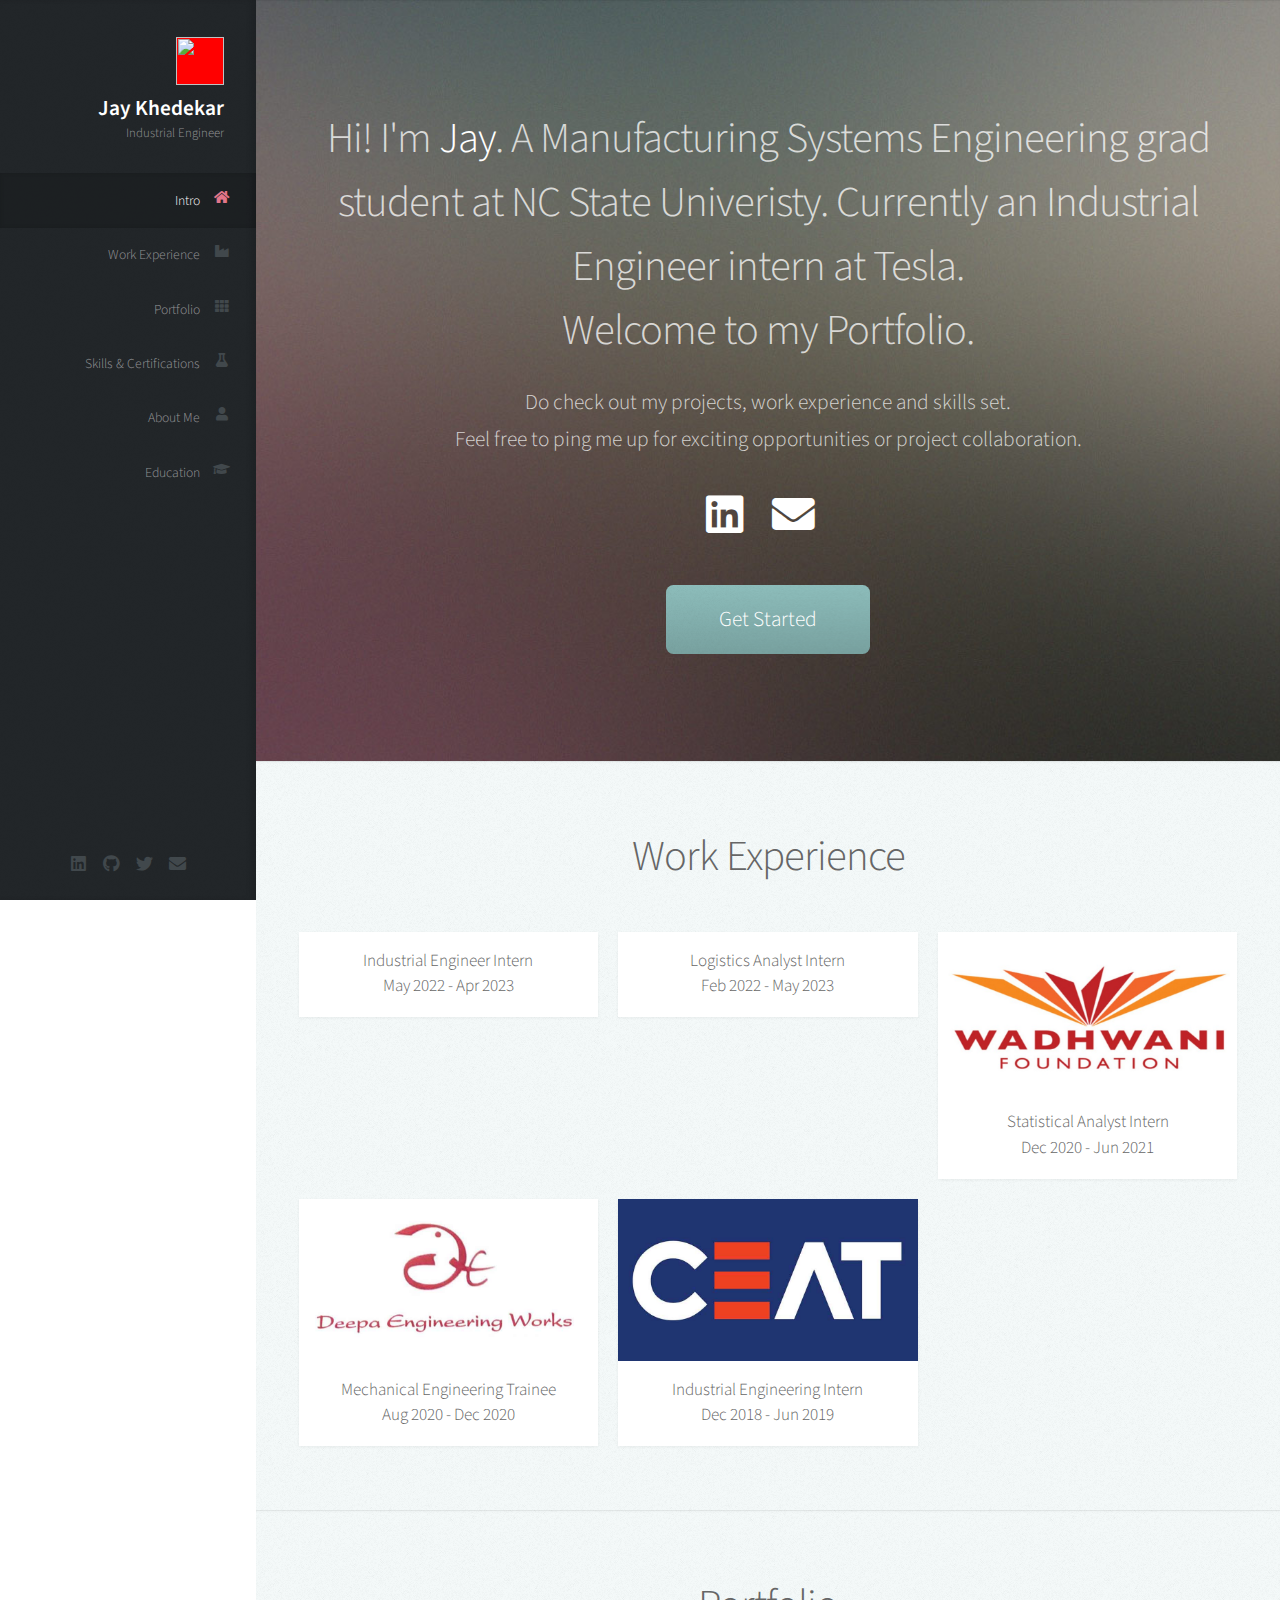
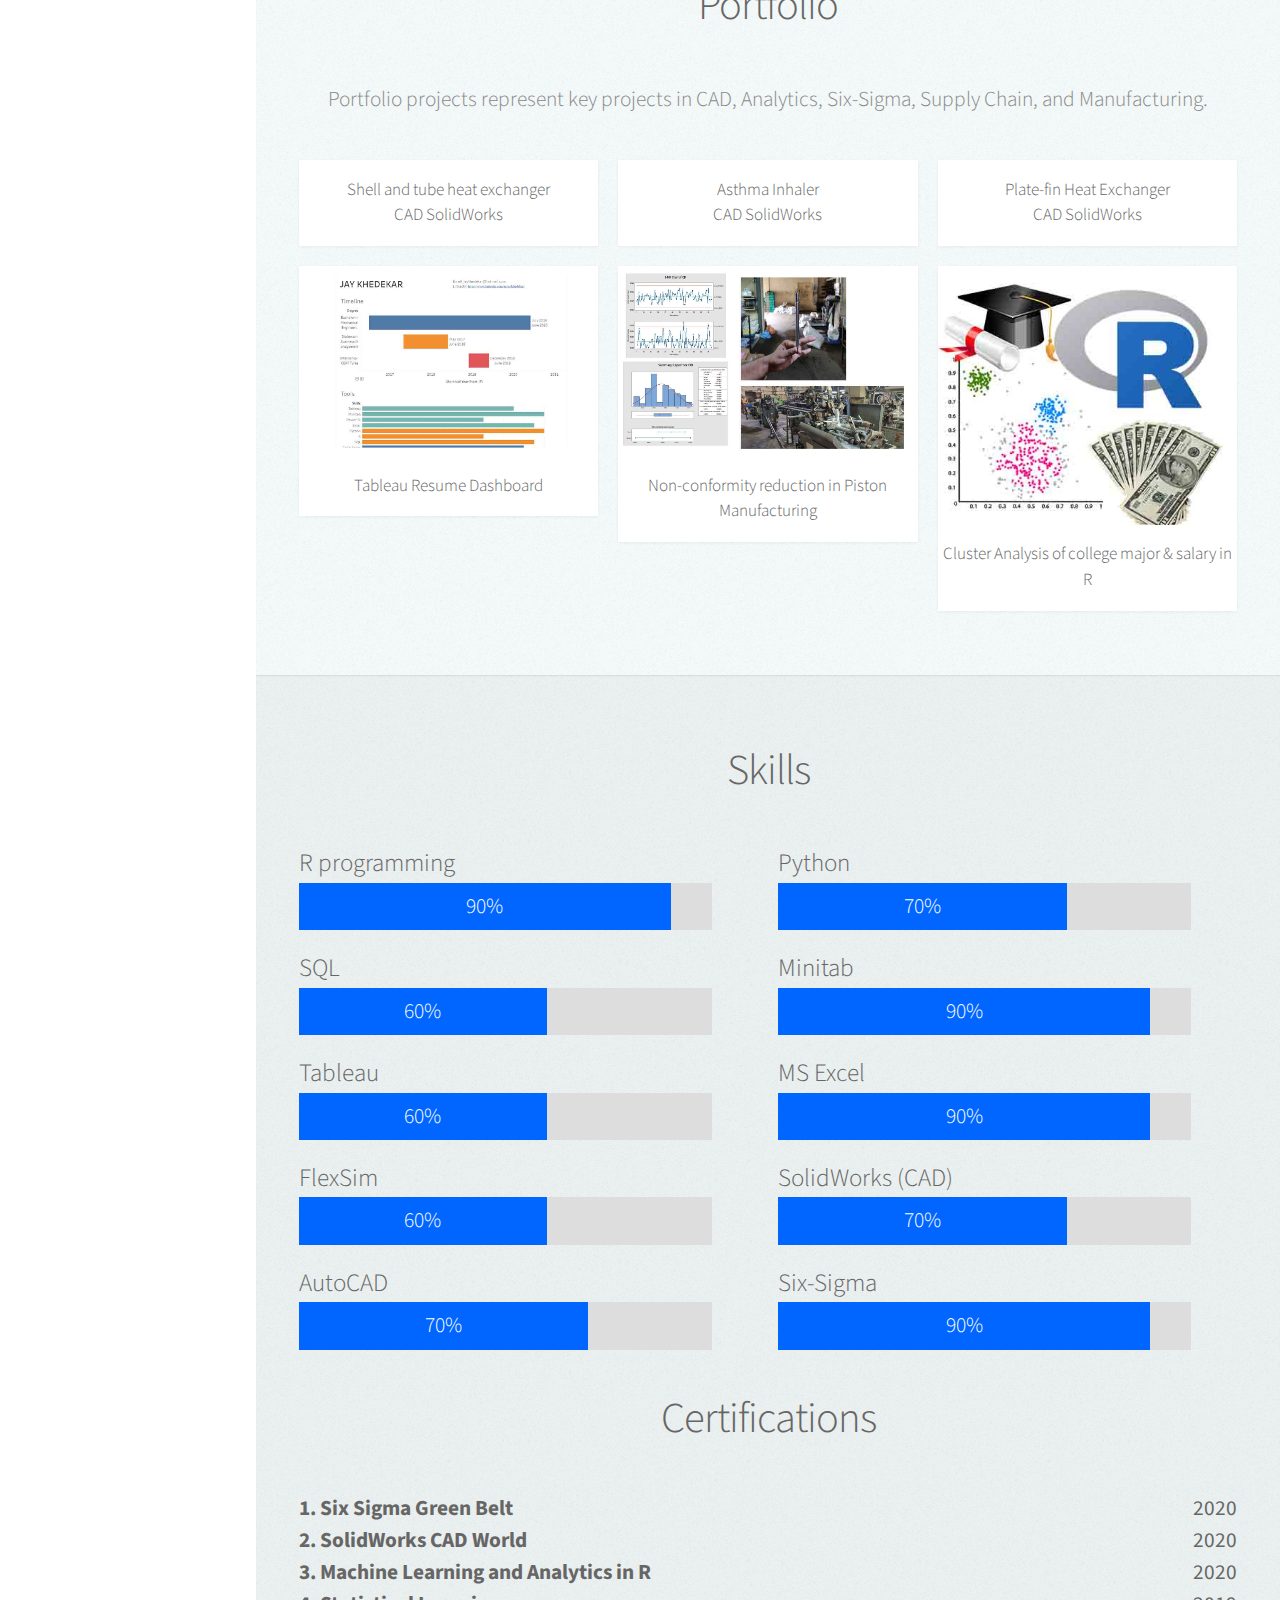
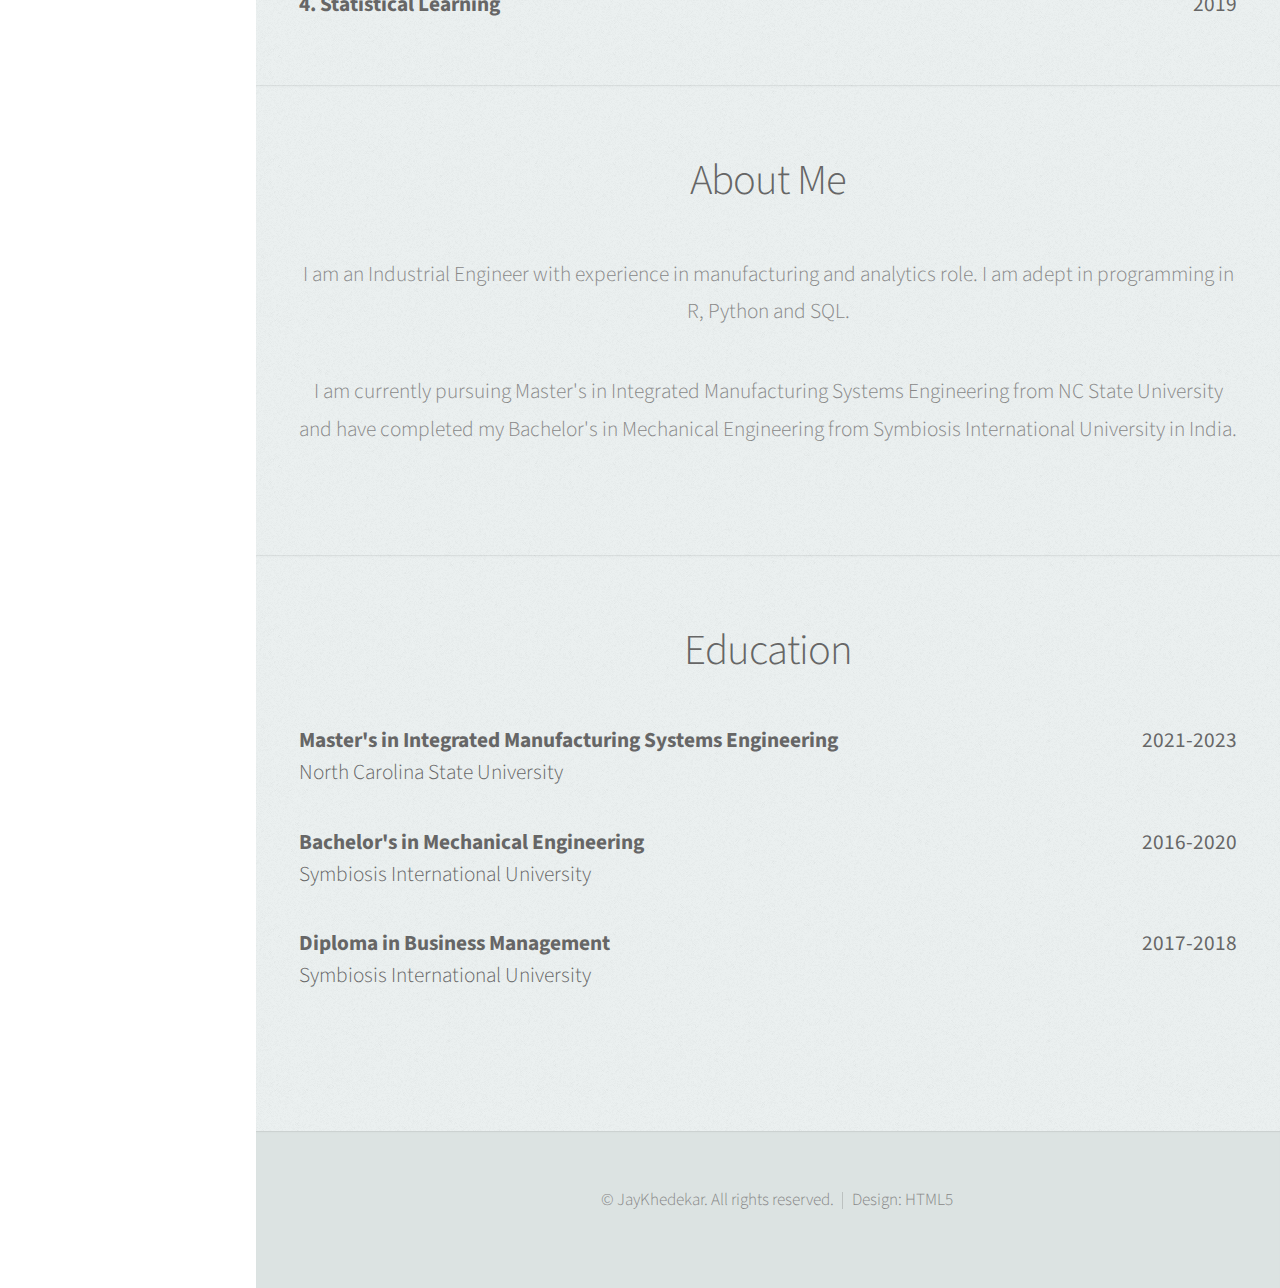
==== index.html @ 5cf327ed "Side Bar updated" ====
<!DOCTYPE HTML>
<!--
	Prologue by HTML5 UP
	html5up.net | @ajlkn
	Free for personal and commercial use under the CCA 3.0 license (html5up.net/license)
-->
<html>
	<head>
		<title>Jay's Resume</title>
		<link rel="shortcut icon" type="image/png" href="images/fav.png"/>
		<meta charset="utf-8" />
		<meta name="viewport" content="width=device-width, initial-scale=1, user-scalable=no" />
		<link rel="stylesheet" href="assets/css/main.css" />
	</head>
	<body class="is-preload">

		<!-- Header -->
			<div id="header">

				<div class="top">

					<!-- Logo -->
						<div id="logo">
							<span class="image avatar48"><img src="images/dp.jpg" alt="" /></span>
							<h1 id="title">Jay Khedekar</h1>
							<p>Industrial Engineer</p>
						</div>

					<!-- Nav -->
						<nav id="nav">
							<ul>
								<li><a href="#top" id="top-link"><span class="icon solid fa-home">Intro</span></a></li>
								<li><a href="#workex" id="workex-link"><span class="icon solid fa-industry">Work Experience</span></a></li>
								<li><a href="#portfolio" id="portfolio-link"><span class="icon solid fa-th">Portfolio</span></a></li>
								<li><a href="#skills" id="skills-link"><span class="icon solid fa-flask">Skills & Certifications</span></a></li>
								<li><a href="#about" id="about-link"><span class="icon solid fa-user">About Me</span></a></li>
								<li><a href="#education" id="education-link"><span class="icon solid fa-graduation-cap ">Education</span></a></li>
							</ul>
						</nav>

				</div>

				<div class="bottom">

					<!-- Social Icons -->
						<ul class="icons">
							<li><a href="https://www.linkedin.com/in/jaykhedekar/" target="_blank" class="icon brands fa-linkedin"><span class="label">LinkedIn</span></a></li>
							<li><a href="https://github.com/jaykhedekar7" target="_blank" class="icon brands fa-github"><span class="label">Github</span></a></li>
							<li><a href="https://twitter.com/JayKhedekar7" target="_blank" class="icon brands fa-twitter"><span class="label">Twitter</span></a></li>
							<li><a href="mailto:jaykhedekar@hotmail.com" class="icon solid fa-envelope"><span class="label">Email</span></a></li>
						</ul>

				</div>

			</div>

		<!-- Main -->
			<div id="main">

				<!-- Intro -->
					<section id="top" class="one dark cover">
						<div class="container">

							<header>
								<h2 class="alt">Hi! I'm <strong>Jay</strong>. A Manufacturing Systems Engineering grad student at NC State Univeristy. Currently an Industrial Engineer intern at Tesla.<br/>
								Welcome to my Portfolio. </h2>
								<p>Do check out my projects, work experience and skills set.<br /> 
								Feel free to ping me up for exciting opportunities or project collaboration.</p> <br>
								<a href="https://www.linkedin.com/in/jaykhedekar/" style="margin-right: 25px;}" target="_blank" class="icon brands fa-linkedin fa-2x"><span class="label">LinkedIn</span></a>
								<a href="mailto:jaykhedekar@hotmail.com" style="margin-right: 15px;" class="icon solid fa-envelope fa-2x"><span class="label">Email</span></a>
							</header>

							<footer>
								<a href="#portfolio" class="button scrolly">Get Started</a>
							</footer>

						</div>
					</section>

					<section id="workex" class="two">
						<div class="container">

							<header>
								<h2>Work Experience</h2>
							</header>

							<div class="row">
								<div class="col-4 col-12-mobile">
									<article class="item">
										<a href="#" target="_blank" class="image fit"><img src="images/teslabg.png" alt="" /></a>
										<header>
											<h3>Industrial Engineer Intern <br> May 2022 - Apr 2023</h3>
										</header>
									</article>
								</div>

								<div class="col-4 col-12-mobile">
									<article class="item">
										<a href="#" target="_blank" class="image fit"><img src="images/ncdot.jpeg" alt="" /></a>
										<header>
											<h3>Logistics Analyst Intern<br> Feb 2022 - May 2023</h3>
										</header>
									</article>
									
								</div>

								<div class="col-4 col-12-mobile">
									<article class="item">
										<a href="#" target="_blank" class="image fit"><img src="images/wadhwani.jpg" alt=""  /></a>
										<header>
											<h3>Statistical Analyst Intern <br> Dec 2020 - Jun 2021</h3>
										</header>
									</article>
									
								</div>
								<div class="col-4 col-12-mobile">
									<article class="item">
										<a href="#" target="_blank" class="image fit"><img src="images/deepa.jpg" alt="" /></a>
										<header>
											<h3>Mechanical Engineering Trainee <br> Aug 2020 - Dec 2020</h3>
										</header>
									</article>
									
								</div>
								<div class="col-4 col-12-mobile">
									<article class="item">
										<a href="#" target="_blank" class="image fit"><img src="images/ceat.jpg" alt="" /></a>
										<header>
											<h3>Industrial Engineering Intern <br> Dec 2018 - Jun 2019</h3>
										</header>
									</article>
								</div>
								
							</div>

						</div>
					</section>

				<!-- Portfolio -->
					<section id="portfolio" class="two">
						<div class="container">

							<header>
								<h2>Portfolio</h2>
							</header>

							<p>Portfolio projects represent key projects in CAD, Analytics, Six-Sigma, Supply Chain, and Manufacturing.</p>

							<div class="row">
								<div class="col-4 col-12-mobile">
									<article class="item">
										<a href="https://grabcad.com/library/shell-and-tube-heat-exchanger-27" target="_blank" class="image fit"><img src="https://d2t1xqejof9utc.cloudfront.net/screenshots/pics/2d0dba85b5c6e44465d049f463356d7b/large.jpg" alt="" /></a>
										<header>
											<h3>Shell and tube heat exchanger <br> CAD SolidWorks</h3>
										</header>
									</article>
									<article class="item">
										<a href="https://public.tableau.com/profile/jay.khedekar#!/vizhome/JayKhedekarResume/Dashboard1" target="_blank" class="image fit"><img src="images/tab.JPG" alt="" /></a>
										<header>
											<h3>Tableau Resume Dashboard</h3>
										</header>
									</article>
								</div>
								<div class="col-4 col-12-mobile">
									<article class="item">
										<a href="https://grabcad.com/library/asthma-inhaler-1" target="_blank" class="image fit"><img src="https://d2t1xqejof9utc.cloudfront.net/screenshots/pics/73bbbab6bf5861275deef969f0de7851/original.jpg" alt="" /></a>
										<header>
											<h3>Asthma Inhaler <br> CAD SolidWorks</h3>
										</header>
									</article>
									<article class="item">
										<a href="/six_sigma.html" target="_blank" class="image fit"><img src="images/six_sigma.jpg" alt="" /></a>
										<header>
											<h3>Non-conformity reduction in Piston Manufacturing </h3>
										</header>
									</article>
								</div>
								<div class="col-4 col-12-mobile">
									<article class="item">
										<a href="https://grabcad.com/library/plate-fin-heat-exchanger-1" target="_blank" class="image fit"><img src="https://d2t1xqejof9utc.cloudfront.net/screenshots/pics/209a1d4ff561be2e010ff772349d5df9/original.jpg" alt="" /></a>
										<header>
											<h3>Plate-fin Heat Exchanger <br> CAD SolidWorks</h3>
										</header>
									</article>
									<article class="item">
										<a href="/college_major.html" target="_blank" class="image fit"><img src="images/college_major.jpg" alt="" /></a>
										<header>
											<h3>Cluster Analysis of college major & salary in R</h3>
										</header>
									</article>
								</div>
							</div>

						</div>
					</section>



					<!-- <section id="workex" class="two">
						<div class="container">

							<header>
								<h2>Work Experience</h2>
							</header>

							<div class="row">
								<div class="col-4 col-12-mobile">
									<article class="item">
										<a href="#" target="_blank" class="image fit"><img src="images/wadhwani.jpg" alt="" /></a>
										<header>
											<h3>Statistical Analyst Intern <br> Dec 2020 - Jun 2021</h3>
										</header>
										<p style="font-size:70%;  line-height: 100%; text-align: justify; margin-left: 1em; margin-right: 1em"><br>Developed statistical analysis model for ranking and selecting key questions for incubator accelerator research study and created data pipeline in R.<br><br>

										Developed dashboard with flex-dashboard to visualize real-time insights and develop  reports for the management.<br><br>

										Generated 28 key insights about top condition that impacts incubator/ accelerator performance, from complex data sheet with 194 variables, to be published in research report for the central government of India.<br><br>

										Developed an automated report generation script in R that cleans and analyzes survey data and generates a PDF report.<br><br>

										Initiated communication and on-boarded 6 incubators and 8 accelerators from North America and Europe as partners.<br><br>

										</p>
									</article>
									
								</div>
								<div class="col-4 col-12-mobile">
									<article class="item">
										<a href="#" target="_blank" class="image fit"><img src="images/deepa.jpg" alt="" /></a>
										<header>
											<h3>Mechanical Engineering Trainee <br> Aug 2020 - Dec 2020</h3>
										</header>
										<p style="font-size:70%;  line-height: 100%; text-align: justify; margin-left: 1em; margin-right: 1em"><br>Created complete assembly for a 250mm pneumatic cylinder in SolidWorks.<br><br>

										Mitigated width measurement error with measurement system analysis on a faulty measurement instrument.<br><br>

										Process and quality improvement with FMEA on grooving and cutting processes reducing 10% of defects per week.<br><br>

										Created a innovative quality control (QC) checklist as part of the continuous improvement initiative.<br><br>
										</p>
									</article>
									
								</div>
								<div class="col-4 col-12-mobile">
									<article class="item">
										<a href="#" target="_blank" class="image fit"><img src="images/ceat.jpg" alt="" /></a>
										<header>
											<h3>Industrial Engineering Intern <br> Dec 2018 - Jun 2019</h3>
										</header>
										<p style="font-size:70%;  line-height: 100%; text-align: justify; margin-left: 1em; margin-right: 1em"><br>Reduced dispatch errors by 80\%, in export distribution centre, by performing root cause analysis on tyre-tube procurement process which saved the organization USD 30k annually.<br><br>

										Improved defect diagnostic capability, by systematizing Measurement System Analysis SOP and streamlining statistical process control (SPC) charts for quality control and assurance (QC/ QA), at Mumbai and Nasik manufacturing plants.<br><br>

										Reduced truck's turn around time using value stream map (VSM) of the pick-up process that saved 1.5 hours/day.<br><br>
										
										Assisted in the implementation of 5S methodology and quality audit procedure at the warehouse.<br><br>
										</p>
									</article>
								</div>
								
							</div>

						</div>
					</section> -->




					<section id="skills" class="three">
						<div class="container">

							<header>
								<h2>Skills</h2>
							</header>

							<!-- <a href="#" class="image featured"><img src="images/pic08.jpg" alt="" /></a> -->

							
							<style type="text/css">
								.skills {
								  text-align: center; /* Right-align text */
								  padding-top: 5px; /* Add top padding */
								  padding-bottom: 5px; /* Add bottom padding */
								  color: white; /* White text color */
								}	

								.container1 {
									width: 90%; /* Full width */
									background-color: #ddd; /* Grey background */
								}
								.r {width: 90%; background-color: #0066ff;}
								.py{width: 70%; background-color: #0066ff;}
								.mini{width: 90%; background-color: #0066ff;}
								.tab{width: 60%; background-color: #0066ff;}
							</style>
				
							<div class="row">


								<div class="col-6 col-12-mobile">
									<h4 style="text-align: Left; font-size: 25px;">R programming</h4>
										<div class="container1">
							  				<div class="skills r">90%</div>
										</div>
								</div>
								<div class="col-6 col-12-mobile">
									<h4 style="text-align: Left; font-size: 25px;">Python</h4>
										<div class="container1">
							  				<div class="skills py">70%</div>
										</div>
								</div>
								<div class="col-6 col-12-mobile">
									<h4 style="text-align: Left; font-size: 25px;">SQL</h4>
										<div class="container1">
							  				<div class="skills tab">60%</div>
										</div>
								</div>
								<div class="col-6 col-12-mobile">
									<h4 style="text-align: Left; font-size: 25px;">Minitab</h4>
										<div class="container1">
							  				<div class="skills mini">90%</div>
										</div>
								</div>
								<div class="col-6 col-12-mobile">
									<h4 style="text-align: Left; font-size: 25px;">Tableau</h4>
										<div class="container1">
							  				<div class="skills tab">60%</div>
										</div>
								</div>
								<div class="col-6 col-12-mobile">
									<h4 style="text-align: Left; font-size: 25px;">MS Excel</h4>
										<div class="container1">
							  				<div class="skills mini">90%</div>
										</div>
								</div>
								<div class="col-6 col-12-mobile">
									<h4 style="text-align: Left; font-size: 25px;">FlexSim</h4>
										<div class="container1">
							  				<div class="skills tab">60%</div>
										</div>
								</div>
								<div class="col-6 col-12-mobile">
									<h4 style="text-align: Left; font-size: 25px;">SolidWorks (CAD)</h4>
										<div class="container1">
							  				<div class="skills py">70%</div>
										</div>
								</div>
								<div class="col-6 col-12-mobile">
									<h4 style="text-align: Left; font-size: 25px;">AutoCAD</h4>
										<div class="container1">
							  				<div class="skills py">70%</div>
										</div>
								</div>
								<div class="col-6 col-12-mobile">
									<h4 style="text-align: Left; font-size: 25px;">Six-Sigma</h4>
										<div class="container1">
							  				<div class="skills mini">90%</div>
										</div>
								</div>		
							</div>
							<br>
							<header>
								<h2>Certifications</h2>
							</header>
							<h4 style="text-align: left; font-weight: bold">1. Six Sigma Green Belt<span style="float:right; font-weight: normal;">2020</span></h4>
							<h4 style="text-align: left; font-weight: bold">2. SolidWorks CAD World<span style="float:right; font-weight: normal;">2020</span></h4>
							<h4 style="text-align: left; font-weight: bold">3. Machine Learning and Analytics in R<span style="float:right; font-weight: normal;">2020</span></h4>
							<h4 style="text-align: left; font-weight: bold">4. Statistical Learning<span style="float:right; font-weight: normal;">2019</span></h4>

						</div>
					</section>



				<!-- About Me -->
					<section id="about" class="three">
						<div class="container">

							<header>
								<h2>About Me</h2>
							</header>

							<!-- <a href="#" class="image featured"><img src="images/pic08.jpg" alt="" /></a> -->

							<p>I am an Industrial Engineer with experience in manufacturing and analytics role. I am adept in programming in R, Python and SQL.
							</p>
							<p>I am currently pursuing Master's in Integrated Manufacturing Systems Engineering from NC State University and have completed my Bachelor's in Mechanical Engineering from Symbiosis International University in India.</p>

						</div>
					</section>


					<section id="education" class="three">
						<div class="container">

							<header>
								<h2>Education</h2>
							</header>

							<!-- <a href="#" class="image featured"><img src="images/pic08.jpg" alt="" /></a> -->

							<h4 style="text-align: left; font-weight: bold">Master's in Integrated Manufacturing Systems Engineering <span style="float:right; font-weight: normal;">2021-2023</span></h4>
							<h4 style="text-align: left;">North Carolina State University</h4> <br>

							<h4 style="text-align: left; font-weight: bold">Bachelor's in Mechanical Engineering <span style="float:right; font-weight: normal;">2016-2020</span></h4>
							<h4 style="text-align: left;">Symbiosis International University</h4> <br>

							<h4 style="text-align: left; font-weight: bold">Diploma in Business Management <span style="float:right; font-weight: normal;">2017-2018</span></h4>
							<h4 style="text-align: left;">Symbiosis International University</h4> <br><br>

						</div>
					</section>

				<!-- Contact 
					<section id="contact" class="four">
						<div class="container">
							<header>
								<h2>Contact</h2>
							</header>
							<p>Elementum sem parturient nulla quam placerat viverra
							mauris non cum elit tempus ullamcorper dolor. Libero rutrum ut lacinia
							donec curae mus. Eleifend id porttitor ac ultricies lobortis sem nunc
							orci ridiculus faucibus a consectetur. Porttitor curae mauris urna mi dolor.</p>
							<form method="post" action="#">
								<div class="row">
									<div class="col-6 col-12-mobile"><input type="text" name="name" placeholder="Name" /></div>
									<div class="col-6 col-12-mobile"><input type="text" name="email" placeholder="Email" /></div>
									<div class="col-12">
										<textarea name="message" placeholder="Message"></textarea>
									</div>
									<div class="col-12">
										<input type="submit" value="Send Message" />
									</div>
								</div>
							</form>
						</div>
					</section> -->

			</div>

		<!-- Footer -->
			<div id="footer">

				<!-- Copyright -->
					<ul class="copyright">
						<li>&copy; JayKhedekar. All rights reserved.</li><li>Design: HTML5</li>
					</ul>

			</div>

		<!-- Scripts -->
			<script src="assets/js/jquery.min.js"></script>
			<script src="assets/js/jquery.scrolly.min.js"></script>
			<script src="assets/js/jquery.scrollex.min.js"></script>
			<script src="assets/js/browser.min.js"></script>
			<script src="assets/js/breakpoints.min.js"></script>
			<script src="assets/js/util.js"></script>
			<script src="assets/js/main.js"></script>

	</body>
</html>
---- assets/css/main.css ----
@import url("fontawesome-all.min.css");
@import url("https://fonts.googleapis.com/css?family=Source+Sans+Pro:300,300italic,400,600");

/*
	Prologue by HTML5 UP
	html5up.net | @ajlkn
	Free for personal and commercial use under the CCA 3.0 license (html5up.net/license)
*/

html, body, div, span, applet, object,
iframe, h1, h2, h3, h4, h5, h6, p, blockquote,
pre, a, abbr, acronym, address, big, cite,
code, del, dfn, em, img, ins, kbd, q, s, samp,
small, strike, strong, sub, sup, tt, var, b,
u, i, center, dl, dt, dd, ol, ul, li, fieldset,
form, label, legend, table, caption, tbody,
tfoot, thead, tr, th, td, article, aside,
canvas, details, embed, figure, figcaption,
footer, header, hgroup, menu, nav, output, ruby,
section, summary, time, mark, audio, video {
	margin: 0;
	padding: 0;
	border: 0;
	font-size: 100%;
	font: inherit;
	vertical-align: baseline;}

article, aside, details, figcaption, figure,
footer, header, hgroup, menu, nav, section {
	display: block;}

body {
	line-height: 1;
}

ol, ul {
	list-style: none;
}

blockquote, q {
	quotes: none;
}

	blockquote:before, blockquote:after, q:before, q:after {
		content: '';
		content: none;
	}

table {
	border-collapse: collapse;
	border-spacing: 0;
}

body {
	-webkit-text-size-adjust: none;
}

mark {
	background-color: transparent;
	color: inherit;
}

input::-moz-focus-inner {
	border: 0;
	padding: 0;
}

input, select, textarea {
	-moz-appearance: none;
	-webkit-appearance: none;
	-ms-appearance: none;
	appearance: none;
}

/* Basic */

	html {
		box-sizing: border-box;
	}

	*, *:before, *:after {
		box-sizing: inherit;
	}

	body {
		background: #fff;
		font-family: 'Source Sans Pro', sans-serif;
		font-size: 19pt;
		font-weight: 300;
		line-height: 1.75em;
		color: #888;
	}

		body.is-preload *, body.is-preload *:before, body.is-preload *:after {
			-moz-animation: none !important;
			-webkit-animation: none !important;
			-ms-animation: none !important;
			animation: none !important;
			-moz-transition: none !important;
			-webkit-transition: none !important;
			-ms-transition: none !important;
			transition: none !important;
		}

	input, textarea, select {
		font-family: 'Source Sans Pro', sans-serif;
		font-size: 19pt;
		font-weight: 300;
		line-height: 1.75em;
		color: #888;
	}

	h1, h2, h3, h4, h5, h6 {
		font-weight: 300;
		color: #666;
		line-height: 1.5em;
	}

	h1 a, h2 a, h3 a, h4 a, h5 a, h6 a {
		color: inherit;
		text-decoration: none;
	}

		h1 a strong, h2 a strong, h3 a strong, h4 a strong, h5 a strong, h6 a strong {
			color: #333;
		}

	h2 {
		font-size: 2em;
		letter-spacing: -1px;
	}

		h2.alt {
			color: #888;
		}

			h2.alt strong {
				color: #666;
			}

	h3 {
		font-size: 1.5em;
	}

	header {
		margin: 0 0 2em 0;
	}

		header > p {
			margin: 1em 0 0 0;
		}

	footer {
		margin: 2em 0 0 0;
	}

	strong, b {
		font-weight: 300;
		color: #666;
	}

	em, i {
		font-style: italic;
	}

	a {
		text-decoration: none;
		color: inherit;
		/*border-bottom: dotted 1px rgba(128, 128, 128, 0.5);*/
		-moz-transition: color 0.35s ease-in-out, border-bottom-color 0.35s ease-in-out;
		-webkit-transition: color 0.35s ease-in-out, border-bottom-color 0.35s ease-in-out;
		-ms-transition: color 0.35s ease-in-out, border-bottom-color 0.35s ease-in-out;
		transition: color 0.35s ease-in-out, border-bottom-color 0.35s ease-in-out;
		outline: 0;
	}

		a:hover {
			color: #E27689;
			border-bottom-color: rgba(255, 255, 255, 0);
		}

	sub {
		position: relative;
		top: 0.5em;
		font-size: 0.8em;
	}

	sup {
		position: relative;
		top: -0.5em;
		font-size: 0.8em;
	}

	hr {
		border: 0;
		border-top: solid 1px #ddd;
	}

	blockquote {
		border-left: solid 0.5em #ddd;
		padding: 1em 0 1em 2em;
		font-style: italic;
	}

	p, ul, ol, dl, table {
		margin-bottom: 2em;
	}

	br.clear {
		clear: both;
	}

/* Container */

	.container {
		margin: 0 auto;
		max-width: 100%;
		width: 1400px;
	}

		@media screen and (min-width: 961px) and (max-width: 1880px) {

			.container {
				width: 1200px;
			}

		}

		@media screen and (min-width: 961px) and (max-width: 1620px) {

			.container {
				width: 960px;
			}

		}

		@media screen and (min-width: 961px) and (max-width: 1320px) {

			.container {
				width: 100%;
			}

		}

		@media screen and (max-width: 960px) {

			.container {
				width: 100%;
			}

		}

		@media screen and (max-width: 736px) {

			.container {
				width: 100%;
			}

		}

/* Row */

	.row {
		display: flex;
		flex-wrap: wrap;
		box-sizing: border-box;
		align-items: stretch;
	}

		.row > * {
			box-sizing: border-box;
		}

		.row.gtr-uniform > * > :last-child {
			margin-bottom: 0;
		}

		.row.aln-left {
			justify-content: flex-start;
		}

		.row.aln-center {
			justify-content: center;
		}

		.row.aln-right {
			justify-content: flex-end;
		}

		.row.aln-top {
			align-items: flex-start;
		}

		.row.aln-middle {
			align-items: center;
		}

		.row.aln-bottom {
			align-items: flex-end;
		}

		.row > .imp {
			order: -1;
		}

		.row > .col-1 {
			width: 8.33333%;
		}

		.row > .off-1 {
			margin-left: 8.33333%;
		}

		.row > .col-2 {
			width: 16.66667%;
		}

		.row > .off-2 {
			margin-left: 16.66667%;
		}

		.row > .col-3 {
			width: 25%;
		}

		.row > .off-3 {
			margin-left: 25%;
		}

		.row > .col-4 {
			width: 33.33333%;
		}

		.row > .off-4 {
			margin-left: 33.33333%;
		}

		.row > .col-5 {
			width: 41.66667%;
		}

		.row > .off-5 {
			margin-left: 41.66667%;
		}

		.row > .col-6 {
			width: 50%;
		}

		.row > .off-6 {
			margin-left: 50%;
		}

		.row > .col-7 {
			width: 58.33333%;
		}

		.row > .off-7 {
			margin-left: 58.33333%;
		}

		.row > .col-8 {
			width: 66.66667%;
		}

		.row > .off-8 {
			margin-left: 66.66667%;
		}

		.row > .col-9 {
			width: 75%;
		}

		.row > .off-9 {
			margin-left: 75%;
		}

		.row > .col-10 {
			width: 83.33333%;
		}

		.row > .off-10 {
			margin-left: 83.33333%;
		}

		.row > .col-11 {
			width: 91.66667%;
		}

		.row > .off-11 {
			margin-left: 91.66667%;
		}

		.row > .col-12 {
			width: 100%;
		}

		.row > .off-12 {
			margin-left: 100%;
		}

		.row.gtr-0 {
			margin-top: 0px;
			margin-left: 0px;
		}

			.row.gtr-0 > * {
				padding: 0px 0 0 0px;
			}

			.row.gtr-0.gtr-uniform {
				margin-top: 0px;
			}

				.row.gtr-0.gtr-uniform > * {
					padding-top: 0px;
				}

		.row.gtr-25 {
			margin-top: -10px;
			margin-left: -10px;
		}

			.row.gtr-25 > * {
				padding: 10px 0 0 10px;
			}

			.row.gtr-25.gtr-uniform {
				margin-top: -10px;
			}

				.row.gtr-25.gtr-uniform > * {
					padding-top: 10px;
				}

		.row.gtr-50 {
			margin-top: -20px;
			margin-left: -20px;
		}

			.row.gtr-50 > * {
				padding: 20px 0 0 20px;
			}

			.row.gtr-50.gtr-uniform {
				margin-top: -20px;
			}

				.row.gtr-50.gtr-uniform > * {
					padding-top: 20px;
				}

		.row {
			margin-top: -40px;
			margin-left: -40px;
		}

			.row > * {
				padding: 40px 0 0 40px;
			}

			.row.gtr-uniform {
				margin-top: -40px;
			}

				.row.gtr-uniform > * {
					padding-top: 40px;
				}

		.row.gtr-150 {
			margin-top: -60px;
			margin-left: -60px;
		}

			.row.gtr-150 > * {
				padding: 60px 0 0 60px;
			}

			.row.gtr-150.gtr-uniform {
				margin-top: -60px;
			}

				.row.gtr-150.gtr-uniform > * {
					padding-top: 60px;
				}

		.row.gtr-200 {
			margin-top: -80px;
			margin-left: -80px;
		}

			.row.gtr-200 > * {
				padding: 80px 0 0 80px;
			}

			.row.gtr-200.gtr-uniform {
				margin-top: -80px;
			}

				.row.gtr-200.gtr-uniform > * {
					padding-top: 80px;
				}

		@media screen and (min-width: 961px) and (max-width: 1880px) {

			.row {
				display: flex;
				flex-wrap: wrap;
				box-sizing: border-box;
				align-items: stretch;
			}

				.row > * {
					box-sizing: border-box;
				}

				.row.gtr-uniform > * > :last-child {
					margin-bottom: 0;
				}

				.row.aln-left {
					justify-content: flex-start;
				}

				.row.aln-center {
					justify-content: center;
				}

				.row.aln-right {
					justify-content: flex-end;
				}

				.row.aln-top {
					align-items: flex-start;
				}

				.row.aln-middle {
					align-items: center;
				}

				.row.aln-bottom {
					align-items: flex-end;
				}

				.row > .imp-wide {
					order: -1;
				}

				.row > .col-1-wide {
					width: 8.33333%;
				}

				.row > .off-1-wide {
					margin-left: 8.33333%;
				}

				.row > .col-2-wide {
					width: 16.66667%;
				}

				.row > .off-2-wide {
					margin-left: 16.66667%;
				}

				.row > .col-3-wide {
					width: 25%;
				}

				.row > .off-3-wide {
					margin-left: 25%;
				}

				.row > .col-4-wide {
					width: 33.33333%;
				}

				.row > .off-4-wide {
					margin-left: 33.33333%;
				}

				.row > .col-5-wide {
					width: 41.66667%;
				}

				.row > .off-5-wide {
					margin-left: 41.66667%;
				}

				.row > .col-6-wide {
					width: 50%;
				}

				.row > .off-6-wide {
					margin-left: 50%;
				}

				.row > .col-7-wide {
					width: 58.33333%;
				}

				.row > .off-7-wide {
					margin-left: 58.33333%;
				}

				.row > .col-8-wide {
					width: 66.66667%;
				}

				.row > .off-8-wide {
					margin-left: 66.66667%;
				}

				.row > .col-9-wide {
					width: 75%;
				}

				.row > .off-9-wide {
					margin-left: 75%;
				}

				.row > .col-10-wide {
					width: 83.33333%;
				}

				.row > .off-10-wide {
					margin-left: 83.33333%;
				}

				.row > .col-11-wide {
					width: 91.66667%;
				}

				.row > .off-11-wide {
					margin-left: 91.66667%;
				}

				.row > .col-12-wide {
					width: 100%;
				}

				.row > .off-12-wide {
					margin-left: 100%;
				}

				.row.gtr-0 {
					margin-top: 0px;
					margin-left: 0px;
				}

					.row.gtr-0 > * {
						padding: 0px 0 0 0px;
					}

					.row.gtr-0.gtr-uniform {
						margin-top: 0px;
					}

						.row.gtr-0.gtr-uniform > * {
							padding-top: 0px;
						}

				.row.gtr-25 {
					margin-top: -10px;
					margin-left: -10px;
				}

					.row.gtr-25 > * {
						padding: 10px 0 0 10px;
					}

					.row.gtr-25.gtr-uniform {
						margin-top: -10px;
					}

						.row.gtr-25.gtr-uniform > * {
							padding-top: 10px;
						}

				.row.gtr-50 {
					margin-top: -20px;
					margin-left: -20px;
				}

					.row.gtr-50 > * {
						padding: 20px 0 0 20px;
					}

					.row.gtr-50.gtr-uniform {
						margin-top: -20px;
					}

						.row.gtr-50.gtr-uniform > * {
							padding-top: 20px;
						}

				.row {
					margin-top: -40px;
					margin-left: -40px;
				}

					.row > * {
						padding: 40px 0 0 40px;
					}

					.row.gtr-uniform {
						margin-top: -40px;
					}

						.row.gtr-uniform > * {
							padding-top: 40px;
						}

				.row.gtr-150 {
					margin-top: -60px;
					margin-left: -60px;
				}

					.row.gtr-150 > * {
						padding: 60px 0 0 60px;
					}

					.row.gtr-150.gtr-uniform {
						margin-top: -60px;
					}

						.row.gtr-150.gtr-uniform > * {
							padding-top: 60px;
						}

				.row.gtr-200 {
					margin-top: -80px;
					margin-left: -80px;
				}

					.row.gtr-200 > * {
						padding: 80px 0 0 80px;
					}

					.row.gtr-200.gtr-uniform {
						margin-top: -80px;
					}

						.row.gtr-200.gtr-uniform > * {
							padding-top: 80px;
						}

		}

		@media screen and (min-width: 961px) and (max-width: 1620px) {

			.row {
				display: flex;
				flex-wrap: wrap;
				box-sizing: border-box;
				align-items: stretch;
			}

				.row > * {
					box-sizing: border-box;
				}

				.row.gtr-uniform > * > :last-child {
					margin-bottom: 0;
				}

				.row.aln-left {
					justify-content: flex-start;
				}

				.row.aln-center {
					justify-content: center;
				}

				.row.aln-right {
					justify-content: flex-end;
				}

				.row.aln-top {
					align-items: flex-start;
				}

				.row.aln-middle {
					align-items: center;
				}

				.row.aln-bottom {
					align-items: flex-end;
				}

				.row > .imp-normal {
					order: -1;
				}

				.row > .col-1-normal {
					width: 8.33333%;
				}

				.row > .off-1-normal {
					margin-left: 8.33333%;
				}

				.row > .col-2-normal {
					width: 16.66667%;
				}

				.row > .off-2-normal {
					margin-left: 16.66667%;
				}

				.row > .col-3-normal {
					width: 25%;
				}

				.row > .off-3-normal {
					margin-left: 25%;
				}

				.row > .col-4-normal {
					width: 33.33333%;
				}

				.row > .off-4-normal {
					margin-left: 33.33333%;
				}

				.row > .col-5-normal {
					width: 41.66667%;
				}

				.row > .off-5-normal {
					margin-left: 41.66667%;
				}

				.row > .col-6-normal {
					width: 50%;
				}

				.row > .off-6-normal {
					margin-left: 50%;
				}

				.row > .col-7-normal {
					width: 58.33333%;
				}

				.row > .off-7-normal {
					margin-left: 58.33333%;
				}

				.row > .col-8-normal {
					width: 66.66667%;
				}

				.row > .off-8-normal {
					margin-left: 66.66667%;
				}

				.row > .col-9-normal {
					width: 75%;
				}

				.row > .off-9-normal {
					margin-left: 75%;
				}

				.row > .col-10-normal {
					width: 83.33333%;
				}

				.row > .off-10-normal {
					margin-left: 83.33333%;
				}

				.row > .col-11-normal {
					width: 91.66667%;
				}

				.row > .off-11-normal {
					margin-left: 91.66667%;
				}

				.row > .col-12-normal {
					width: 100%;
				}

				.row > .off-12-normal {
					margin-left: 100%;
				}

				.row.gtr-0 {
					margin-top: 0px;
					margin-left: 0px;
				}

					.row.gtr-0 > * {
						padding: 0px 0 0 0px;
					}

					.row.gtr-0.gtr-uniform {
						margin-top: 0px;
					}

						.row.gtr-0.gtr-uniform > * {
							padding-top: 0px;
						}

				.row.gtr-25 {
					margin-top: -10px;
					margin-left: -10px;
				}

					.row.gtr-25 > * {
						padding: 10px 0 0 10px;
					}

					.row.gtr-25.gtr-uniform {
						margin-top: -10px;
					}

						.row.gtr-25.gtr-uniform > * {
							padding-top: 10px;
						}

				.row.gtr-50 {
					margin-top: -20px;
					margin-left: -20px;
				}

					.row.gtr-50 > * {
						padding: 20px 0 0 20px;
					}

					.row.gtr-50.gtr-uniform {
						margin-top: -20px;
					}

						.row.gtr-50.gtr-uniform > * {
							padding-top: 20px;
						}

				.row {
					margin-top: -40px;
					margin-left: -40px;
				}

					.row > * {
						padding: 40px 0 0 40px;
					}

					.row.gtr-uniform {
						margin-top: -40px;
					}

						.row.gtr-uniform > * {
							padding-top: 40px;
						}

				.row.gtr-150 {
					margin-top: -60px;
					margin-left: -60px;
				}

					.row.gtr-150 > * {
						padding: 60px 0 0 60px;
					}

					.row.gtr-150.gtr-uniform {
						margin-top: -60px;
					}

						.row.gtr-150.gtr-uniform > * {
							padding-top: 60px;
						}

				.row.gtr-200 {
					margin-top: -80px;
					margin-left: -80px;
				}

					.row.gtr-200 > * {
						padding: 80px 0 0 80px;
					}

					.row.gtr-200.gtr-uniform {
						margin-top: -80px;
					}

						.row.gtr-200.gtr-uniform > * {
							padding-top: 80px;
						}

		}

		@media screen and (min-width: 961px) and (max-width: 1320px) {

			.row {
				display: flex;
				flex-wrap: wrap;
				box-sizing: border-box;
				align-items: stretch;
			}

				.row > * {
					box-sizing: border-box;
				}

				.row.gtr-uniform > * > :last-child {
					margin-bottom: 0;
				}

				.row.aln-left {
					justify-content: flex-start;
				}

				.row.aln-center {
					justify-content: center;
				}

				.row.aln-right {
					justify-content: flex-end;
				}

				.row.aln-top {
					align-items: flex-start;
				}

				.row.aln-middle {
					align-items: center;
				}

				.row.aln-bottom {
					align-items: flex-end;
				}

				.row > .imp-narrow {
					order: -1;
				}

				.row > .col-1-narrow {
					width: 8.33333%;
				}

				.row > .off-1-narrow {
					margin-left: 8.33333%;
				}

				.row > .col-2-narrow {
					width: 16.66667%;
				}

				.row > .off-2-narrow {
					margin-left: 16.66667%;
				}

				.row > .col-3-narrow {
					width: 25%;
				}

				.row > .off-3-narrow {
					margin-left: 25%;
				}

				.row > .col-4-narrow {
					width: 33.33333%;
				}

				.row > .off-4-narrow {
					margin-left: 33.33333%;
				}

				.row > .col-5-narrow {
					width: 41.66667%;
				}

				.row > .off-5-narrow {
					margin-left: 41.66667%;
				}

				.row > .col-6-narrow {
					width: 50%;
				}

				.row > .off-6-narrow {
					margin-left: 50%;
				}

				.row > .col-7-narrow {
					width: 58.33333%;
				}

				.row > .off-7-narrow {
					margin-left: 58.33333%;
				}

				.row > .col-8-narrow {
					width: 66.66667%;
				}

				.row > .off-8-narrow {
					margin-left: 66.66667%;
				}

				.row > .col-9-narrow {
					width: 75%;
				}

				.row > .off-9-narrow {
					margin-left: 75%;
				}

				.row > .col-10-narrow {
					width: 83.33333%;
				}

				.row > .off-10-narrow {
					margin-left: 83.33333%;
				}

				.row > .col-11-narrow {
					width: 91.66667%;
				}

				.row > .off-11-narrow {
					margin-left: 91.66667%;
				}

				.row > .col-12-narrow {
					width: 100%;
				}

				.row > .off-12-narrow {
					margin-left: 100%;
				}

				.row.gtr-0 {
					margin-top: 0px;
					margin-left: 0px;
				}

					.row.gtr-0 > * {
						padding: 0px 0 0 0px;
					}

					.row.gtr-0.gtr-uniform {
						margin-top: 0px;
					}

						.row.gtr-0.gtr-uniform > * {
							padding-top: 0px;
						}

				.row.gtr-25 {
					margin-top: -5px;
					margin-left: -5px;
				}

					.row.gtr-25 > * {
						padding: 5px 0 0 5px;
					}

					.row.gtr-25.gtr-uniform {
						margin-top: -5px;
					}

						.row.gtr-25.gtr-uniform > * {
							padding-top: 5px;
						}

				.row.gtr-50 {
					margin-top: -10px;
					margin-left: -10px;
				}

					.row.gtr-50 > * {
						padding: 10px 0 0 10px;
					}

					.row.gtr-50.gtr-uniform {
						margin-top: -10px;
					}

						.row.gtr-50.gtr-uniform > * {
							padding-top: 10px;
						}

				.row {
					margin-top: -20px;
					margin-left: -20px;
				}

					.row > * {
						padding: 20px 0 0 20px;
					}

					.row.gtr-uniform {
						margin-top: -20px;
					}

						.row.gtr-uniform > * {
							padding-top: 20px;
						}

				.row.gtr-150 {
					margin-top: -30px;
					margin-left: -30px;
				}

					.row.gtr-150 > * {
						padding: 30px 0 0 30px;
					}

					.row.gtr-150.gtr-uniform {
						margin-top: -30px;
					}

						.row.gtr-150.gtr-uniform > * {
							padding-top: 30px;
						}

				.row.gtr-200 {
					margin-top: -40px;
					margin-left: -40px;
				}

					.row.gtr-200 > * {
						padding: 40px 0 0 40px;
					}

					.row.gtr-200.gtr-uniform {
						margin-top: -40px;
					}

						.row.gtr-200.gtr-uniform > * {
							padding-top: 40px;
						}

		}

		@media screen and (max-width: 960px) {

			.row {
				display: flex;
				flex-wrap: wrap;
				box-sizing: border-box;
				align-items: stretch;
			}

				.row > * {
					box-sizing: border-box;
				}

				.row.gtr-uniform > * > :last-child {
					margin-bottom: 0;
				}

				.row.aln-left {
					justify-content: flex-start;
				}

				.row.aln-center {
					justify-content: center;
				}

				.row.aln-right {
					justify-content: flex-end;
				}

				.row.aln-top {
					align-items: flex-start;
				}

				.row.aln-middle {
					align-items: center;
				}

				.row.aln-bottom {
					align-items: flex-end;
				}

				.row > .imp-narrower {
					order: -1;
				}

				.row > .col-1-narrower {
					width: 8.33333%;
				}

				.row > .off-1-narrower {
					margin-left: 8.33333%;
				}

				.row > .col-2-narrower {
					width: 16.66667%;
				}

				.row > .off-2-narrower {
					margin-left: 16.66667%;
				}

				.row > .col-3-narrower {
					width: 25%;
				}

				.row > .off-3-narrower {
					margin-left: 25%;
				}

				.row > .col-4-narrower {
					width: 33.33333%;
				}

				.row > .off-4-narrower {
					margin-left: 33.33333%;
				}

				.row > .col-5-narrower {
					width: 41.66667%;
				}

				.row > .off-5-narrower {
					margin-left: 41.66667%;
				}

				.row > .col-6-narrower {
					width: 50%;
				}

				.row > .off-6-narrower {
					margin-left: 50%;
				}

				.row > .col-7-narrower {
					width: 58.33333%;
				}

				.row > .off-7-narrower {
					margin-left: 58.33333%;
				}

				.row > .col-8-narrower {
					width: 66.66667%;
				}

				.row > .off-8-narrower {
					margin-left: 66.66667%;
				}

				.row > .col-9-narrower {
					width: 75%;
				}

				.row > .off-9-narrower {
					margin-left: 75%;
				}

				.row > .col-10-narrower {
					width: 83.33333%;
				}

				.row > .off-10-narrower {
					margin-left: 83.33333%;
				}

				.row > .col-11-narrower {
					width: 91.66667%;
				}

				.row > .off-11-narrower {
					margin-left: 91.66667%;
				}

				.row > .col-12-narrower {
					width: 100%;
				}

				.row > .off-12-narrower {
					margin-left: 100%;
				}

				.row.gtr-0 {
					margin-top: 0px;
					margin-left: 0px;
				}

					.row.gtr-0 > * {
						padding: 0px 0 0 0px;
					}

					.row.gtr-0.gtr-uniform {
						margin-top: 0px;
					}

						.row.gtr-0.gtr-uniform > * {
							padding-top: 0px;
						}

				.row.gtr-25 {
					margin-top: -5px;
					margin-left: -5px;
				}

					.row.gtr-25 > * {
						padding: 5px 0 0 5px;
					}

					.row.gtr-25.gtr-uniform {
						margin-top: -5px;
					}

						.row.gtr-25.gtr-uniform > * {
							padding-top: 5px;
						}

				.row.gtr-50 {
					margin-top: -10px;
					margin-left: -10px;
				}

					.row.gtr-50 > * {
						padding: 10px 0 0 10px;
					}

					.row.gtr-50.gtr-uniform {
						margin-top: -10px;
					}

						.row.gtr-50.gtr-uniform > * {
							padding-top: 10px;
						}

				.row {
					margin-top: -20px;
					margin-left: -20px;
				}

					.row > * {
						padding: 20px 0 0 20px;
					}

					.row.gtr-uniform {
						margin-top: -20px;
					}

						.row.gtr-uniform > * {
							padding-top: 20px;
						}

				.row.gtr-150 {
					margin-top: -30px;
					margin-left: -30px;
				}

					.row.gtr-150 > * {
						padding: 30px 0 0 30px;
					}

					.row.gtr-150.gtr-uniform {
						margin-top: -30px;
					}

						.row.gtr-150.gtr-uniform > * {
							padding-top: 30px;
						}

				.row.gtr-200 {
					margin-top: -40px;
					margin-left: -40px;
				}

					.row.gtr-200 > * {
						padding: 40px 0 0 40px;
					}

					.row.gtr-200.gtr-uniform {
						margin-top: -40px;
					}

						.row.gtr-200.gtr-uniform > * {
							padding-top: 40px;
						}

		}

		@media screen and (max-width: 736px) {

			.row {
				display: flex;
				flex-wrap: wrap;
				box-sizing: border-box;
				align-items: stretch;
			}

				.row > * {
					box-sizing: border-box;
				}

				.row.gtr-uniform > * > :last-child {
					margin-bottom: 0;
				}

				.row.aln-left {
					justify-content: flex-start;
				}

				.row.aln-center {
					justify-content: center;
				}

				.row.aln-right {
					justify-content: flex-end;
				}

				.row.aln-top {
					align-items: flex-start;
				}

				.row.aln-middle {
					align-items: center;
				}

				.row.aln-bottom {
					align-items: flex-end;
				}

				.row > .imp-mobile {
					order: -1;
				}

				.row > .col-1-mobile {
					width: 8.33333%;
				}

				.row > .off-1-mobile {
					margin-left: 8.33333%;
				}

				.row > .col-2-mobile {
					width: 16.66667%;
				}

				.row > .off-2-mobile {
					margin-left: 16.66667%;
				}

				.row > .col-3-mobile {
					width: 25%;
				}

				.row > .off-3-mobile {
					margin-left: 25%;
				}

				.row > .col-4-mobile {
					width: 33.33333%;
				}

				.row > .off-4-mobile {
					margin-left: 33.33333%;
				}

				.row > .col-5-mobile {
					width: 41.66667%;
				}

				.row > .off-5-mobile {
					margin-left: 41.66667%;
				}

				.row > .col-6-mobile {
					width: 50%;
				}

				.row > .off-6-mobile {
					margin-left: 50%;
				}

				.row > .col-7-mobile {
					width: 58.33333%;
				}

				.row > .off-7-mobile {
					margin-left: 58.33333%;
				}

				.row > .col-8-mobile {
					width: 66.66667%;
				}

				.row > .off-8-mobile {
					margin-left: 66.66667%;
				}

				.row > .col-9-mobile {
					width: 75%;
				}

				.row > .off-9-mobile {
					margin-left: 75%;
				}

				.row > .col-10-mobile {
					width: 83.33333%;
				}

				.row > .off-10-mobile {
					margin-left: 83.33333%;
				}

				.row > .col-11-mobile {
					width: 91.66667%;
				}

				.row > .off-11-mobile {
					margin-left: 91.66667%;
				}

				.row > .col-12-mobile {
					width: 100%;
				}

				.row > .off-12-mobile {
					margin-left: 100%;
				}

				.row.gtr-0 {
					margin-top: 0px;
					margin-left: 0px;
				}

					.row.gtr-0 > * {
						padding: 0px 0 0 0px;
					}

					.row.gtr-0.gtr-uniform {
						margin-top: 0px;
					}

						.row.gtr-0.gtr-uniform > * {
							padding-top: 0px;
						}

				.row.gtr-25 {
					margin-top: -5px;
					margin-left: -5px;
				}

					.row.gtr-25 > * {
						padding: 5px 0 0 5px;
					}

					.row.gtr-25.gtr-uniform {
						margin-top: -5px;
					}

						.row.gtr-25.gtr-uniform > * {
							padding-top: 5px;
						}

				.row.gtr-50 {
					margin-top: -10px;
					margin-left: -10px;
				}

					.row.gtr-50 > * {
						padding: 10px 0 0 10px;
					}

					.row.gtr-50.gtr-uniform {
						margin-top: -10px;
					}

						.row.gtr-50.gtr-uniform > * {
							padding-top: 10px;
						}

				.row {
					margin-top: -20px;
					margin-left: -20px;
				}

					.row > * {
						padding: 20px 0 0 20px;
					}

					.row.gtr-uniform {
						margin-top: -20px;
					}

						.row.gtr-uniform > * {
							padding-top: 20px;
						}

				.row.gtr-150 {
					margin-top: -30px;
					margin-left: -30px;
				}

					.row.gtr-150 > * {
						padding: 30px 0 0 30px;
					}

					.row.gtr-150.gtr-uniform {
						margin-top: -30px;
					}

						.row.gtr-150.gtr-uniform > * {
							padding-top: 30px;
						}

				.row.gtr-200 {
					margin-top: -40px;
					margin-left: -40px;
				}

					.row.gtr-200 > * {
						padding: 40px 0 0 40px;
					}

					.row.gtr-200.gtr-uniform {
						margin-top: -40px;
					}

						.row.gtr-200.gtr-uniform > * {
							padding-top: 40px;
						}

		}

/* Sections/Article */

	section, article {
		margin-bottom: 3em;
	}

		section > :last-child,
		section > .container, section:last-child, article > :last-child,
		article > .container, article:last-child {
			margin-bottom: 0;
		}

		.row > section, .row > article {
			margin-bottom: 0;
		}

/* Image */

	.image {
		display: inline-block;
		border: 0;
	}

		.image img {
			display: block;
			width: 100%;
		}

		.image.avatar48 {
			width: 48px;
			height: 48px;
			background: #f00;
		}

			.image.avatar48 img {
				width: 48px;
				height: 48px;
			}

		.image.fit {
			display: block;
			width: 100%;
		}

		.image.featured {
			display: block;
			width: 100%;
			margin: 0 0 2em 0;
		}

		.image.left {
			float: left;
			margin: 0 2em 2em 0;
		}

		.image.centered {
			display: block;
			margin: 0 0 2em 0;
		}

			.image.centered img {
				margin: 0 auto;
				width: auto;
			}

/* List */

	ul {
		list-style: disc;
		padding-left: 1em;
	}

		ul li {
			padding-left: 0.5em;
		}

	ol {
		list-style: decimal;
		padding-left: 1.25em;
	}

		ol li {
			padding-left: 0.25em;
		}

/* Icons */

	ul.icons {
		cursor: default;
		list-style: none;
		padding-left: 0;
	}

		ul.icons li {
			display: inline-block;
			padding-left: 0;
		}

		ul.icons a {
			display: inline-block;
			width: 2em;
			height: 2em;
			line-height: 2em;
			text-align: center;
			border: 0;
		}

/* Form */

	form label {
		display: block;
		text-align: left;
		margin-bottom: 0.5em;
	}

	form input[type="text"],
	form input[type="email"],
	form input[type="password"],
	form select,
	form textarea {
		position: relative;
		-webkit-appearance: none;
		display: block;
		border: 0;
		outline: 0;
		background: #fff;
		background: rgba(255, 255, 255, 0.75);
		width: 100%;
		border-radius: 0.35em;
		padding: 0.75em 1em 0.75em 1em;
		box-shadow: inset 0 0.1em 0.1em 0 rgba(0, 0, 0, 0.05);
		border: solid 1px rgba(0, 0, 0, 0.15);
		-moz-transition: all 0.35s ease-in-out;
		-webkit-transition: all 0.35s ease-in-out;
		-ms-transition: all 0.35s ease-in-out;
		transition: all 0.35s ease-in-out;
	}

		form input[type="text"]:focus,
		form input[type="email"]:focus,
		form input[type="password"]:focus,
		form select:focus,
		form textarea:focus {
			box-shadow: 0 0 2px 1px #8ebebc;
			background: #fff;
		}

	form input[type="text"],
	form input[type="email"],
	form input[type="password"],
	form select {
		line-height: 1.25em;
	}

	form textarea {
		min-height: 14em;
	}

	form ::-webkit-input-placeholder {
		color: #555 !important;
	}

	form :-moz-placeholder {
		color: #555 !important;
	}

	form ::-moz-placeholder {
		color: #555 !important;
	}

	form :-ms-input-placeholder {
		color: #555 !important;
	}

	form ::-moz-focus-inner {
		border: 0;
	}

/* Table */

	table {
		width: 100%;
		text-align: left;
	}

		table tbody tr:nth-child(2n+2) {
			background: #f4f4f4;
		}

		table td {
			padding: 0.5em 1em 0.5em 1em;
		}

		table th {
			text-align: left;
			padding: 0.5em 1em 0.5em 1em;
			color: #fff;
			background: #222729 url("images/overlay.png");
		}

		table thead {
			background: #444;
			color: #fff;
		}

		table tfoot {
			background: #eee;
		}

/* Button */

	input[type="button"],
	input[type="submit"],
	input[type="reset"],
	button,
	.button {
		position: relative;
		display: inline-block;
		border-radius: 0.35em;
		color: #fff !important;
		text-decoration: none;
		padding: 0.75em 2.5em 0.75em 2.5em;
		background-color: #8ebebc;
		border: 0;
		cursor: pointer;
		background-image: -moz-linear-gradient(top, rgba(0, 0, 0, 0), rgba(0, 0, 0, 0.15)), url("images/overlay.png");
		background-image: -webkit-linear-gradient(top, rgba(0, 0, 0, 0), rgba(0, 0, 0, 0.15)), url("images/overlay.png");
		background-image: -ms-linear-gradient(top, rgba(0, 0, 0, 0), rgba(0, 0, 0, 0.15)), url("images/overlay.png");
		background-image: linear-gradient(top, rgba(0, 0, 0, 0), rgba(0, 0, 0, 0.15)), url("images/overlay.png");
		-moz-transition: background-color 0.35s ease-in-out;
		-webkit-transition: background-color 0.35s ease-in-out;
		-ms-transition: background-color 0.35s ease-in-out;
		transition: background-color 0.35s ease-in-out;
	}

		input[type="button"]:hover,
		input[type="submit"]:hover,
		input[type="reset"]:hover,
		button:hover,
		.button:hover {
			background-color: #9ececc;
		}

		input[type="button"]:active,
		input[type="submit"]:active,
		input[type="reset"]:active,
		button:active,
		.button:active {
			background-color: #7eaeac;
		}

/* Item */

	.item {
		box-shadow: 0 0.05em 0.15em 0 rgba(0, 0, 0, 0.05);
		margin-bottom: 40px;
	}

		.item header {
			background: #fff;
			margin: 0;
			padding: 1em 0 1em 0;
			font-size: 0.8em;
		}

			.item header h3 {
				font-size: 1em;
			}

/* Icons */

	.icon {
		text-decoration: none;
		text-decoration: none;
	}

		.icon:before {
			-moz-osx-font-smoothing: grayscale;
			-webkit-font-smoothing: antialiased;
			display: inline-block;
			font-style: normal;
			font-variant: normal;
			text-rendering: auto;
			line-height: 1;
			text-transform: none !important;
			font-family: 'Font Awesome 5 Free';
			font-weight: 400;
		}

		.icon:before {
			line-height: inherit;
		}

		.icon > .label {
			display: none;
		}

		.icon.solid:before {
			font-weight: 900;
		}

		.icon.brands:before {
			font-family: 'Font Awesome 5 Brands';
		}

/* Header */

	#header {
		display: -moz-flex;
		display: -webkit-flex;
		display: -ms-flex;
		display: flex;
		-moz-flex-direction: column;
		-webkit-flex-direction: column;
		-ms-flex-direction: column;
		flex-direction: column;
		-moz-justify-content: space-between;
		-webkit-justify-content: space-between;
		-ms-justify-content: space-between;
		justify-content: space-between;
		background: #222629 url("images/overlay.png");
		box-shadow: inset -0.25em 0 0.25em 0 rgba(0, 0, 0, 0.1);
		color: #fff;
		height: 100%;
		left: 0;
		overflow-y: auto;
		position: fixed;
		text-align: right;
		top: 0;
		width: 375px;
	}

		#header .top {
			-moz-flex-grow: 1;
			-webkit-flex-grow: 1;
			-ms-flex-grow: 1;
			flex-grow: 1;
		}

		#header .bottom {
			-moz-flex-shrink: 0;
			-webkit-flex-shrink: 0;
			-ms-flex-shrink: 0;
			flex-shrink: 0;
			padding: 1.5em 0 0.75em 0;
		}

			#header .bottom > :last-child {
				margin-bottom: 0;
			}

		#header .icons {
			font-size: 0.8em;
			text-align: center;
		}

			#header .icons a {
				color: #41484c;
				-moz-transition: color 0.35s ease-in-out;
				-webkit-transition: color 0.35s ease-in-out;
				-ms-transition: color 0.35s ease-in-out;
				transition: color 0.35s ease-in-out;
			}

				#header .icons a:hover {
					color: #fff;
				}

	#logo {
		position: relative;
		margin: 1.75em 1.5em 1.5em 1.5em;
		min-height: 48px;
		cursor: default;
	}

		#logo h1 {
			position: relative;
			color: #fff;
			font-weight: 600;
			font-size: 1em;
			line-height: 1em;
		}

		#logo p {
			position: relative;
			display: block;
			font-size: 0.6em;
			color: rgba(255, 255, 255, 0.5);
			line-height: 1.25em;
			margin: 0.5em 0 0 0;
		}

		#logo .image {
			position: absolute;
			left: 0;
			top: 0;
		}

	#nav ul {
		list-style: none;
		padding-left: 0;
		margin-bottom: 0;
	}

		#nav ul li {
			padding-left: 0;
		}

			#nav ul li a {
				display: block;
				padding: 0.5em 1.5em 0.5em 1.5em;
				color: rgba(255, 255, 255, 0.5);
				text-decoration: none;
				outline: 0;
				border: 0;
				-moz-transition: none;
				-webkit-transition: none;
				-ms-transition: none;
				transition: none;
			}

				#nav ul li a span {
					position: relative;
					display: block;
					font-size: 0.8em;
				}

					#nav ul li a span:before {
						position: absolute;
						left: 0;
						color: #41484c;
						text-align: center;
						width: 1.25em;
						line-height: 1.75em;
					}

				#nav ul li a.active {
					background: rgba(0, 0, 0, 0.15);
					box-shadow: inset 0 0 0.25em 0 rgba(0, 0, 0, 0.125);
					color: #fff;
				}

					#nav ul li a.active span:before {
						color: #e27689;
					}

/* Footer */

	#footer {
		margin-left: 375px;
		text-align: center;
		background-color: #dce3e2;
		padding: 3em 0 4em 0;
		box-shadow: inset 0 1px 0 0 rgba(0, 0, 0, 0.05), inset 0 0.1em 0.1em 0 rgba(0, 0, 0, 0.025);
		font-size: 0.8em;
	}

		#footer .copyright {
			cursor: default;
			margin: 0;
		}

			#footer .copyright li {
				display: inline-block;
				line-height: 1em;
				border-left: solid 1px rgba(128, 128, 128, 0.35);
				padding: 0 0 0 0.5em;
				margin: 0 0 0 0.5em;
			}

				#footer .copyright li:first-child {
					border-left: 0;
					padding-left: 0;
					margin-left: 0;
				}

/* Main */

	#main {
		margin-left: 375px;
	}

		#main > section {
			margin: 0;
			overflow: hidden;
			padding: 4em 0;
			box-shadow: inset 0 1px 0 0 rgba(0, 0, 0, 0.05), inset 0 0.1em 0.1em 0 rgba(0, 0, 0, 0.025);
			text-align: center;
			background-image: url("images/overlay.png");
		}

			#main > section.dark {
				color: #ddd;
				color: rgba(255, 255, 255, 0.75);
			}

				#main > section.dark h2, #main > section.dark h3, #main > section.dark h4, #main > section.dark h5, #main > section.dark h6 {
					color: inherit;
				}

				#main > section.dark strong {
					color: #fff;
					border-color: inherit;
				}

				#main > section.dark a {
					color: #fff;
					border-color: inherit;
				}

					#main > section.dark a:hover {
						border-bottom-color: rgba(255, 255, 255, 0);
					}

			#main > section.cover {
				padding: 10em 0;
				background-size: cover;
				background-position: center center;
			}

			#main > section.one {
				background-color: #81918E;
				background-image: url("../../images/banner.jpg");
			}

			#main > section.two {
				background-color: #f5fafa;
			}

			#main > section.three {
				background-color: #ecf1f1;
			}

			#main > section.four {
				background-color: #e8edec;
			}

/* Wide */

	@media screen and (min-width: 961px) and (max-width: 1880px) {

		/* Basic */

			body, input, textarea, select {
				font-size: 17pt;
			}

		/* Header */

			#header {
				width: 300px;
			}

		/* Footer */

			#footer {
				margin-left: 300px;
			}

		/* Main */

			#main {
				margin-left: 300px;
			}

	}

/* Normal */

	@media screen and (min-width: 961px) and (max-width: 1620px) {

		/* Main */

			#main > section {
				padding: 3em 0;
			}

			#main section.cover {
				padding: 5em 0;
			}

	}

/* Narrow */

	@media screen and (min-width: 961px) and (max-width: 1320px) {

		/* Basic */

			body, input, textarea, select {
				font-size: 16pt;
			}

			.container {
				padding: 0 2em 0 2em;
			}

		/* Icons */

			ul.icons li a {
				width: 1.75em;
			}

		/* Item */

			.item {
				margin-bottom: 20px;
			}

		/* Header */

			#header {
				width: 20%;
			}

			#logo .image {
				position: relative;
				margin: 0 0 0.5em 0;
			}

			#nav ul li a {
				font-size: 0.8em;
				padding-top: 0.5em;
				padding-bottom: 0.5em;
			}

				#nav ul li a span {
					padding-right: 2.25em;
				}

					#nav ul li a span:before {
						left: 100%;
						margin-left: -1.25em;
						line-height: 2.25em;
					}

		/* Footer */

			#footer {
				margin-left: 20%;
			}

		/* Main */

			#main {
				margin-left: 20%;
			}

	}

/* Narrower */

	#headerToggle {
		display: none;
	}

	@media screen and (max-width: 960px) {

		/* Basic */

			html, body {
				overflow-x: hidden;
			}

			body, input, textarea, select {
				font-size: 16pt;
			}

			header br {
				display: none;
			}

			.container {
				padding: 0 2em 0 2em;
			}

		/* Item */

			.item {
				margin-bottom: 15px;
			}

		/* Icons */

			ul.icons a {
				width: 1.75em;
				font-size: 1.25em;
			}

		/* Header */

			#header {
				-moz-backface-visibility: hidden;
				-webkit-backface-visibility: hidden;
				-ms-backface-visibility: hidden;
				backface-visibility: hidden;
				-moz-transform: translateX(-275px);
				-webkit-transform: translateX(-275px);
				-ms-transform: translateX(-275px);
				transform: translateX(-275px);
				-moz-transition: -moz-transform 0.5s ease;
				-webkit-transition: -webkit-transform 0.5s ease;
				-ms-transition: -ms-transform 0.5s ease;
				transition: transform 0.5s ease;
				-webkit-overflow-scrolling: touch;
				display: block;
				height: 100%;
				left: 0;
				overflow-y: auto;
				position: fixed;
				top: 0;
				width: 275px;
				z-index: 10002;
				width: 275px;
				background: #222729 url("images/overlay.png");
				box-shadow: inset -0.25em 0 0.25em 0 rgba(0, 0, 0, 0.125);
			}

				#header .top {
					position: relative;
				}

				#header .bottom {
					border-top: solid 1px rgba(255, 255, 255, 0.05);
					box-shadow: 0 -1px 0 0 rgba(0, 0, 0, 0.15);
					padding-top: 2em;
					margin-top: 2em;
					position: relative;
				}

			#logo {
				margin: 1.5em 1.25em 1.25em 1.25em;
			}

			#nav ul li a {
				padding: 0.5em 1.25em 0.5em 1.25em;
			}

			#headerToggle {
				-moz-backface-visibility: hidden;
				-webkit-backface-visibility: hidden;
				-ms-backface-visibility: hidden;
				backface-visibility: hidden;
				-moz-transition: -moz-transform 0.5s ease;
				-webkit-transition: -webkit-transform 0.5s ease;
				-ms-transition: -ms-transform 0.5s ease;
				transition: transform 0.5s ease;
				display: block;
				height: 2.25em;
				left: 0;
				position: fixed;
				top: 0;
				width: 3.25em;
				z-index: 10001;
			}

				#headerToggle .toggle {
					text-decoration: none;
					position: absolute;
					left: 0;
					top: 0;
					width: 100%;
					height: 100%;
					outline: 0;
					border: 0;
				}

					#headerToggle .toggle:before {
						-moz-osx-font-smoothing: grayscale;
						-webkit-font-smoothing: antialiased;
						display: inline-block;
						font-style: normal;
						font-variant: normal;
						text-rendering: auto;
						line-height: 1;
						text-transform: none !important;
						font-family: 'Font Awesome 5 Free';
						font-weight: 900;
					}

					#headerToggle .toggle:before {
						text-decoration: none;
						content: '\f0c9';
						color: #fff;
						font-size: 18px;
						background: rgba(128, 136, 144, 0.5);
						border-radius: 0.35em;
						text-align: center;
						position: absolute;
						left: 0.5em;
						top: 0.5em;
						display: block;
						width: 3.25em;
						height: 2.25em;
						line-height: 2.25em;
					}

			body.header-visible #main {
				-moz-transform: translateX(275px);
				-webkit-transform: translateX(275px);
				-ms-transform: translateX(275px);
				transform: translateX(275px);
			}

			body.header-visible #headerToggle {
				-moz-transform: translateX(275px);
				-webkit-transform: translateX(275px);
				-ms-transform: translateX(275px);
				transform: translateX(275px);
			}

			body.header-visible #header {
				-moz-transform: translateX(0);
				-webkit-transform: translateX(0);
				-ms-transform: translateX(0);
				transform: translateX(0);
			}

		/* Footer */

			#footer {
				margin-left: 0;
			}

		/* Main */

			#main {
				-moz-backface-visibility: hidden;
				-webkit-backface-visibility: hidden;
				-ms-backface-visibility: hidden;
				backface-visibility: hidden;
				-moz-transition: -moz-transform 0.5s ease;
				-webkit-transition: -webkit-transform 0.5s ease;
				-ms-transition: -ms-transform 0.5s ease;
				transition: transform 0.5s ease;
				padding-bottom: 1px;
				margin-left: 0;
			}

				#main > section {
					padding: 3em 0;
				}

				#main section.cover {
					padding: 4em 0;
				}

	}

/* Mobile */

	@media screen and (max-width: 736px) {

		/* Basic */

			body, input, textarea, select {
				font-size: 14pt;
			}

			h2 {
				font-size: 1.5em;
				letter-spacing: 0;
				font-weight: 300;
			}

			.container {
				padding: 0 15px 0 15px;
			}

		/* List */

			ul.icons a {
				width: 2em;
				font-size: 1.25em;
			}

		/* Main */

			#main > section {
				padding: 2em 0;
			}

			#main section.cover {
				padding: 4em 0em;
			}

				#main section.cover header {
					padding: 0 1em;
				}

		/* Footer */

			#footer .copyright li {
				display: block;
				line-height: 1.25em;
				border: 0;
				padding: 0;
				margin: 1em 0 0 0;
			}

				#footer .copyright li:first-child {
					margin-top: 0;
				}

	}
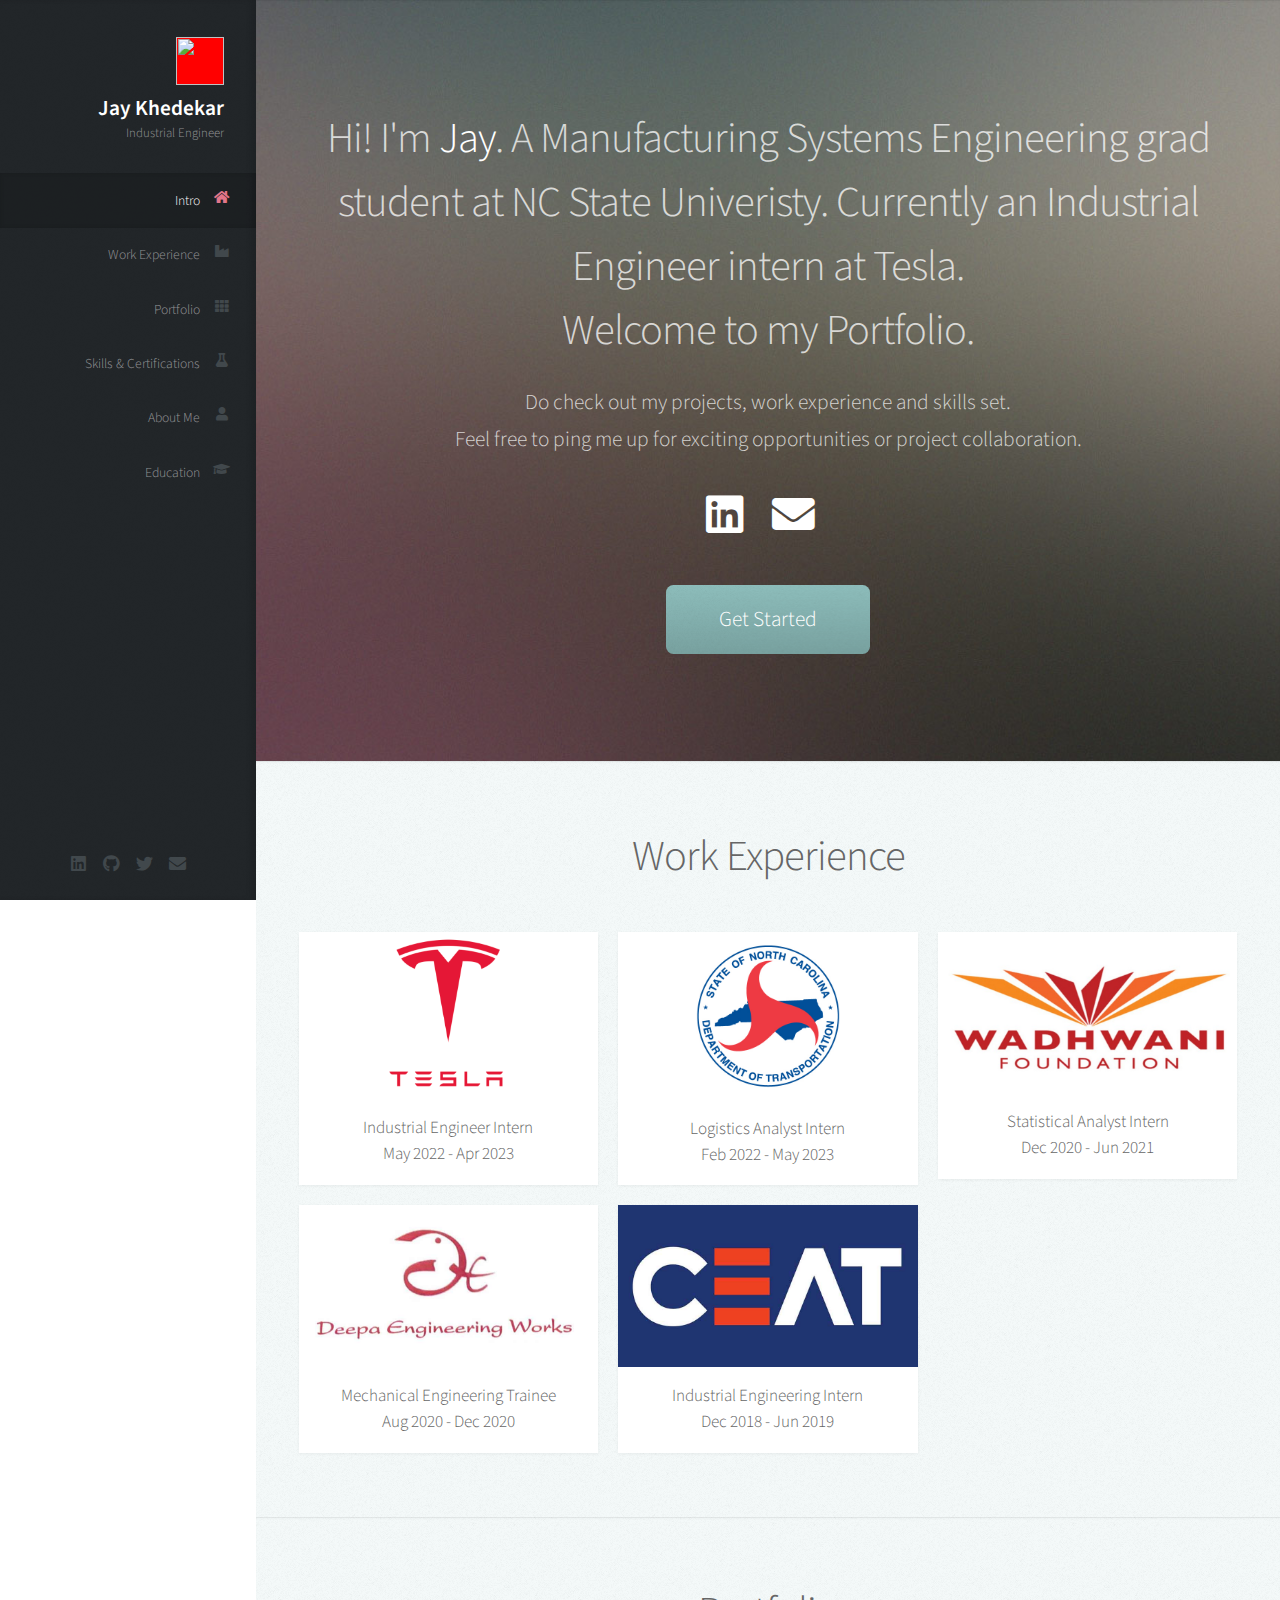
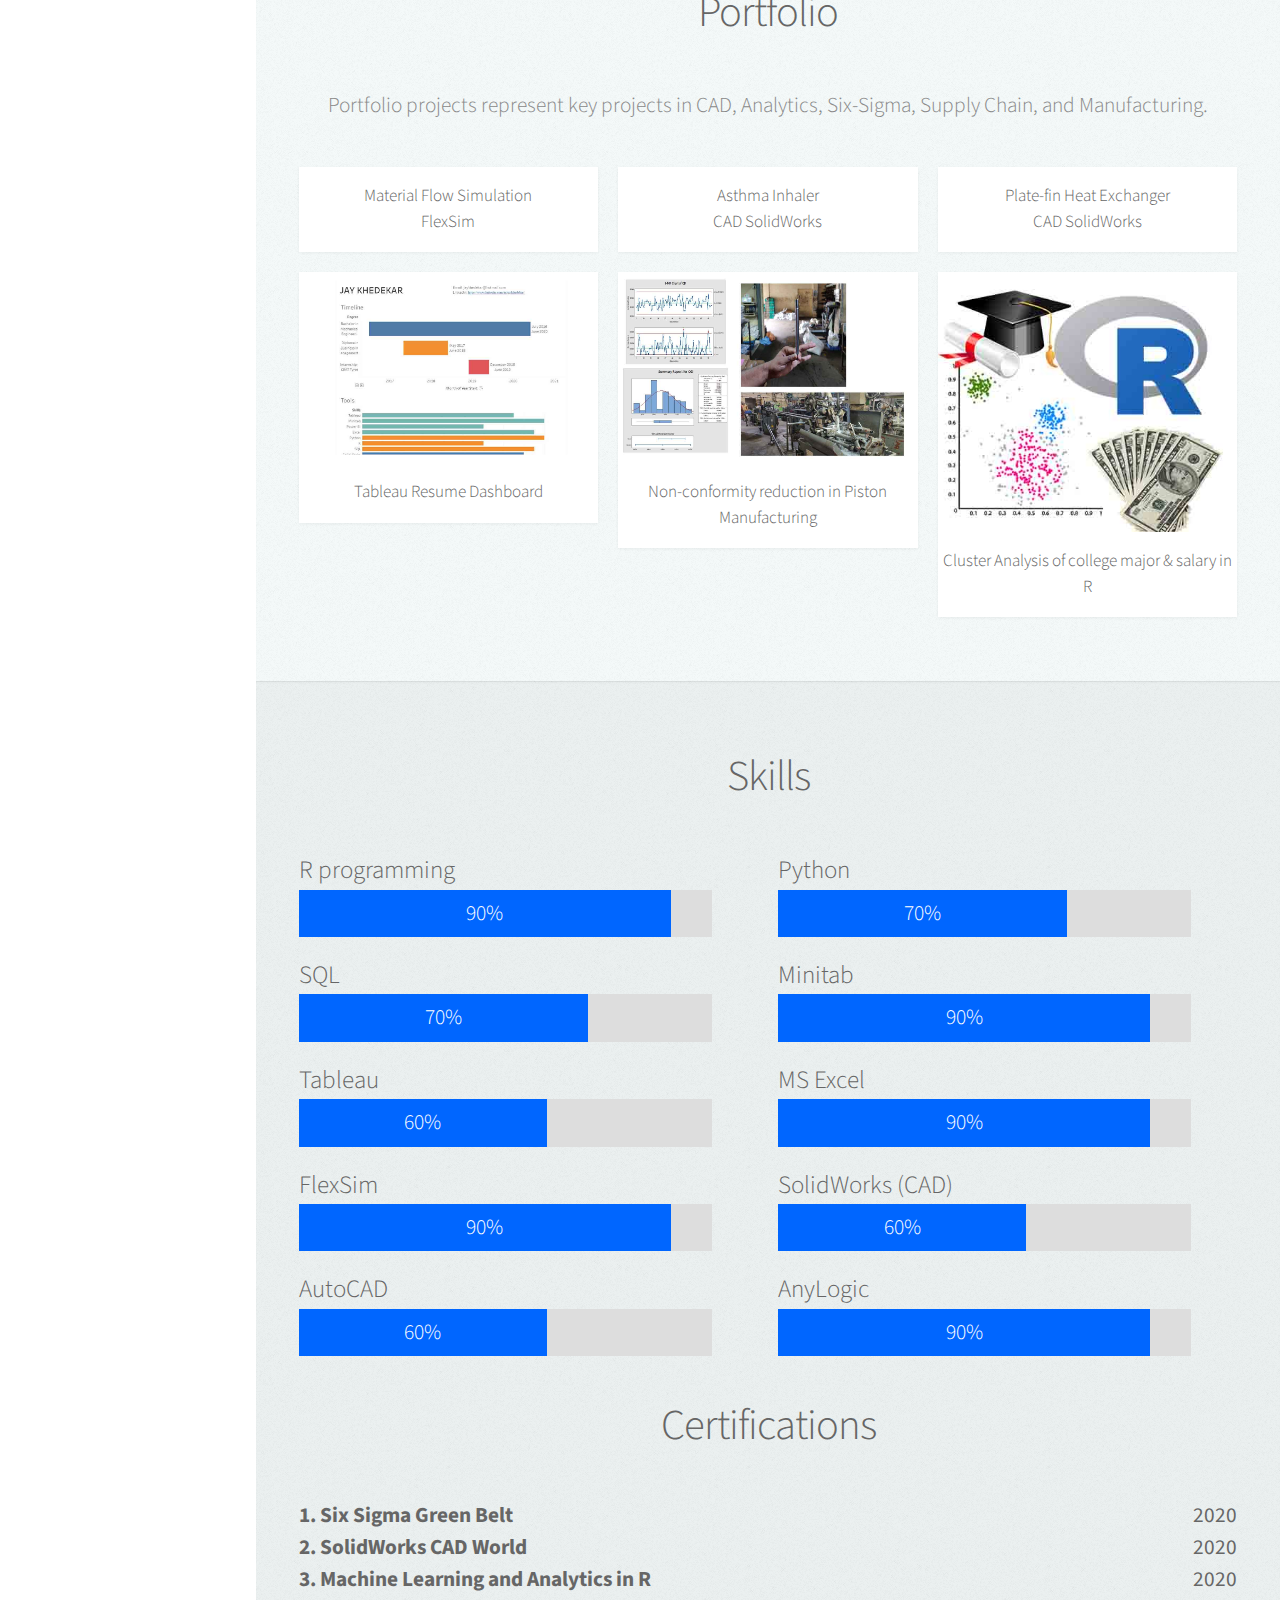
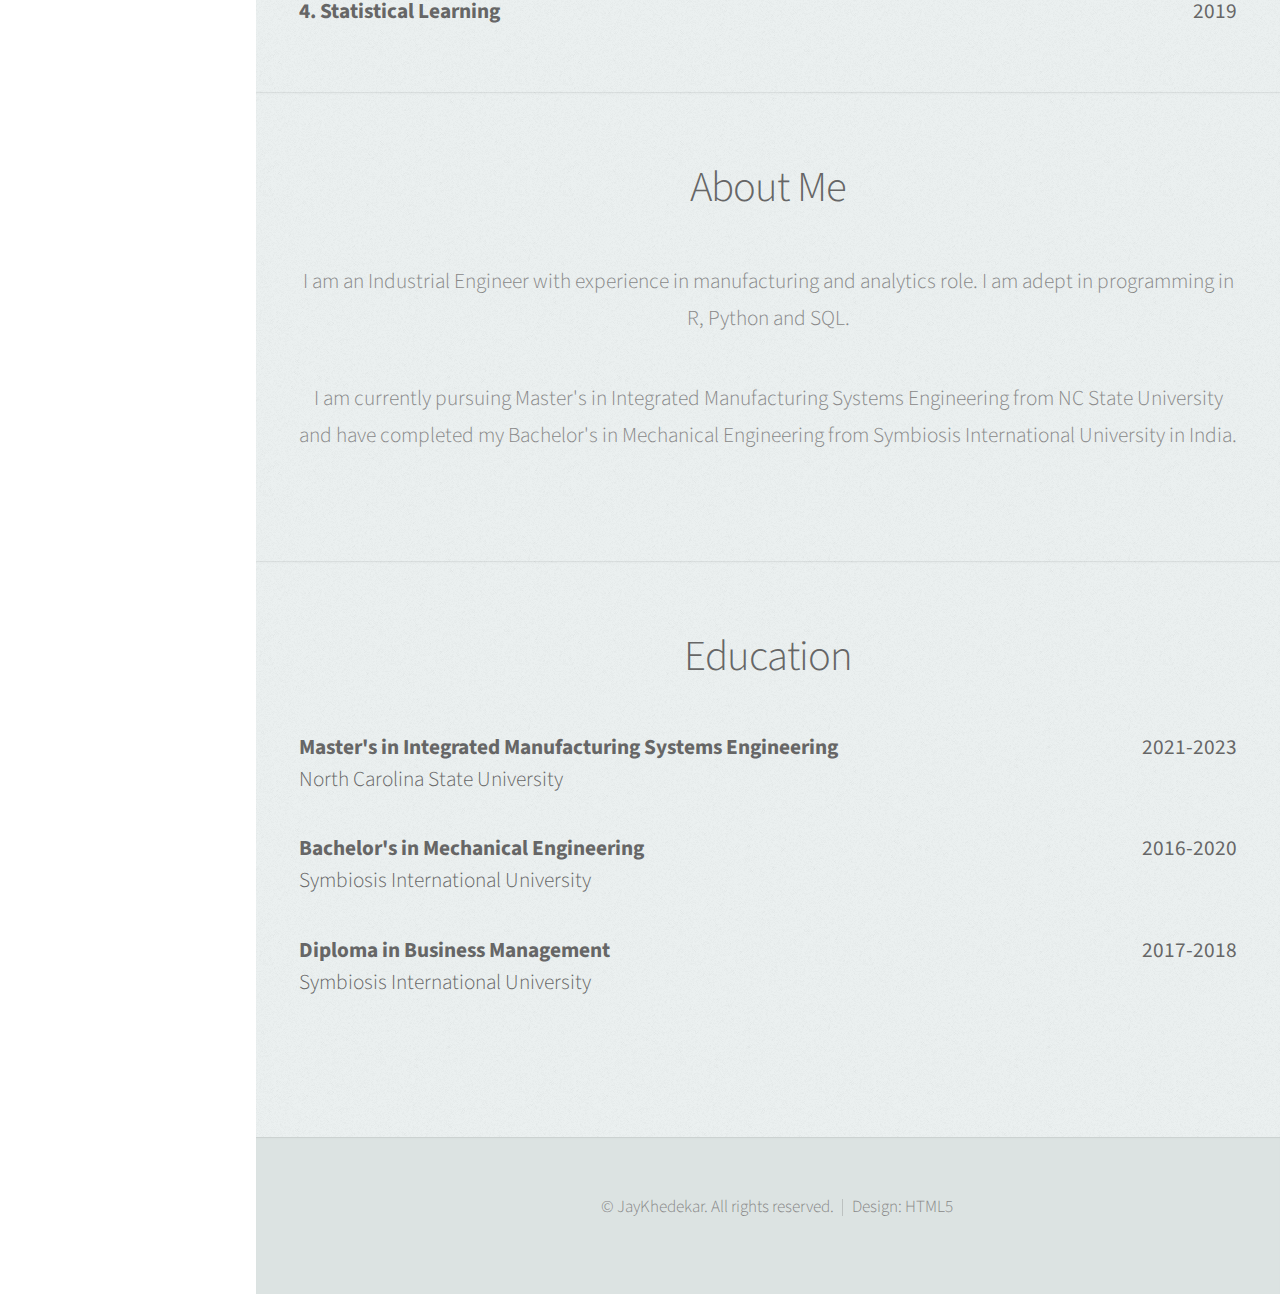
==== commit 723b4695: "Added new project and index changes" ====
--- a/index.html
+++ b/index.html
@@ -149,9 +149,9 @@
 							<div class="row">
 								<div class="col-4 col-12-mobile">
 									<article class="item">
-										<a href="https://grabcad.com/library/shell-and-tube-heat-exchanger-27" target="_blank" class="image fit"><img src="https://d2t1xqejof9utc.cloudfront.net/screenshots/pics/2d0dba85b5c6e44465d049f463356d7b/large.jpg" alt="" /></a>
-										<header>
-											<h3>Shell and tube heat exchanger <br> CAD SolidWorks</h3>
+										<a href="https://grabcad.com/library/shell-and-tube-heat-exchanger-27" target="_blank" class="image fit"><img src="images/flexsim.jpeg" alt="" /></a>
+										<header>
+											<h3>Material Flow Simulation <br> FlexSim</h3>
 										</header>
 									</article>
 									<article class="item">
@@ -312,47 +312,47 @@
 								<div class="col-6 col-12-mobile">
 									<h4 style="text-align: Left; font-size: 25px;">SQL</h4>
 										<div class="container1">
+							  				<div class="skills py">70%</div>
+										</div>
+								</div>
+								<div class="col-6 col-12-mobile">
+									<h4 style="text-align: Left; font-size: 25px;">Minitab</h4>
+										<div class="container1">
+							  				<div class="skills mini">90%</div>
+										</div>
+								</div>
+								<div class="col-6 col-12-mobile">
+									<h4 style="text-align: Left; font-size: 25px;">Tableau</h4>
+										<div class="container1">
 							  				<div class="skills tab">60%</div>
 										</div>
 								</div>
 								<div class="col-6 col-12-mobile">
-									<h4 style="text-align: Left; font-size: 25px;">Minitab</h4>
+									<h4 style="text-align: Left; font-size: 25px;">MS Excel</h4>
 										<div class="container1">
 							  				<div class="skills mini">90%</div>
 										</div>
 								</div>
 								<div class="col-6 col-12-mobile">
-									<h4 style="text-align: Left; font-size: 25px;">Tableau</h4>
+									<h4 style="text-align: Left; font-size: 25px;">FlexSim</h4>
+										<div class="container1">
+							  				<div class="skills r">90%</div>
+										</div>
+								</div>
+								<div class="col-6 col-12-mobile">
+									<h4 style="text-align: Left; font-size: 25px;">SolidWorks (CAD)</h4>
 										<div class="container1">
 							  				<div class="skills tab">60%</div>
 										</div>
 								</div>
 								<div class="col-6 col-12-mobile">
-									<h4 style="text-align: Left; font-size: 25px;">MS Excel</h4>
-										<div class="container1">
-							  				<div class="skills mini">90%</div>
-										</div>
-								</div>
-								<div class="col-6 col-12-mobile">
-									<h4 style="text-align: Left; font-size: 25px;">FlexSim</h4>
+									<h4 style="text-align: Left; font-size: 25px;">AutoCAD</h4>
 										<div class="container1">
 							  				<div class="skills tab">60%</div>
 										</div>
 								</div>
 								<div class="col-6 col-12-mobile">
-									<h4 style="text-align: Left; font-size: 25px;">SolidWorks (CAD)</h4>
-										<div class="container1">
-							  				<div class="skills py">70%</div>
-										</div>
-								</div>
-								<div class="col-6 col-12-mobile">
-									<h4 style="text-align: Left; font-size: 25px;">AutoCAD</h4>
-										<div class="container1">
-							  				<div class="skills py">70%</div>
-										</div>
-								</div>
-								<div class="col-6 col-12-mobile">
-									<h4 style="text-align: Left; font-size: 25px;">Six-Sigma</h4>
+									<h4 style="text-align: Left; font-size: 25px;">AnyLogic</h4>
 										<div class="container1">
 							  				<div class="skills mini">90%</div>
 										</div>
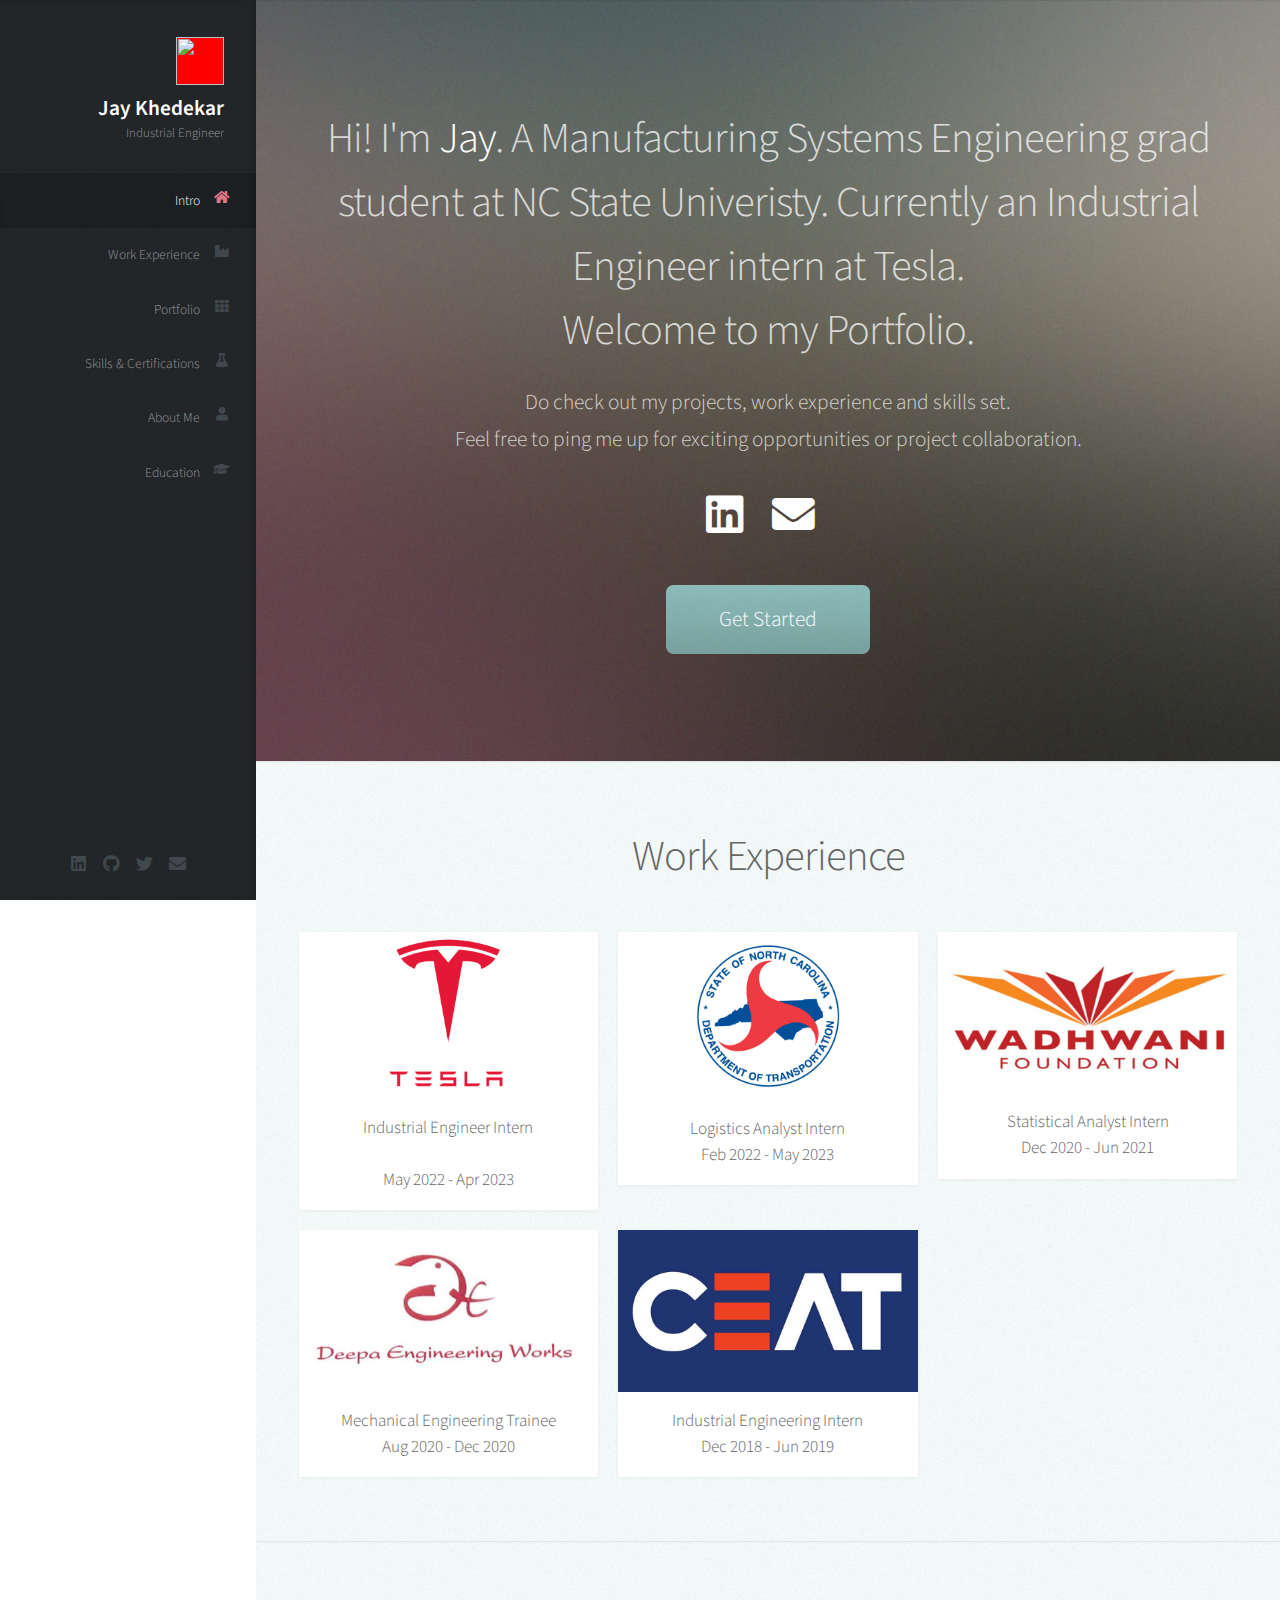
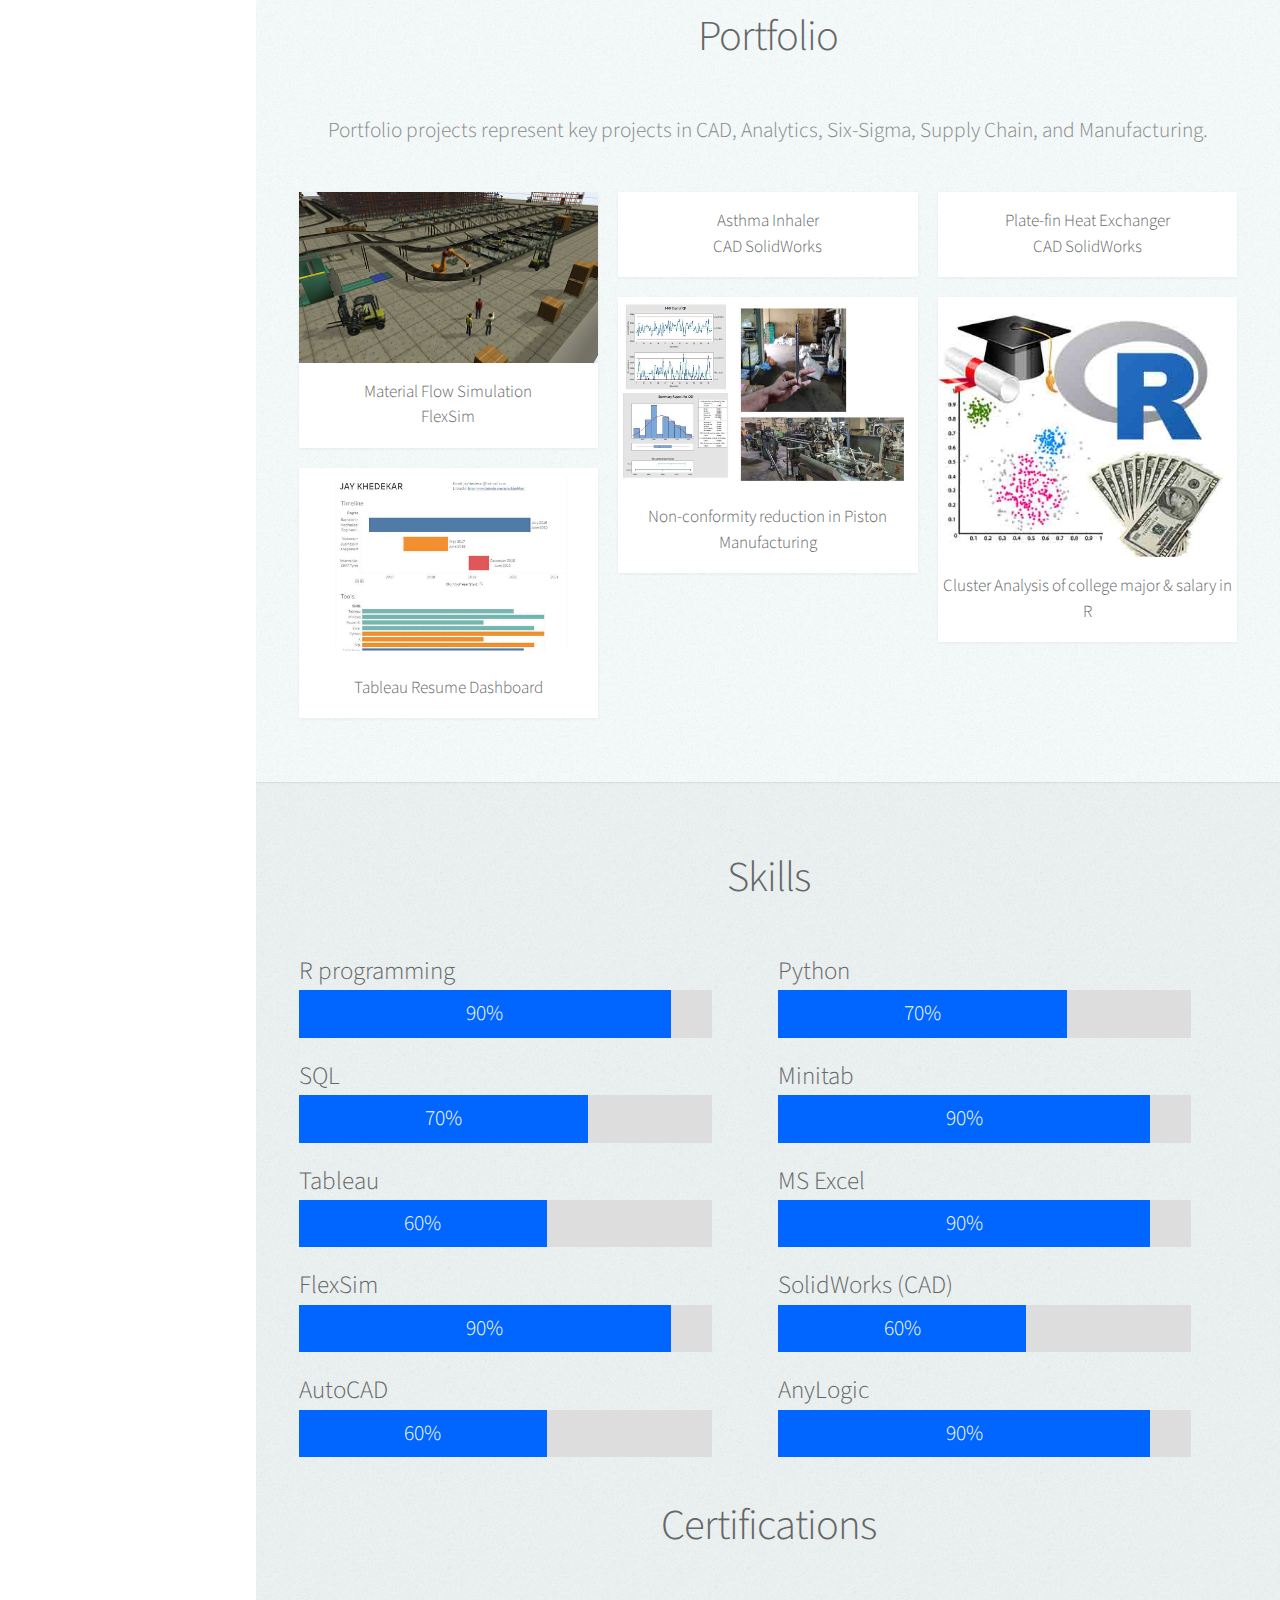
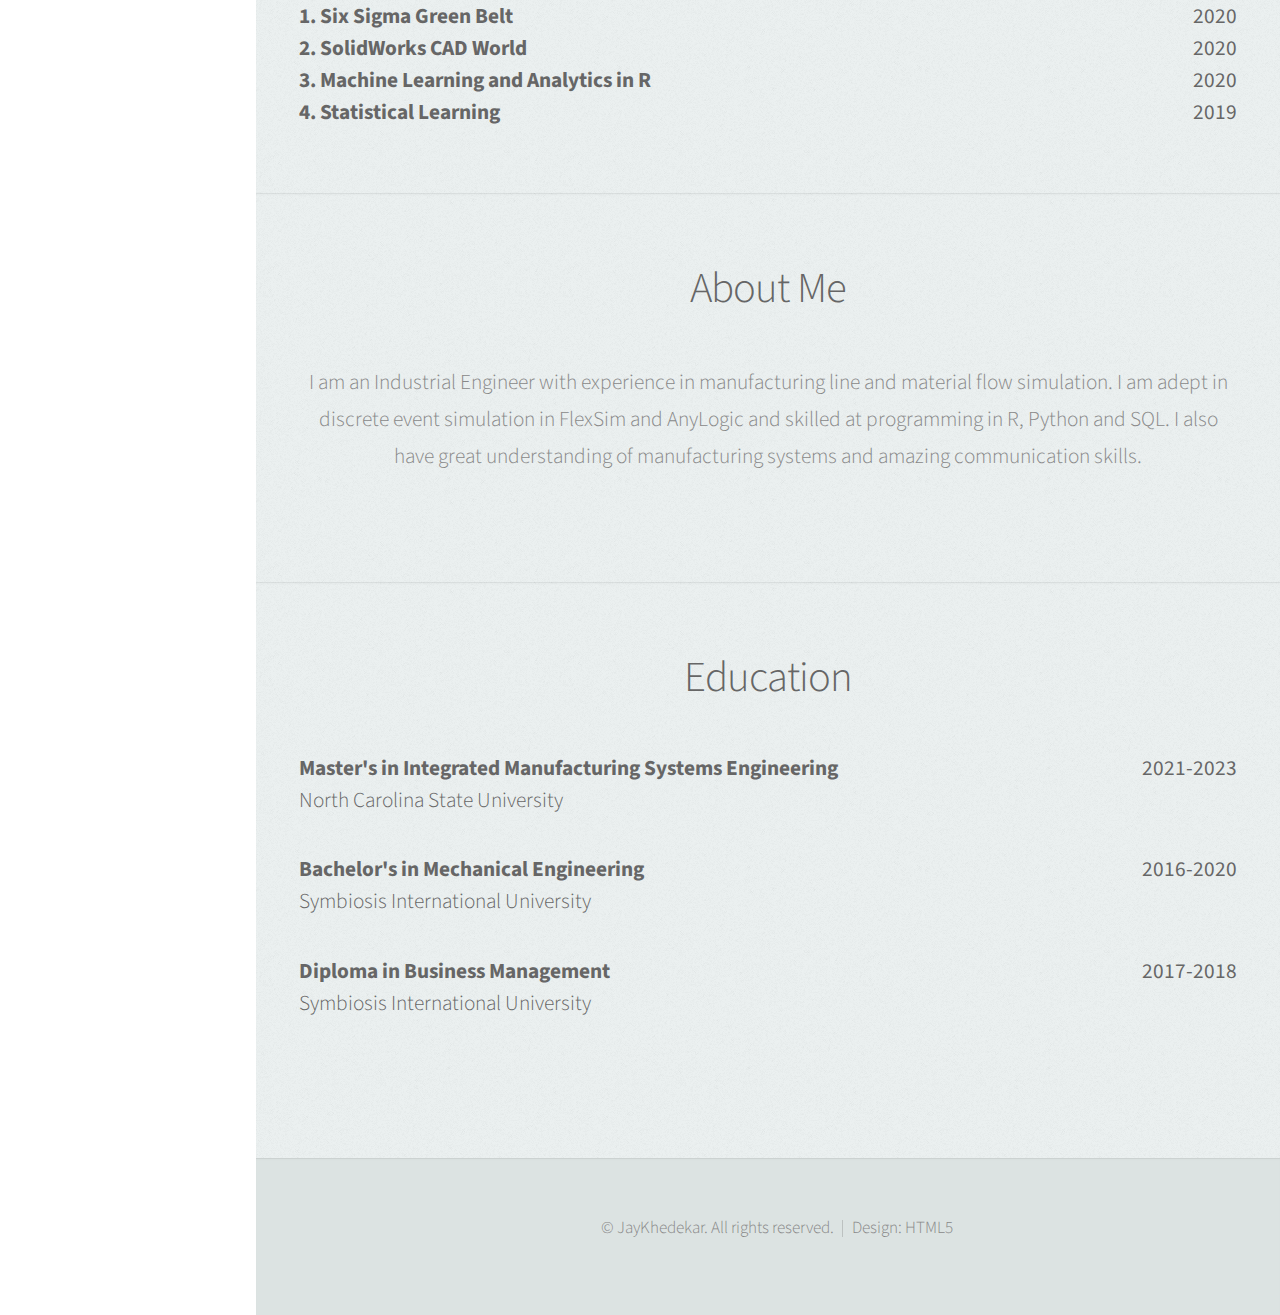
==== commit f79cce3d: "Made changes to description" ====
--- a/index.html
+++ b/index.html
@@ -89,7 +89,7 @@
 									<article class="item">
 										<a href="#" target="_blank" class="image fit"><img src="images/teslabg.png" alt="" /></a>
 										<header>
-											<h3>Industrial Engineer Intern <br> May 2022 - Apr 2023</h3>
+											<h3>Industrial Engineer Intern <br><br> May 2022 - Apr 2023</h3>
 										</header>
 									</article>
 								</div>
@@ -382,10 +382,8 @@
 
 							<!-- <a href="#" class="image featured"><img src="images/pic08.jpg" alt="" /></a> -->
 
-							<p>I am an Industrial Engineer with experience in manufacturing and analytics role. I am adept in programming in R, Python and SQL.
+							<p>I am an Industrial Engineer with experience in manufacturing line and material flow simulation. I am adept in discrete event simulation in FlexSim and AnyLogic and skilled at programming in R, Python and SQL. I also have great understanding of manufacturing systems and amazing communication skills.
 							</p>
-							<p>I am currently pursuing Master's in Integrated Manufacturing Systems Engineering from NC State University and have completed my Bachelor's in Mechanical Engineering from Symbiosis International University in India.</p>
-
 						</div>
 					</section>
 
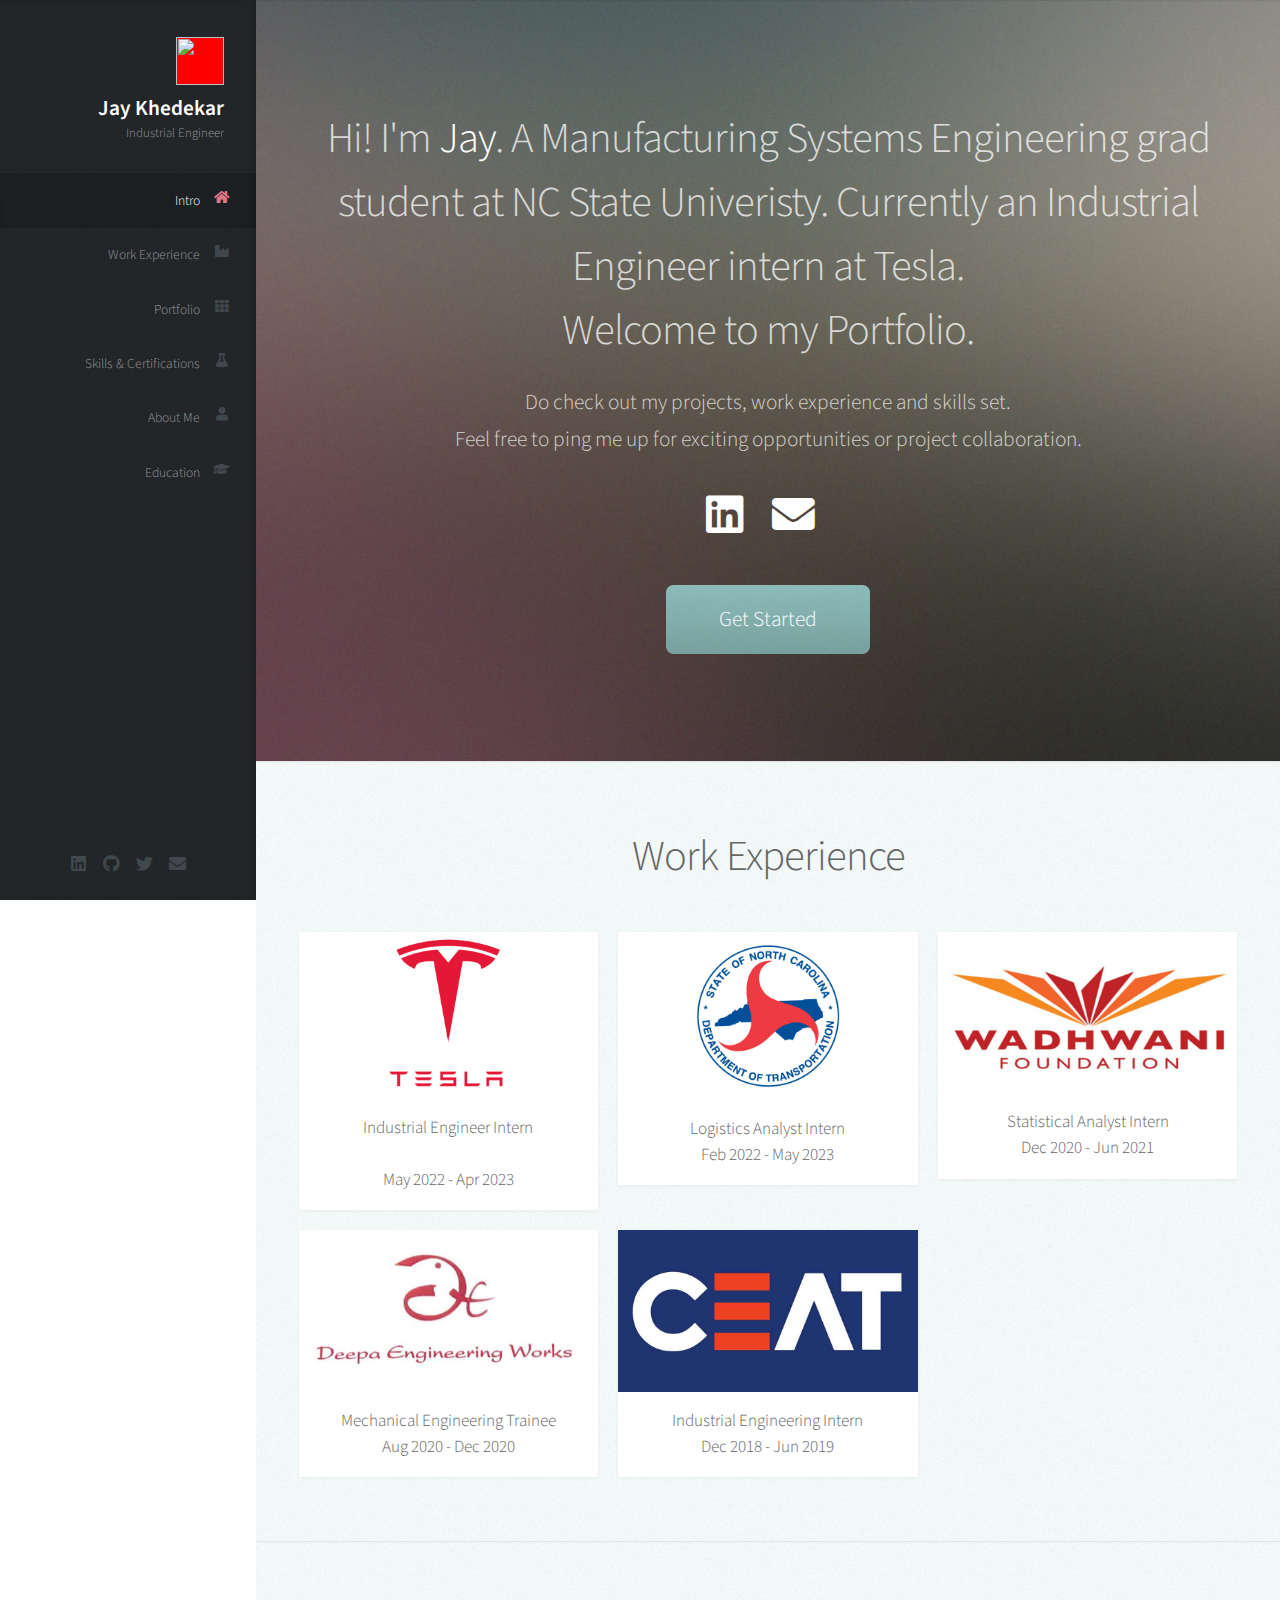
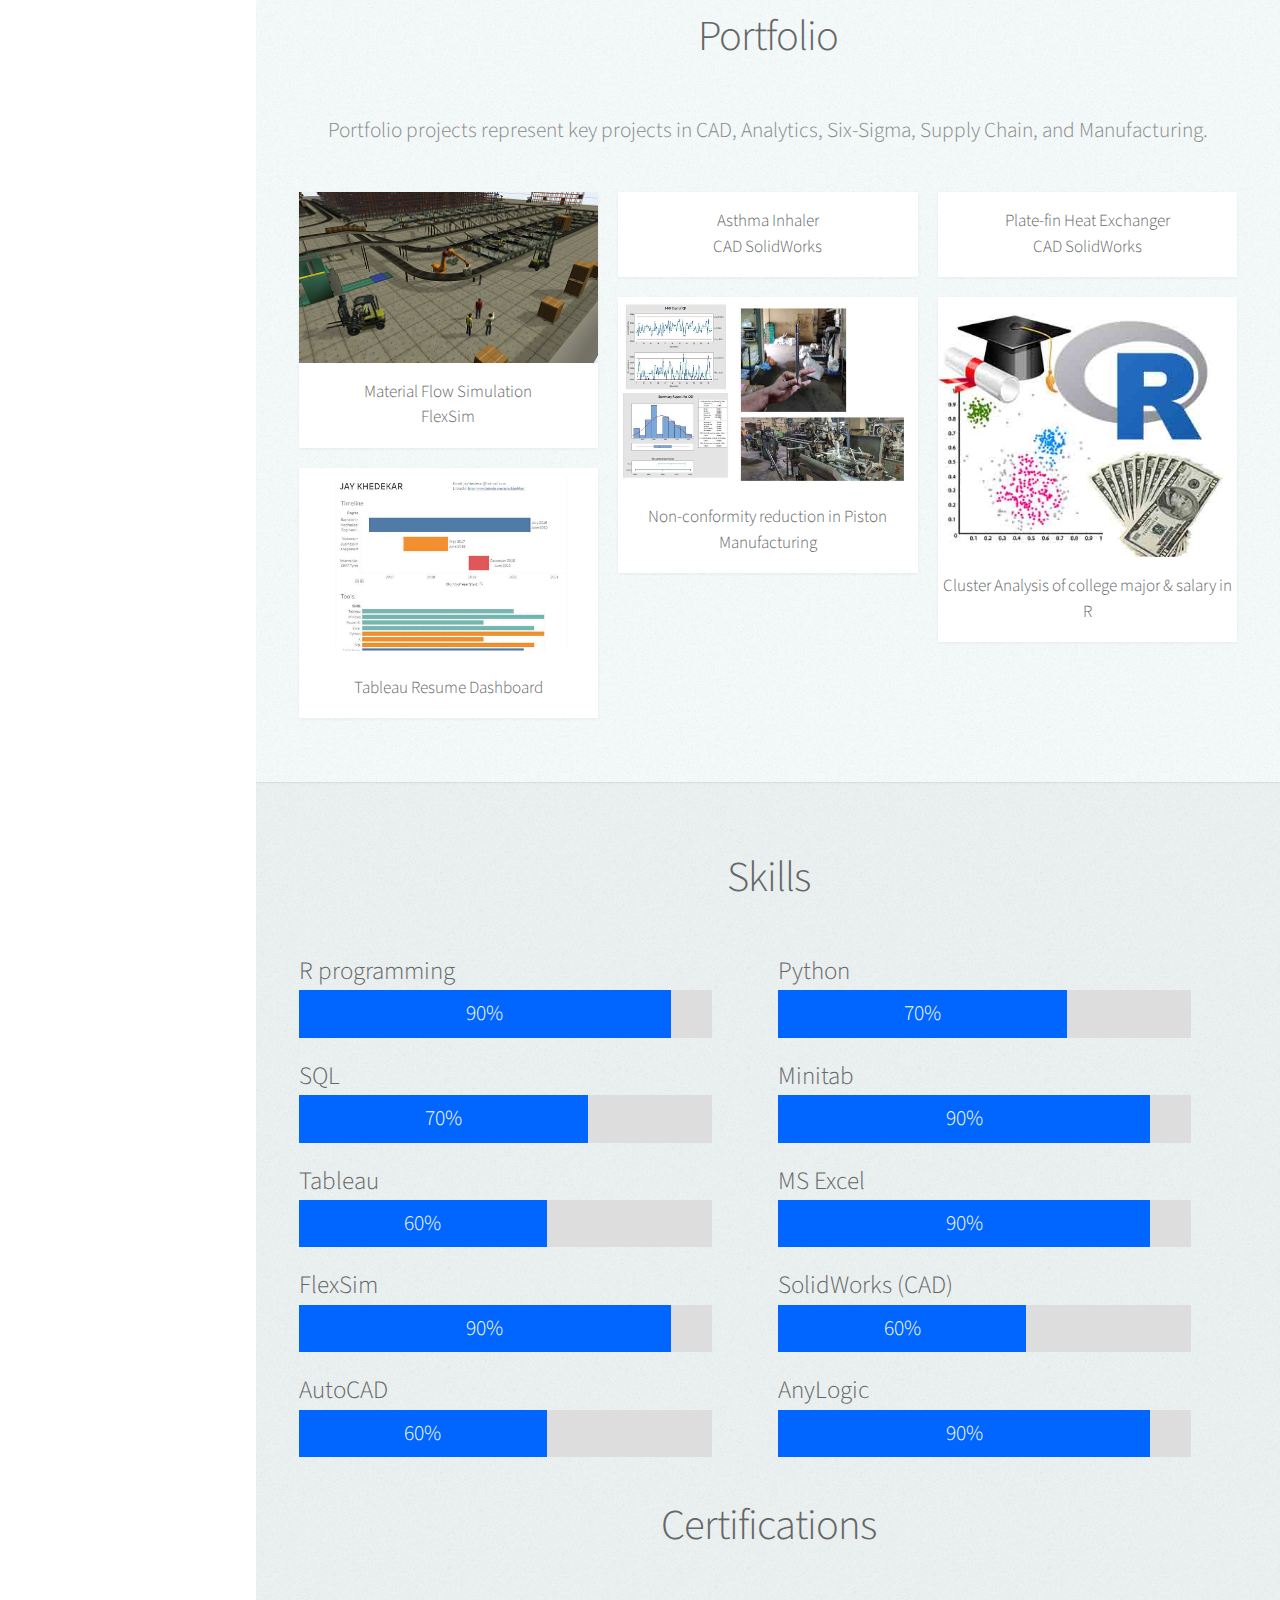
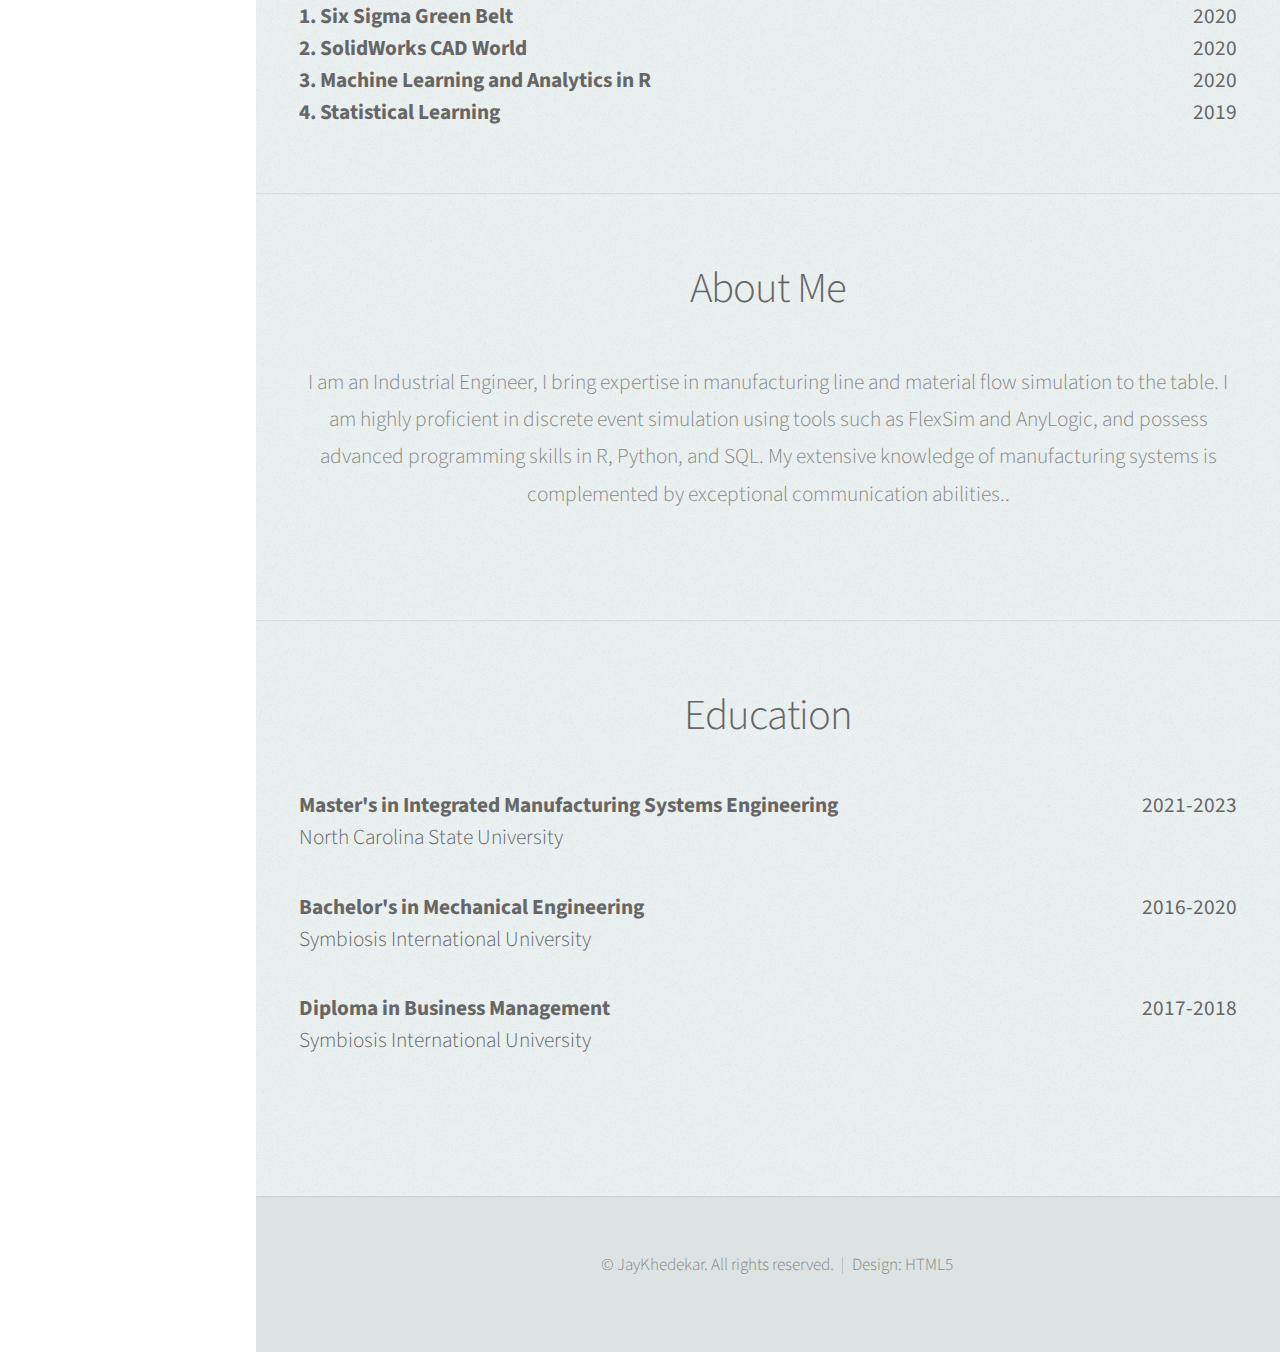
==== commit b4cdfb57: "Made changes to description" ====
--- a/index.html
+++ b/index.html
@@ -382,7 +382,7 @@
 
 							<!-- <a href="#" class="image featured"><img src="images/pic08.jpg" alt="" /></a> -->
 
-							<p>I am an Industrial Engineer with experience in manufacturing line and material flow simulation. I am adept in discrete event simulation in FlexSim and AnyLogic and skilled at programming in R, Python and SQL. I also have great understanding of manufacturing systems and amazing communication skills.
+							<p>I am an Industrial Engineer, I bring expertise in manufacturing line and material flow simulation to the table. I am highly proficient in discrete event simulation using tools such as FlexSim and AnyLogic, and possess advanced programming skills in R, Python, and SQL. My extensive knowledge of manufacturing systems is complemented by exceptional communication abilities..
 							</p>
 						</div>
 					</section>
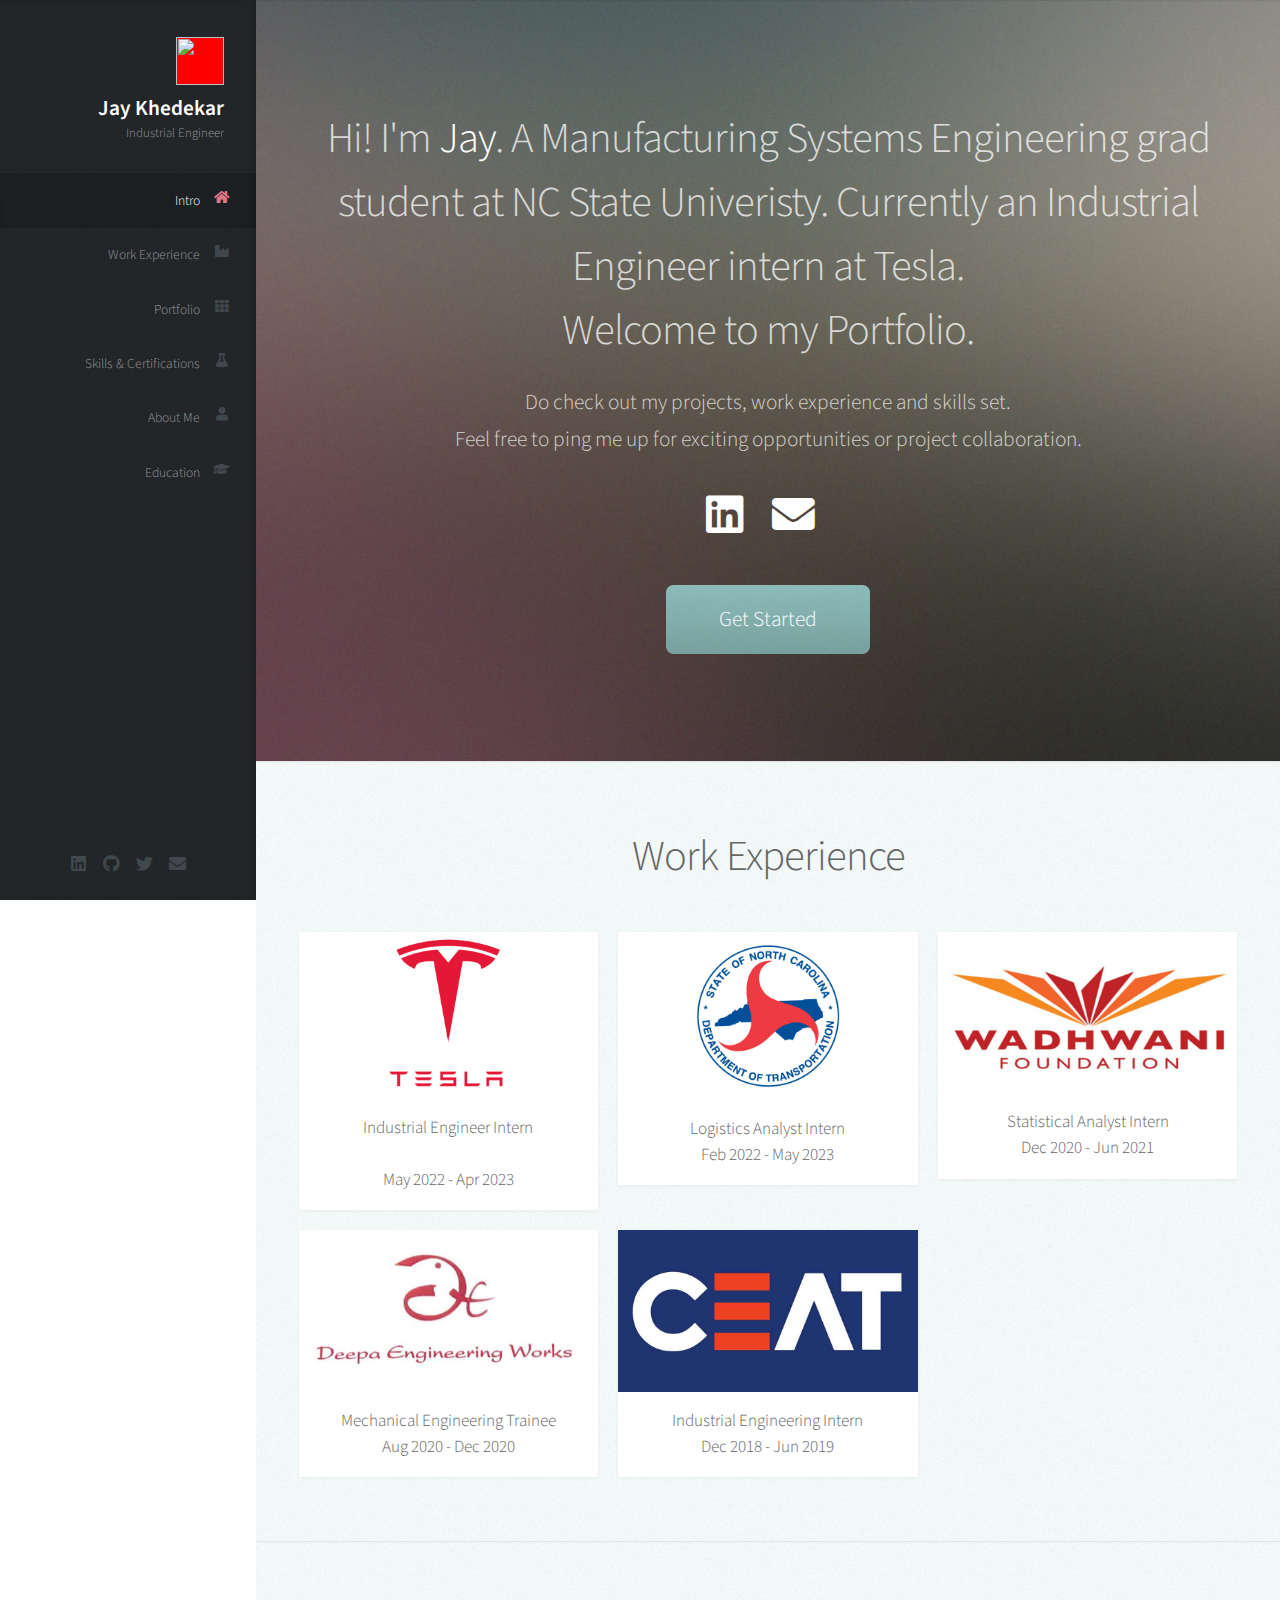
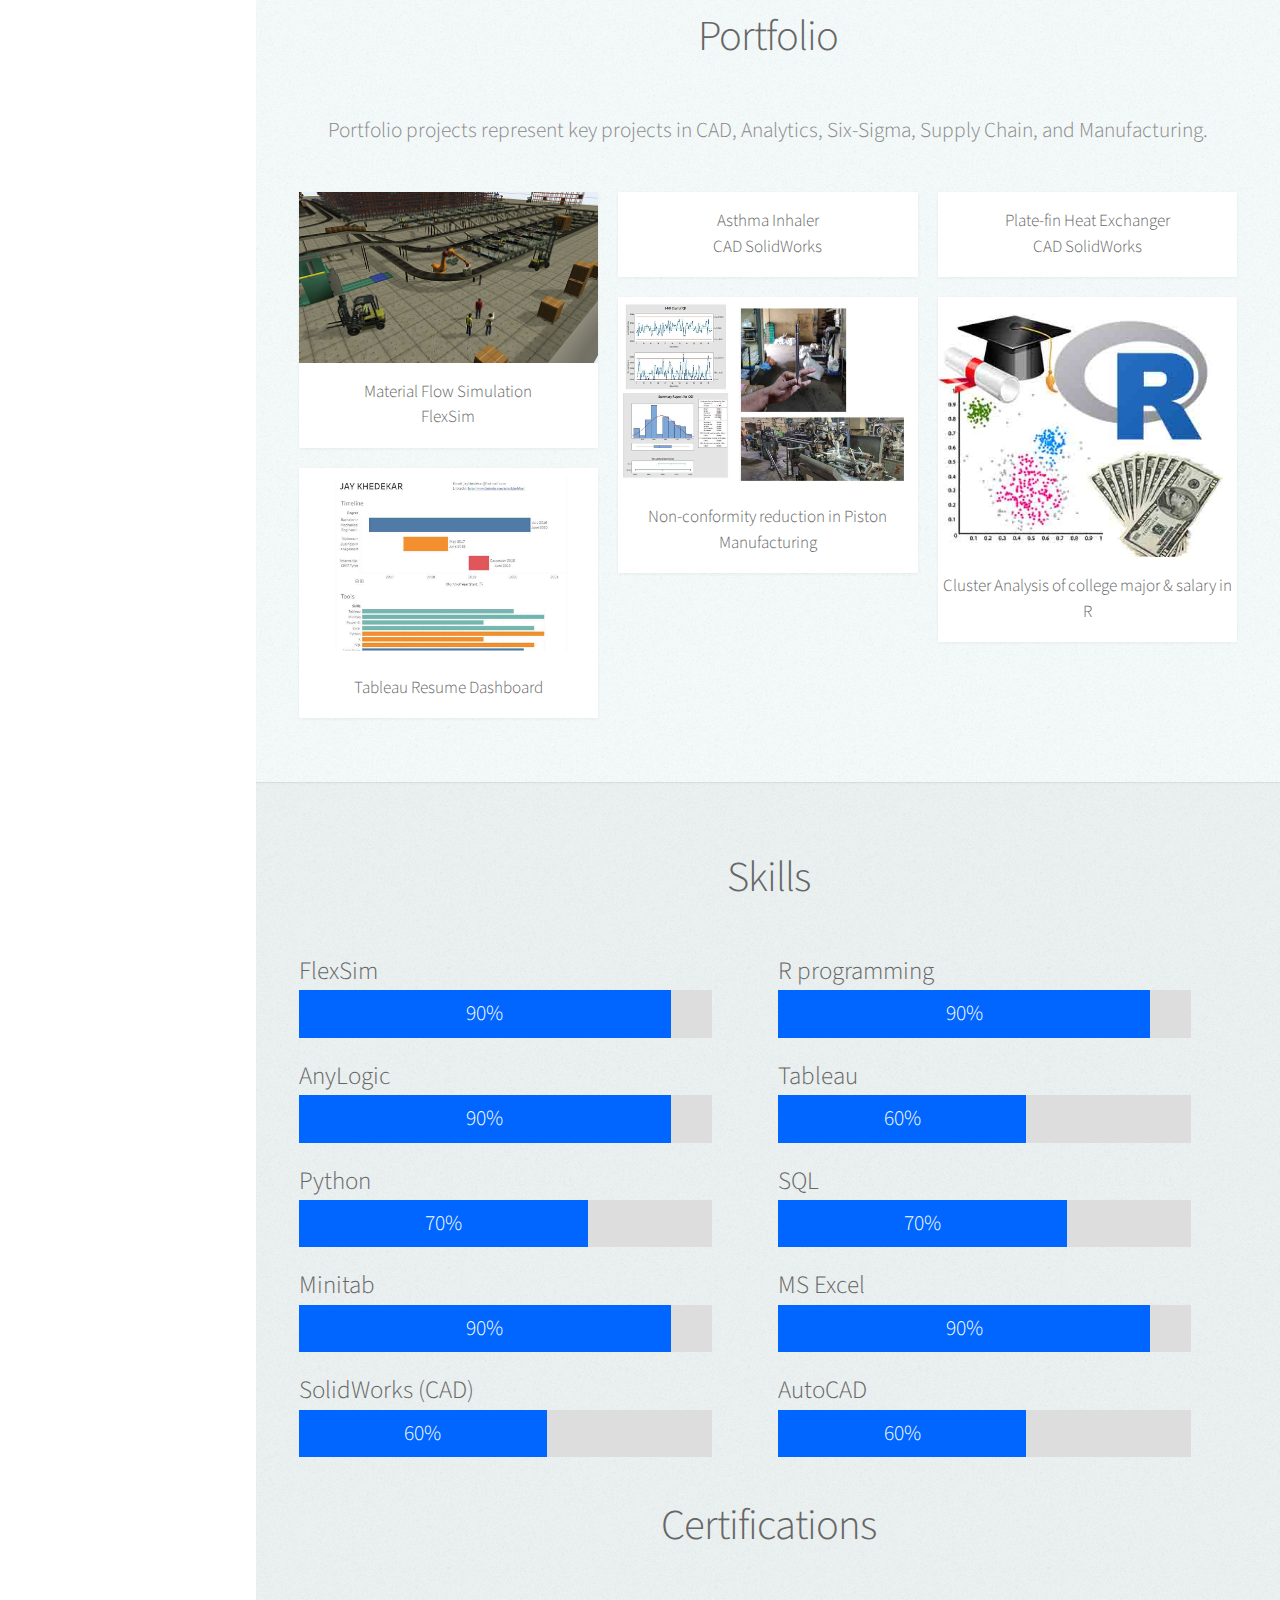
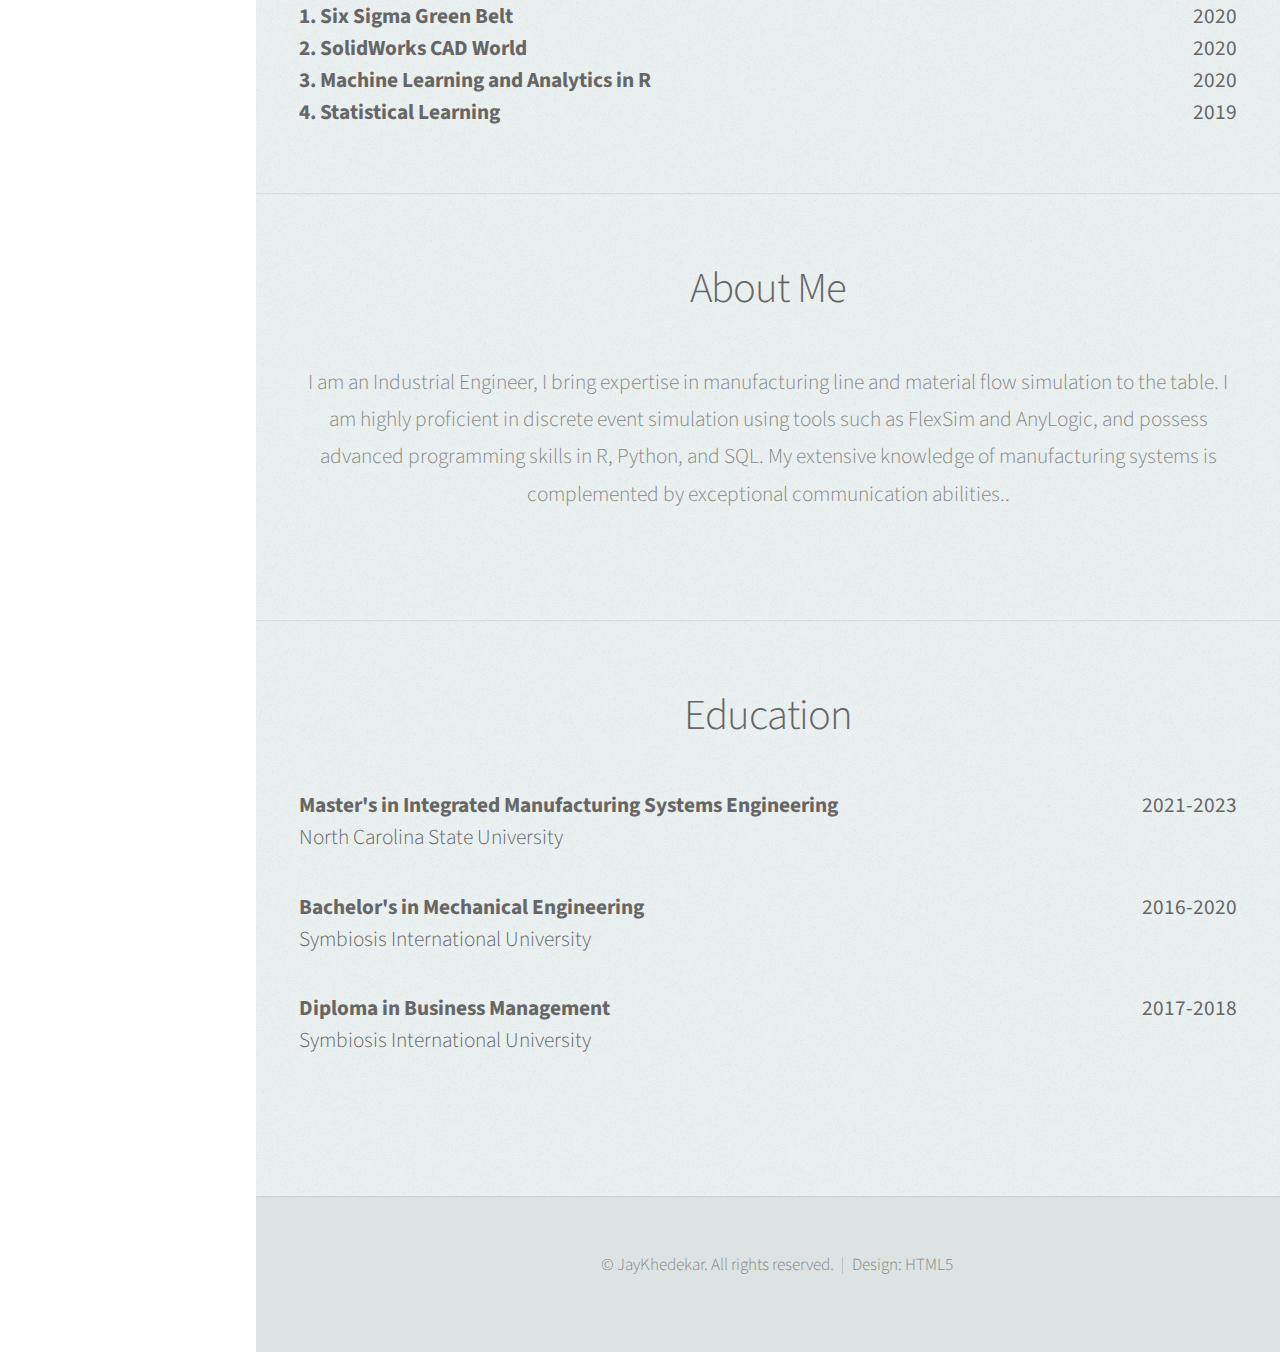
==== commit b10e5c92: "Skill numbering updated" ====
--- a/index.html
+++ b/index.html
@@ -296,7 +296,12 @@
 				
 							<div class="row">
 
-
+								<div class="col-6 col-12-mobile">
+									<h4 style="text-align: Left; font-size: 25px;">FlexSim</h4>
+										<div class="container1">
+							  				<div class="skills r">90%</div>
+										</div>
+								</div>
 								<div class="col-6 col-12-mobile">
 									<h4 style="text-align: Left; font-size: 25px;">R programming</h4>
 										<div class="container1">
@@ -304,6 +309,18 @@
 										</div>
 								</div>
 								<div class="col-6 col-12-mobile">
+									<h4 style="text-align: Left; font-size: 25px;">AnyLogic</h4>
+										<div class="container1">
+							  				<div class="skills mini">90%</div>
+										</div>
+								</div>
+								<div class="col-6 col-12-mobile">
+									<h4 style="text-align: Left; font-size: 25px;">Tableau</h4>
+										<div class="container1">
+							  				<div class="skills tab">60%</div>
+										</div>
+								</div>
+								<div class="col-6 col-12-mobile">
 									<h4 style="text-align: Left; font-size: 25px;">Python</h4>
 										<div class="container1">
 							  				<div class="skills py">70%</div>
@@ -321,42 +338,27 @@
 							  				<div class="skills mini">90%</div>
 										</div>
 								</div>
-								<div class="col-6 col-12-mobile">
-									<h4 style="text-align: Left; font-size: 25px;">Tableau</h4>
+								
+								<div class="col-6 col-12-mobile">
+									<h4 style="text-align: Left; font-size: 25px;">MS Excel</h4>
+										<div class="container1">
+							  				<div class="skills mini">90%</div>
+										</div>
+								</div>
+								
+								<div class="col-6 col-12-mobile">
+									<h4 style="text-align: Left; font-size: 25px;">SolidWorks (CAD)</h4>
 										<div class="container1">
 							  				<div class="skills tab">60%</div>
 										</div>
 								</div>
 								<div class="col-6 col-12-mobile">
-									<h4 style="text-align: Left; font-size: 25px;">MS Excel</h4>
-										<div class="container1">
-							  				<div class="skills mini">90%</div>
-										</div>
-								</div>
-								<div class="col-6 col-12-mobile">
-									<h4 style="text-align: Left; font-size: 25px;">FlexSim</h4>
-										<div class="container1">
-							  				<div class="skills r">90%</div>
-										</div>
-								</div>
-								<div class="col-6 col-12-mobile">
-									<h4 style="text-align: Left; font-size: 25px;">SolidWorks (CAD)</h4>
+									<h4 style="text-align: Left; font-size: 25px;">AutoCAD</h4>
 										<div class="container1">
 							  				<div class="skills tab">60%</div>
 										</div>
 								</div>
-								<div class="col-6 col-12-mobile">
-									<h4 style="text-align: Left; font-size: 25px;">AutoCAD</h4>
-										<div class="container1">
-							  				<div class="skills tab">60%</div>
-										</div>
-								</div>
-								<div class="col-6 col-12-mobile">
-									<h4 style="text-align: Left; font-size: 25px;">AnyLogic</h4>
-										<div class="container1">
-							  				<div class="skills mini">90%</div>
-										</div>
-								</div>		
+									
 							</div>
 							<br>
 							<header>
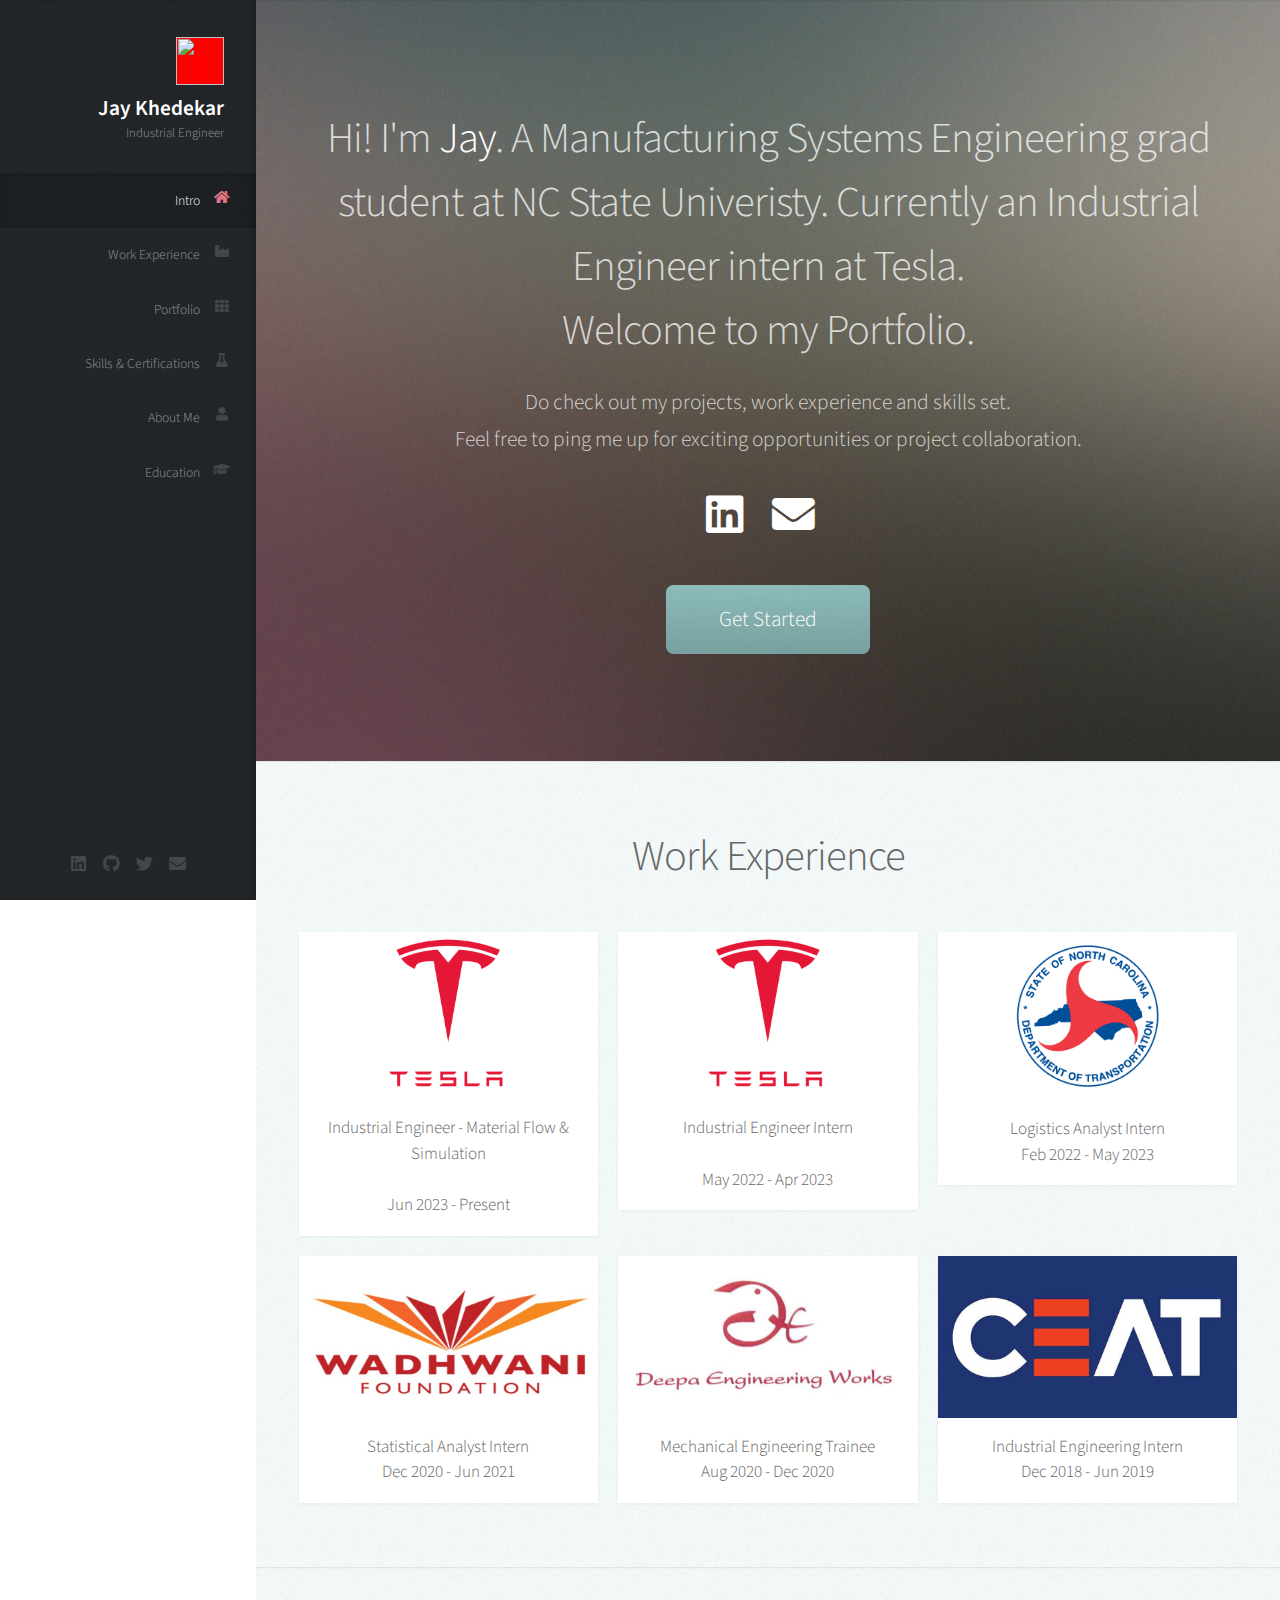
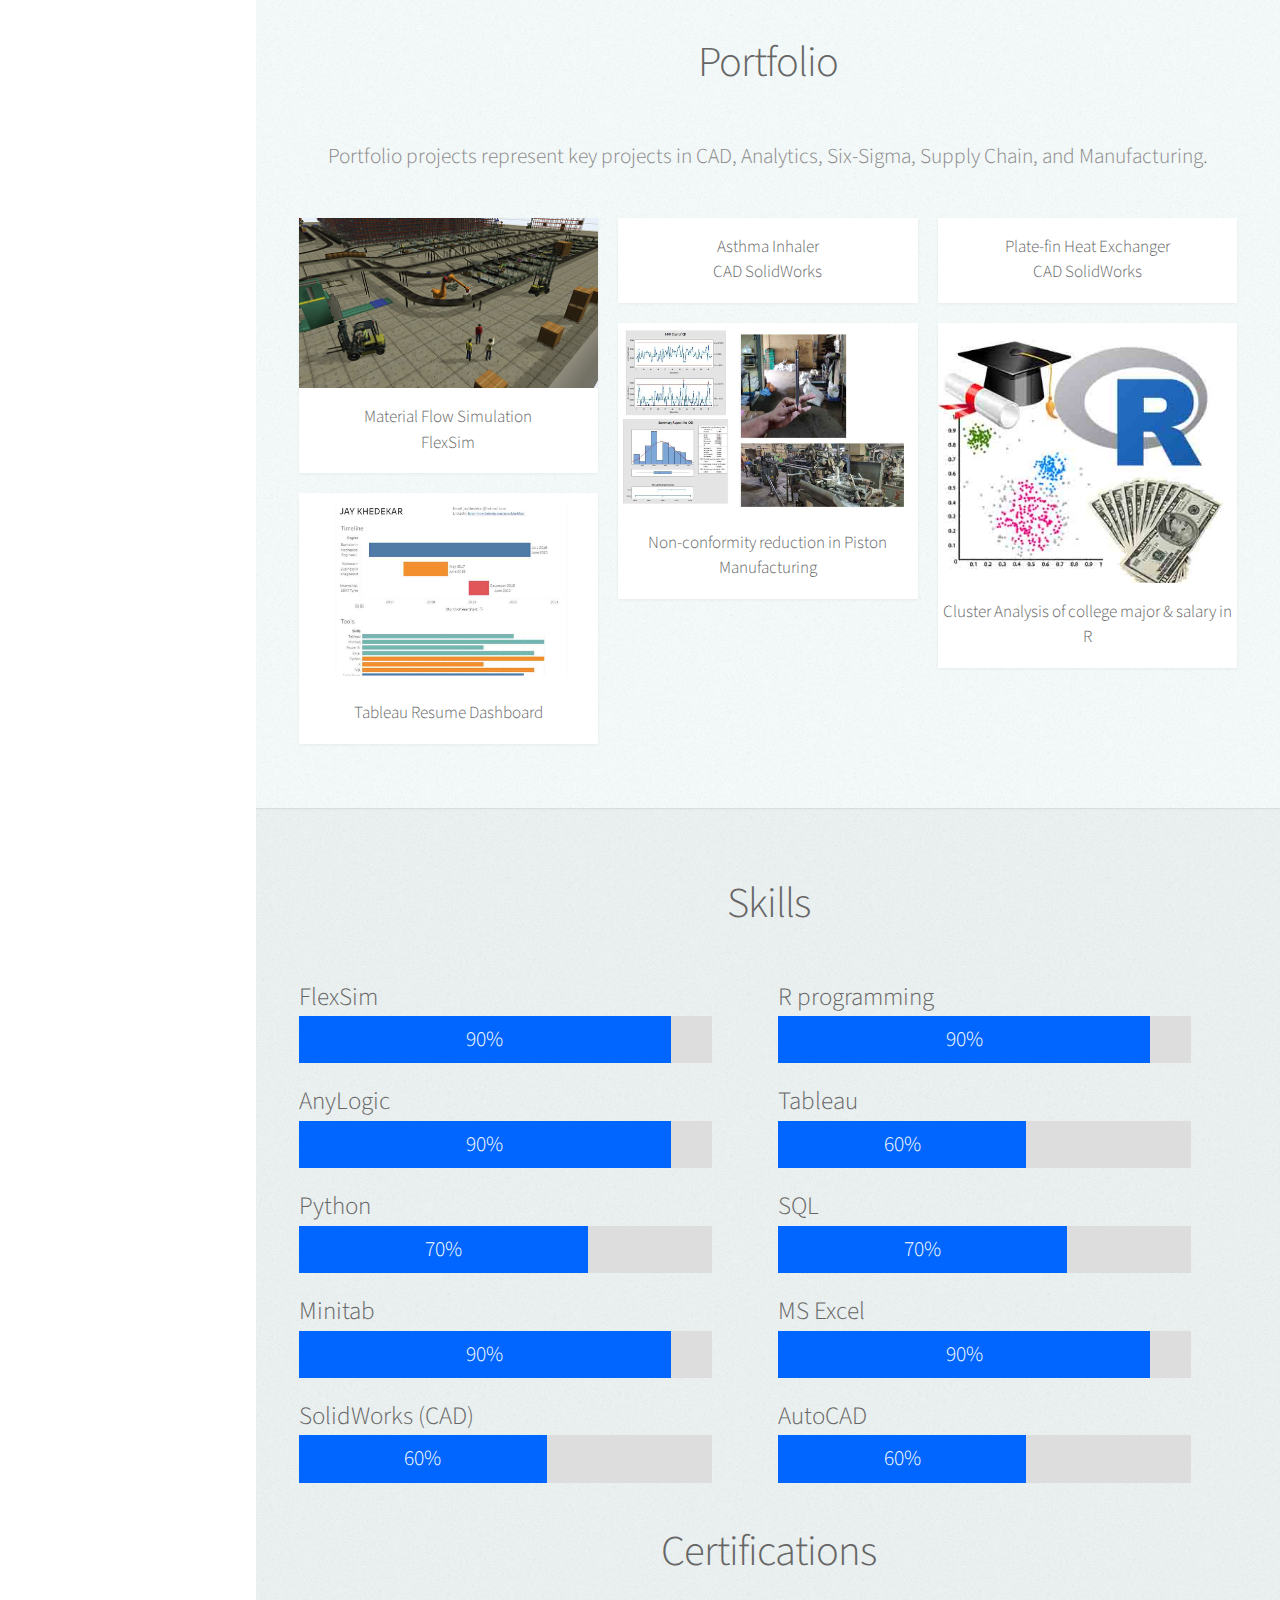
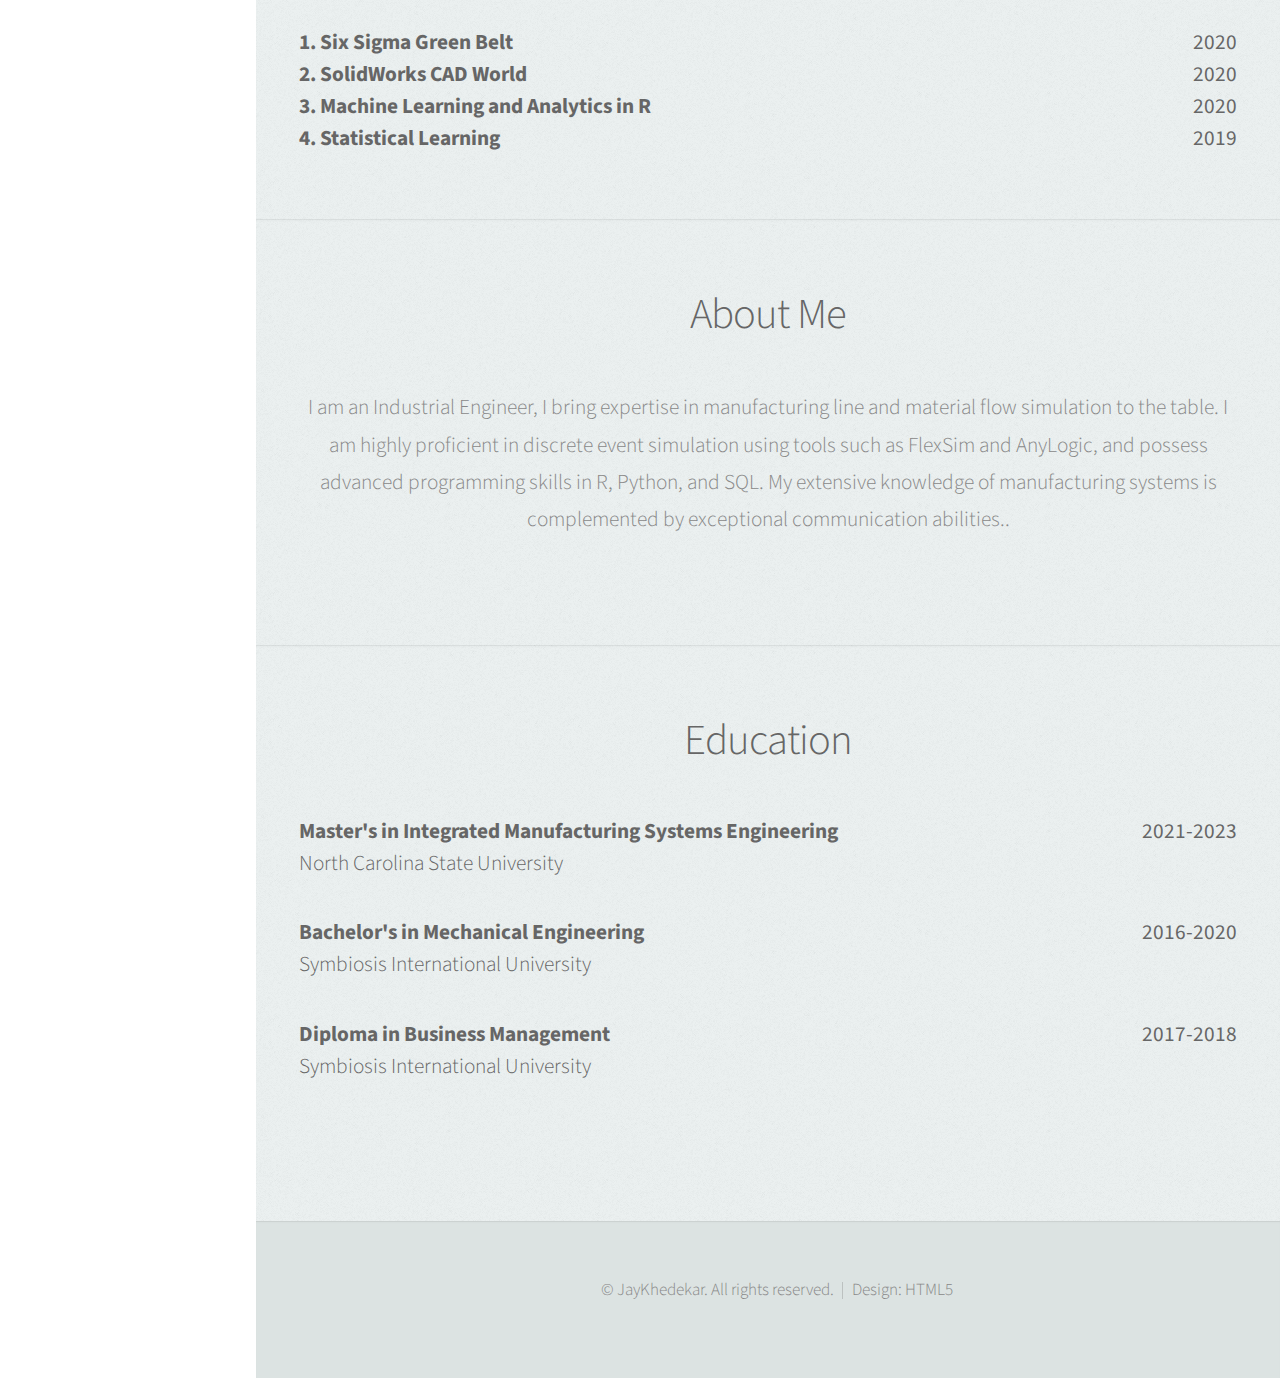
==== commit addcf310: "Update" ====
--- a/index.html
+++ b/index.html
@@ -89,6 +89,15 @@
 									<article class="item">
 										<a href="#" target="_blank" class="image fit"><img src="images/teslabg.png" alt="" /></a>
 										<header>
+											<h3>Industrial Engineer - Material Flow & Simulation <br><br> Jun 2023 - Present</h3>
+										</header>
+									</article>
+								</div>
+
+								<div class="col-4 col-12-mobile">
+									<article class="item">
+										<a href="#" target="_blank" class="image fit"><img src="images/teslabg.png" alt="" /></a>
+										<header>
 											<h3>Industrial Engineer Intern <br><br> May 2022 - Apr 2023</h3>
 										</header>
 									</article>
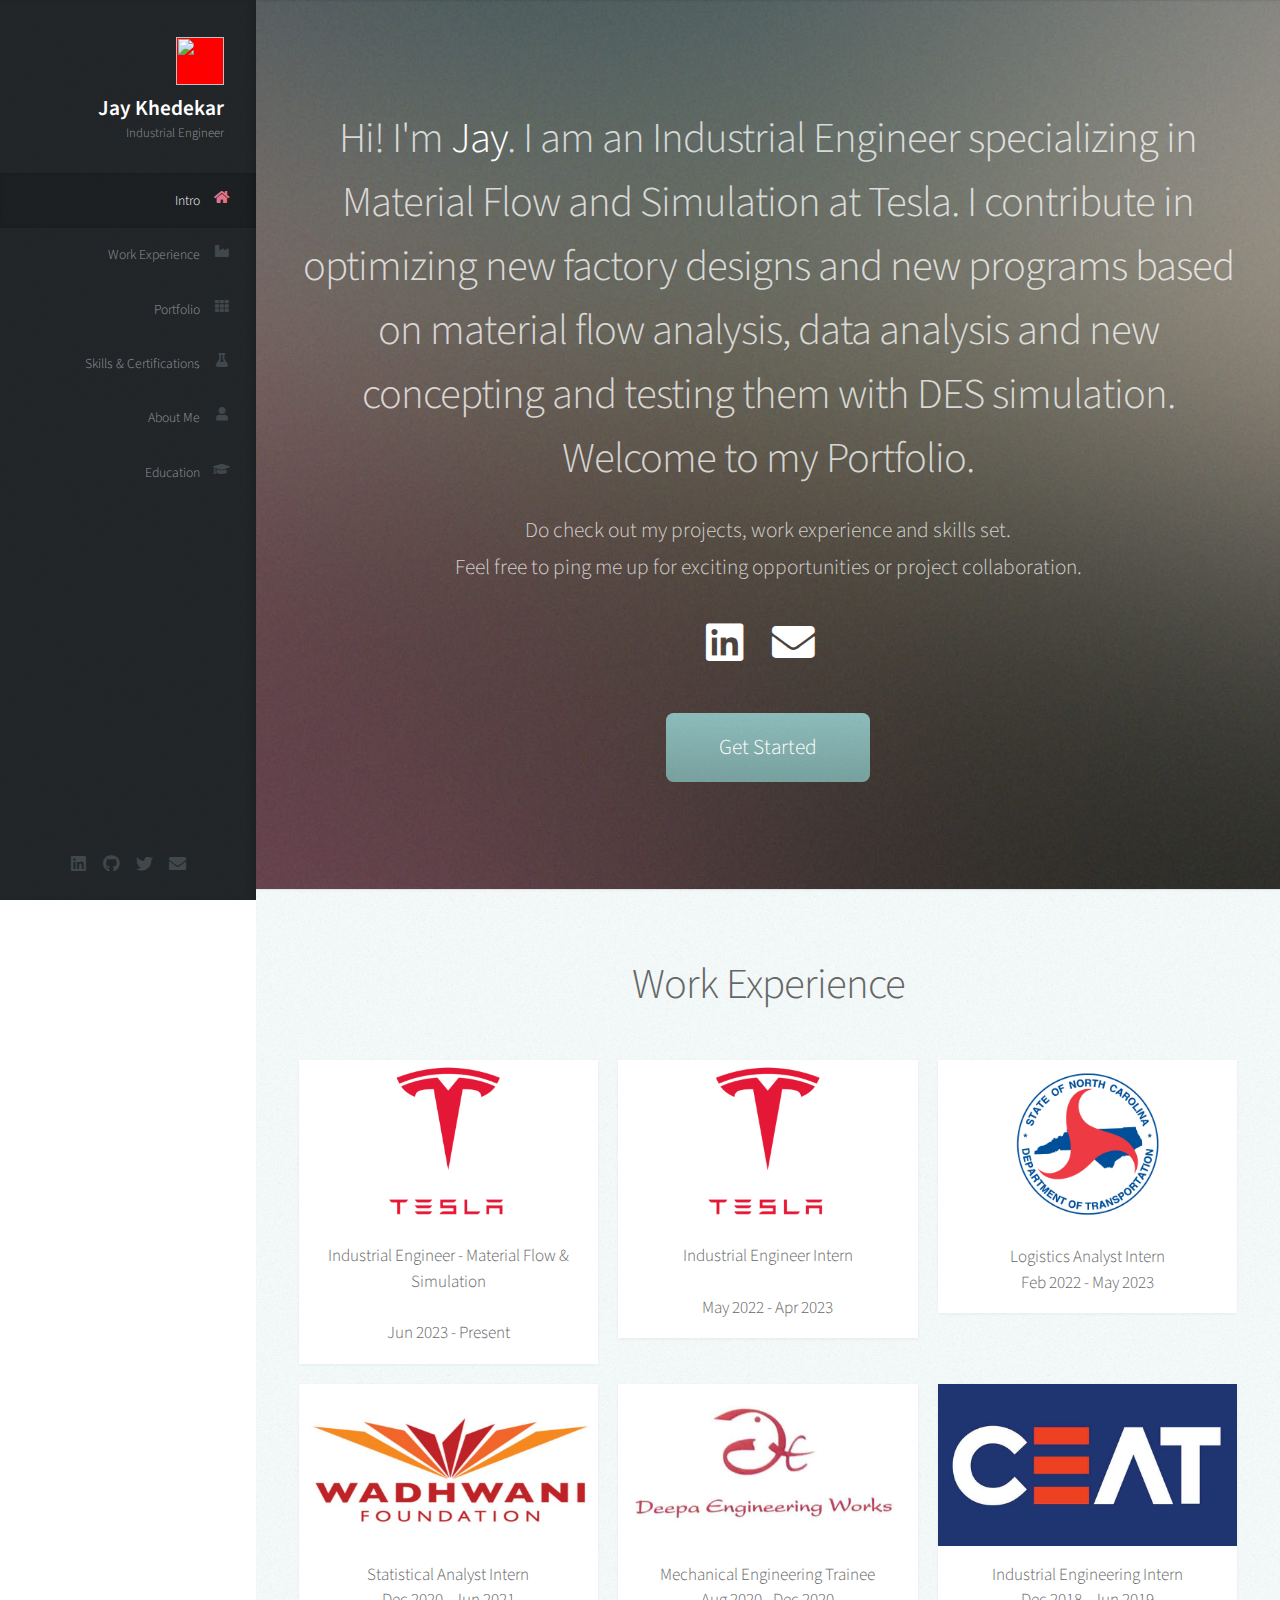
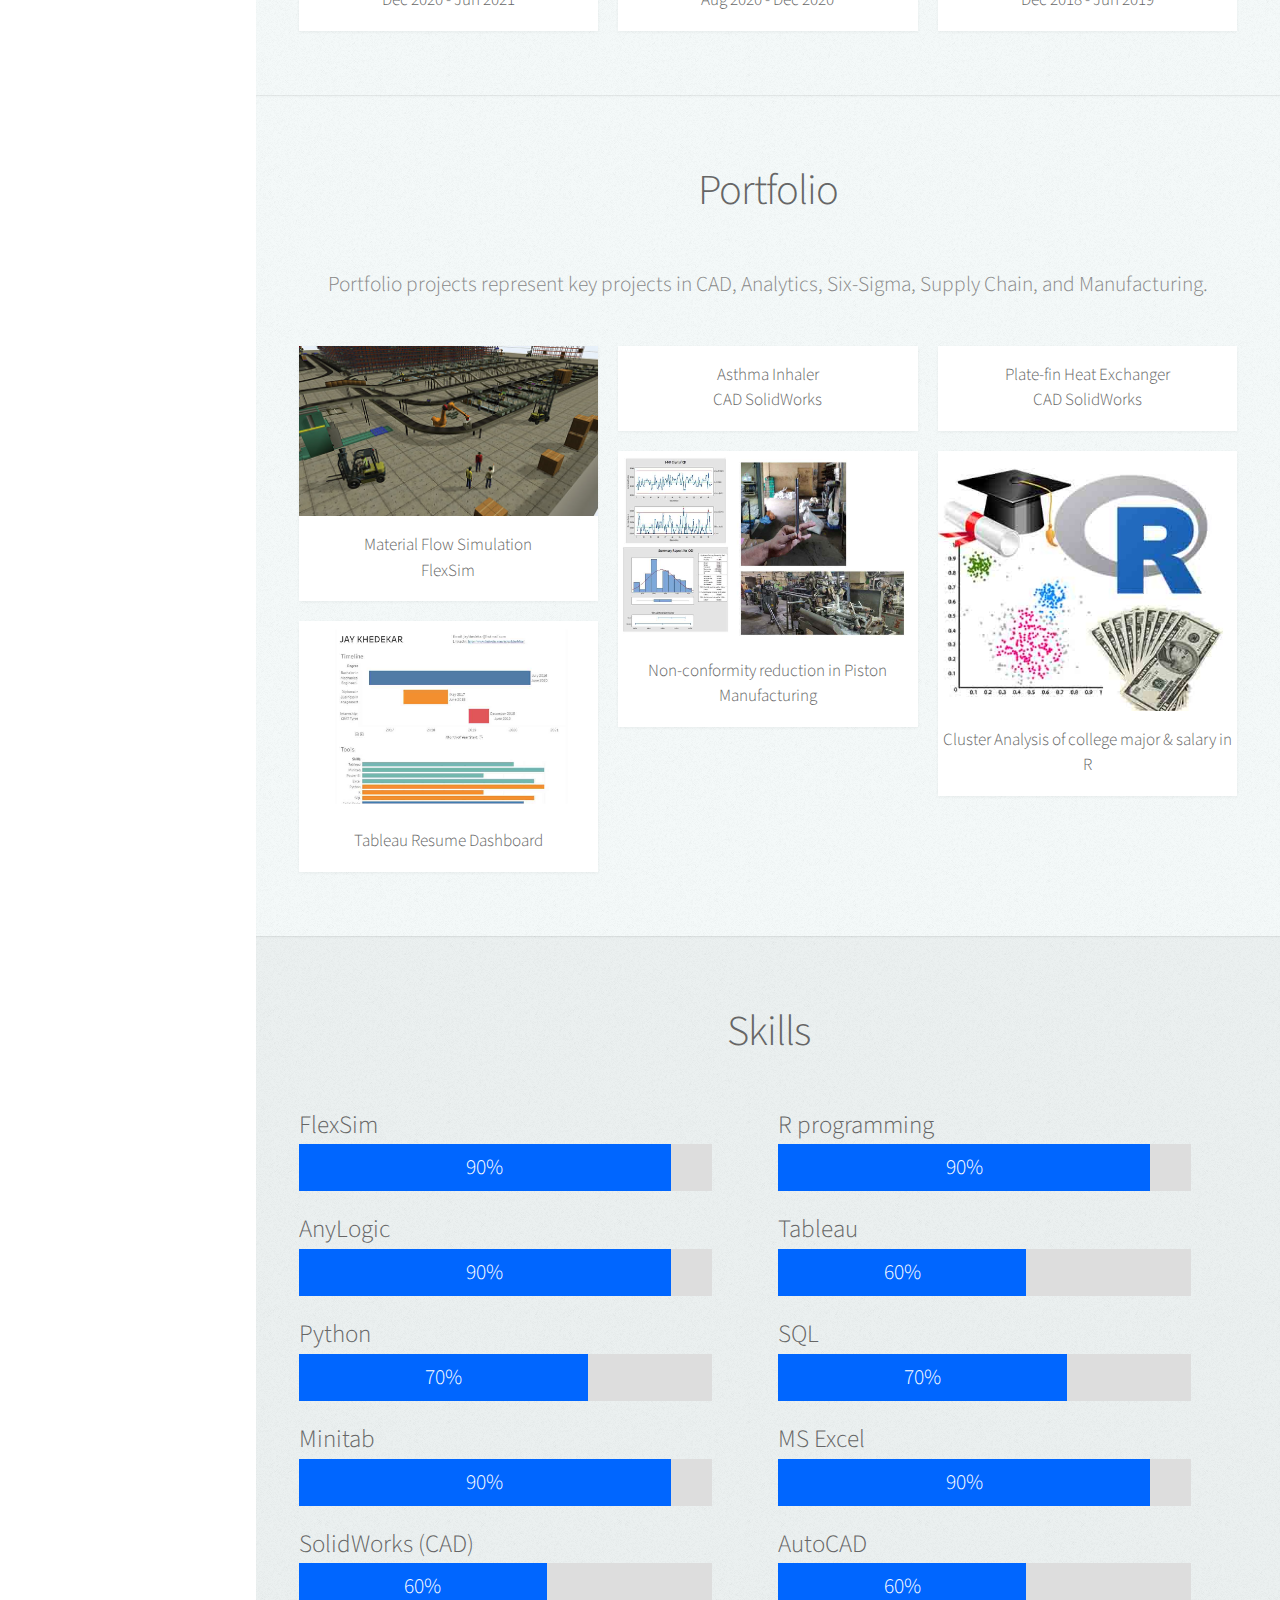
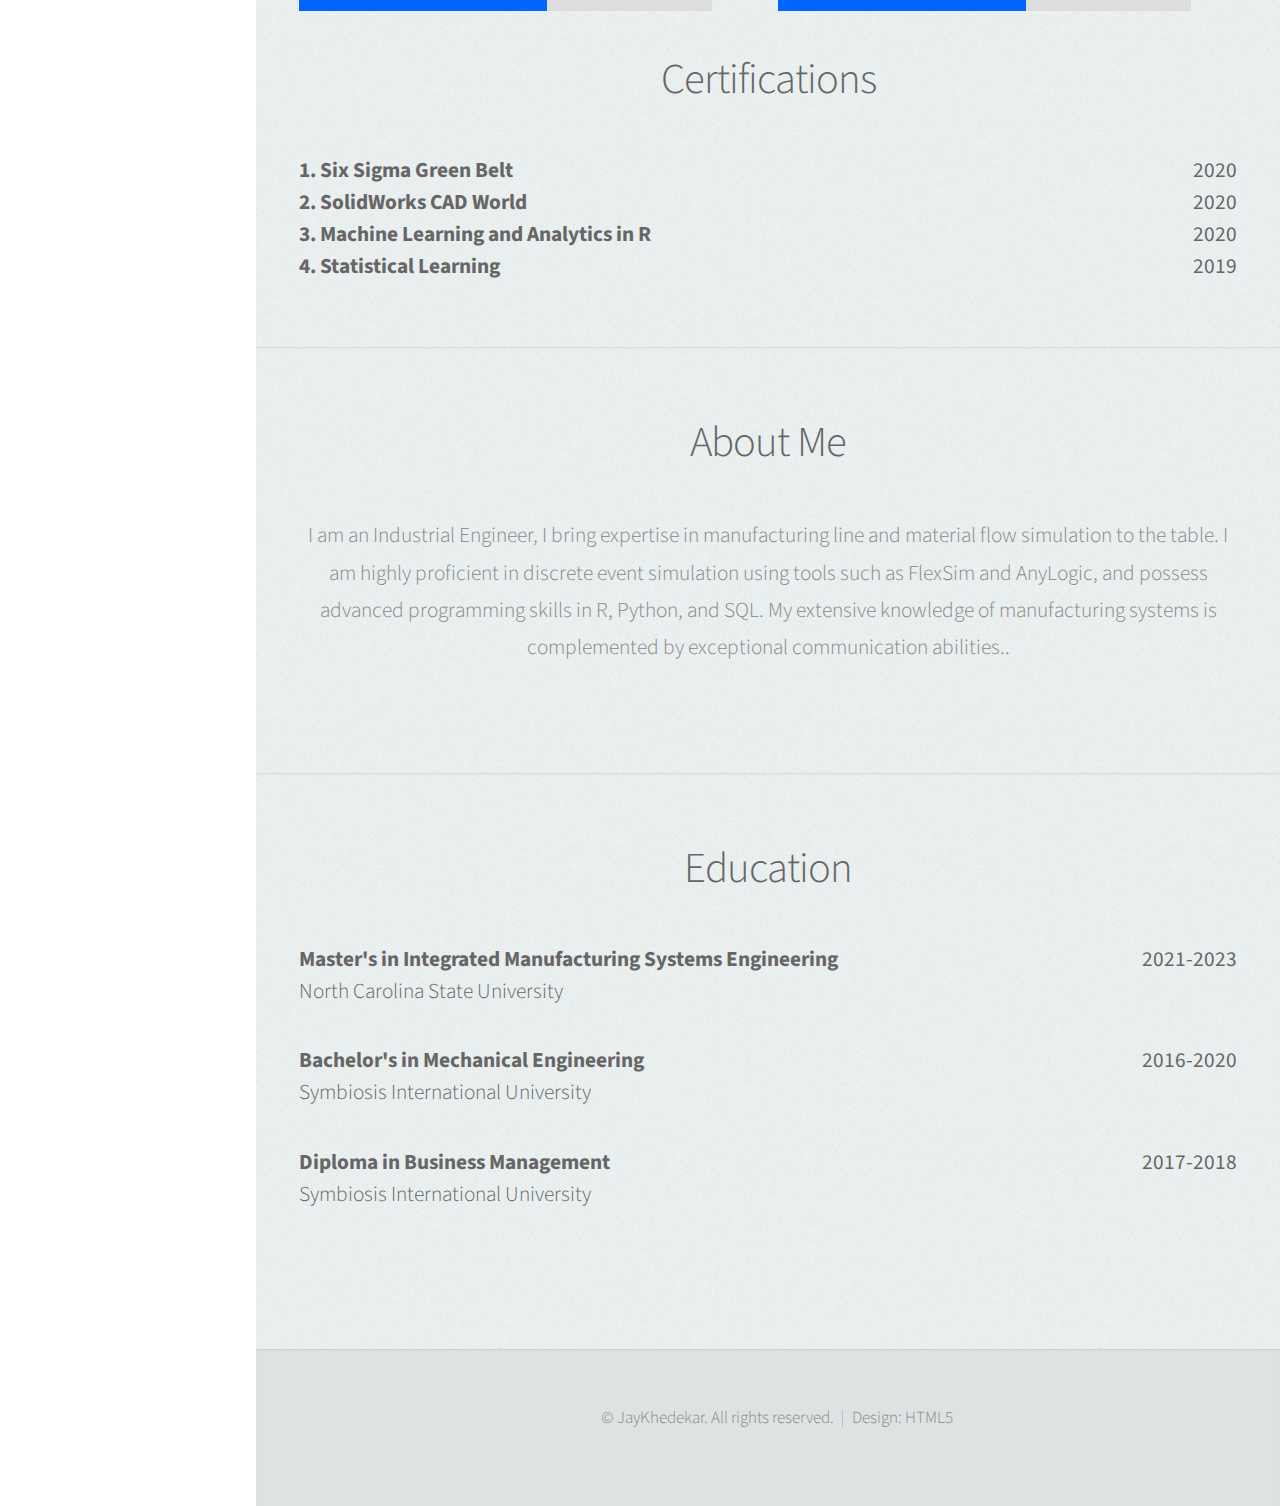
==== commit 208bb918: "Updated Intro" ====
--- a/index.html
+++ b/index.html
@@ -62,7 +62,7 @@
 						<div class="container">
 
 							<header>
-								<h2 class="alt">Hi! I'm <strong>Jay</strong>. A Manufacturing Systems Engineering grad student at NC State Univeristy. Currently an Industrial Engineer intern at Tesla.<br/>
+								<h2 class="alt">Hi! I'm <strong>Jay</strong>. I am an Industrial Engineer specializing in Material Flow and Simulation at Tesla. I contribute in optimizing new factory designs and new programs based on material flow analysis, data analysis and new concepting and testing them with DES simulation.<br/>
 								Welcome to my Portfolio. </h2>
 								<p>Do check out my projects, work experience and skills set.<br /> 
 								Feel free to ping me up for exciting opportunities or project collaboration.</p> <br>
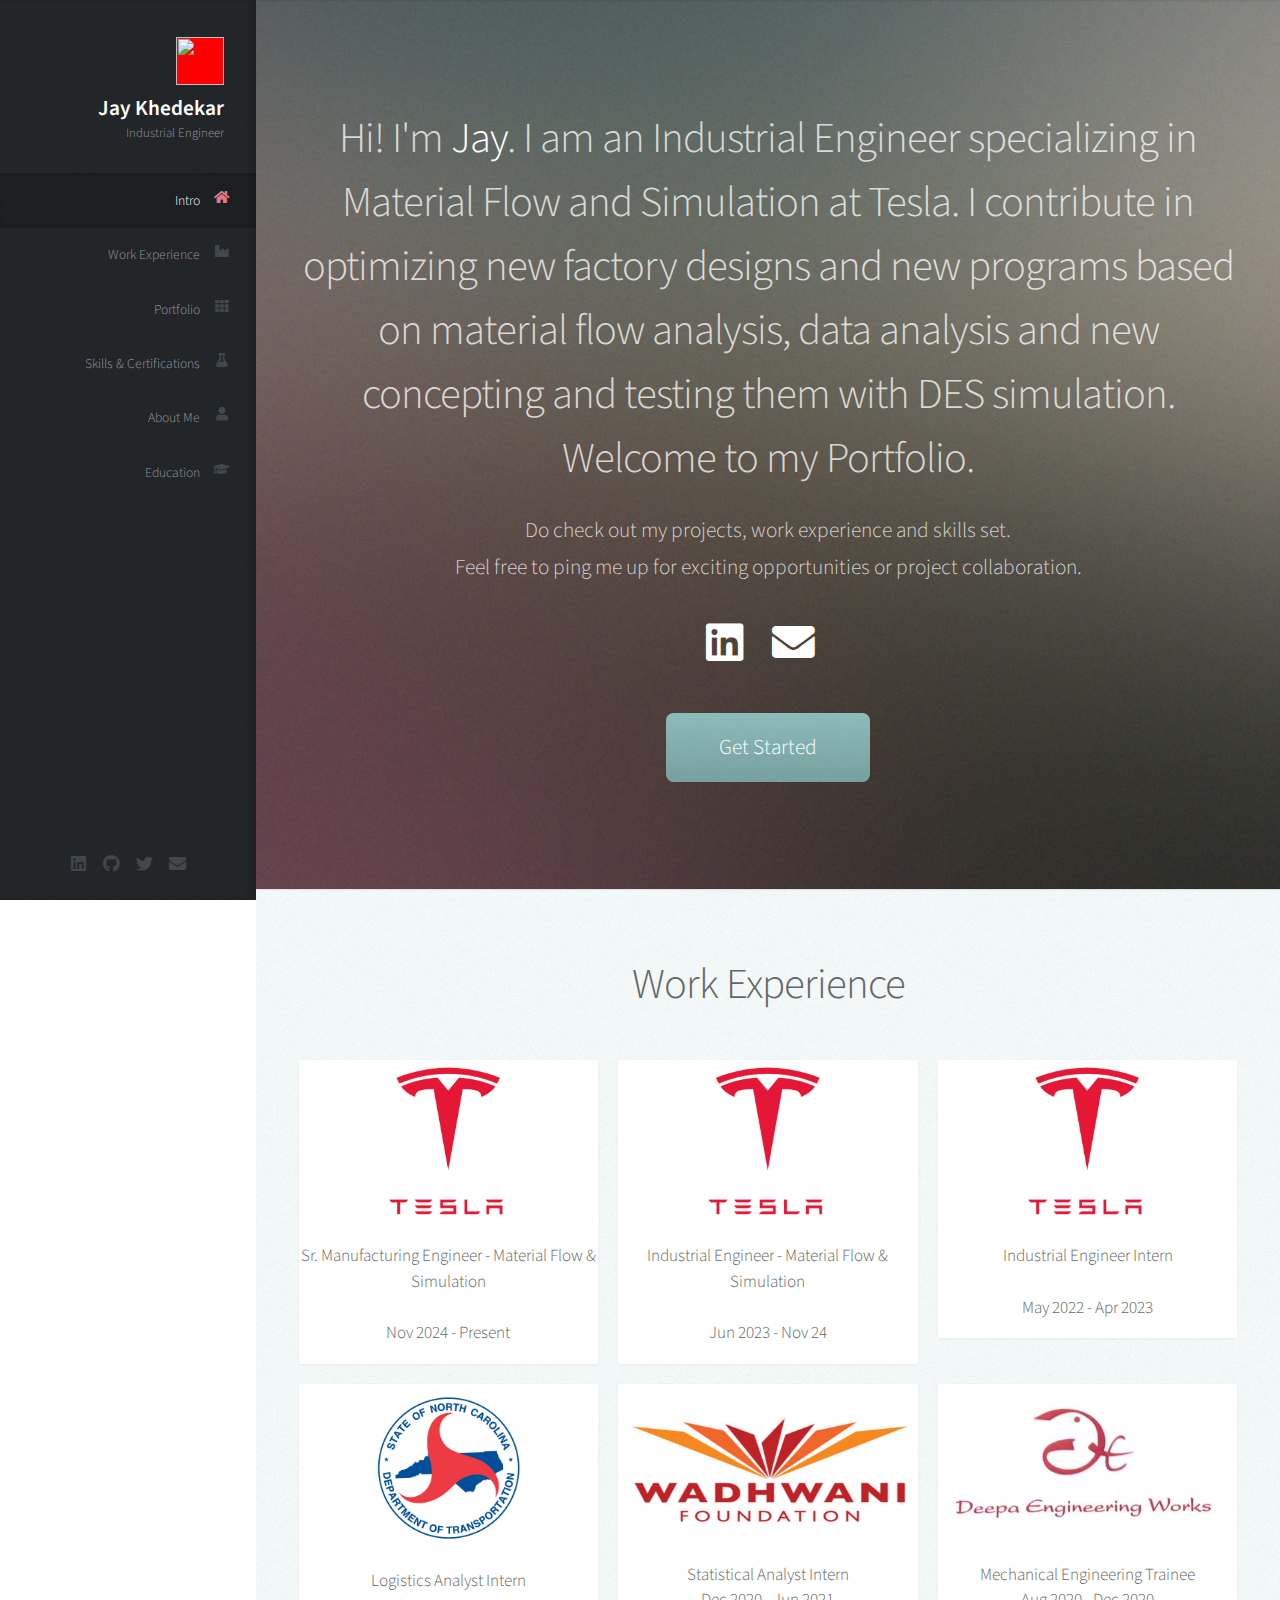
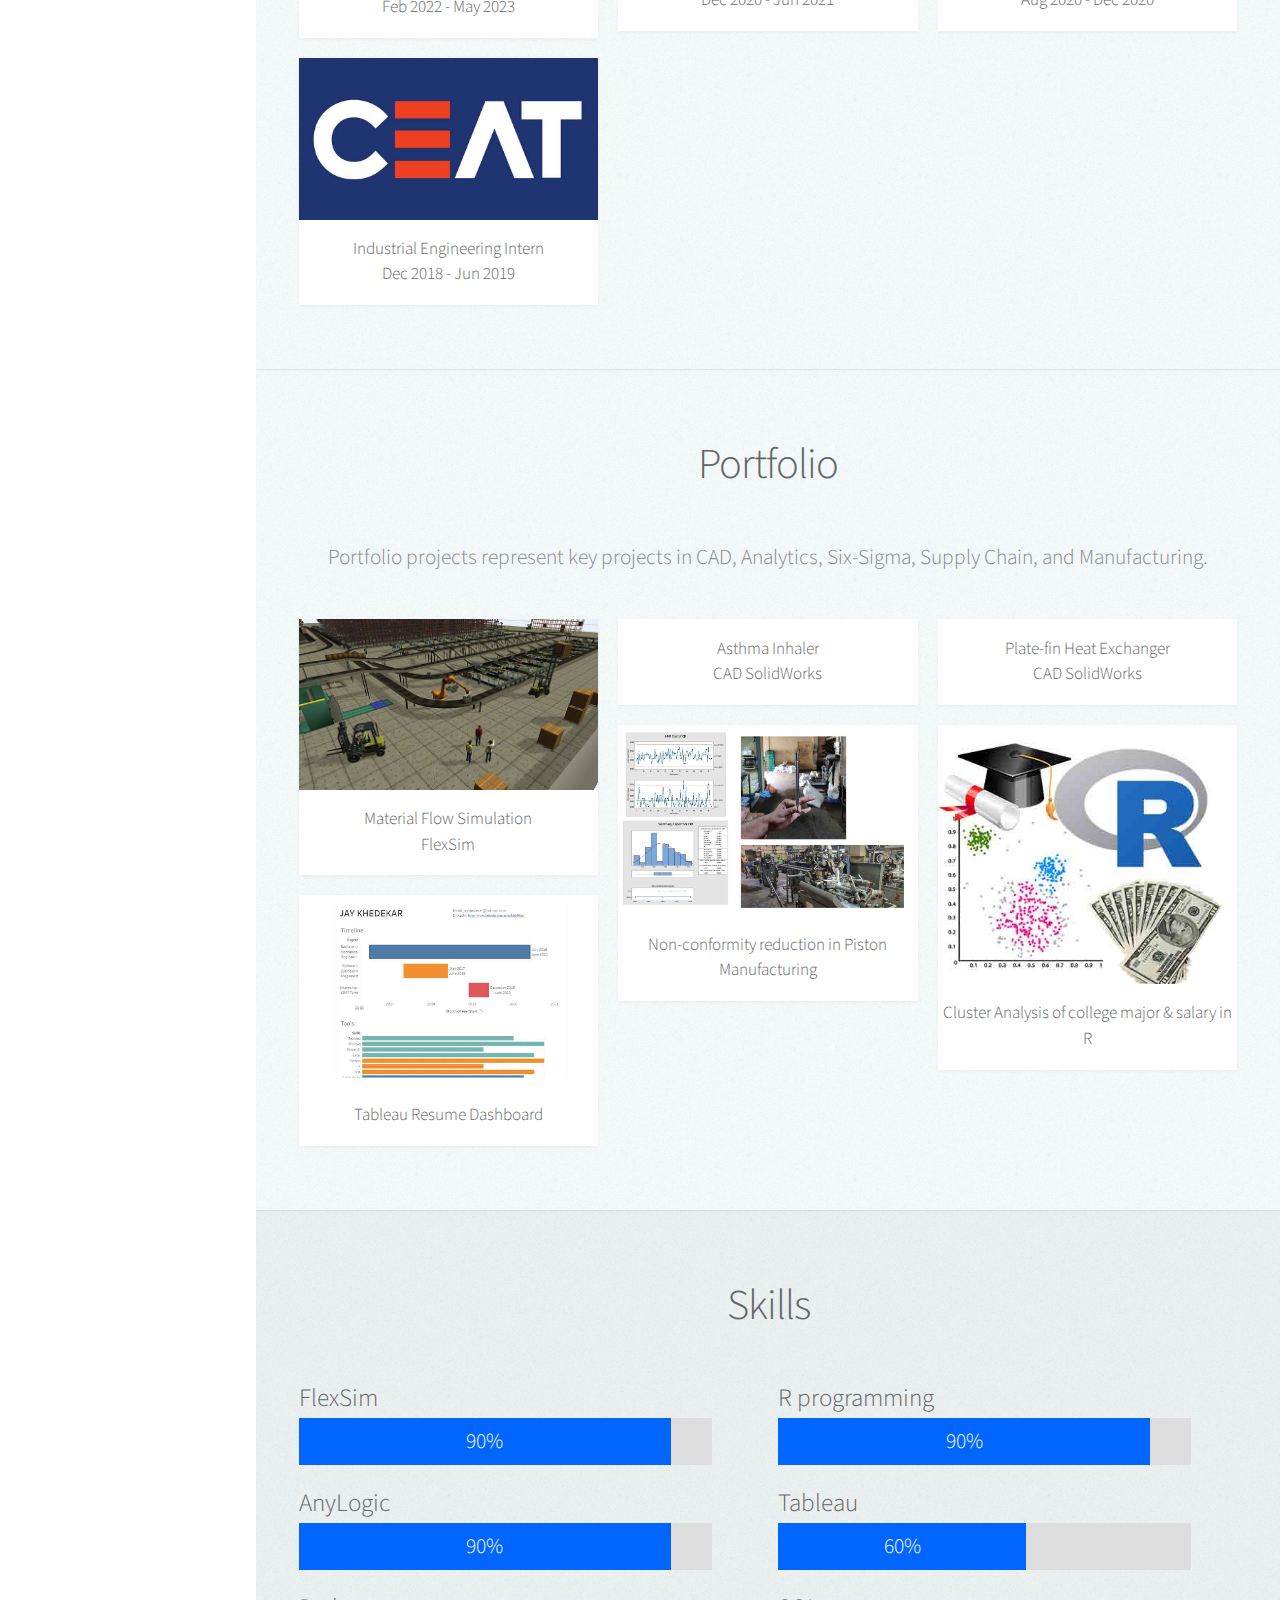
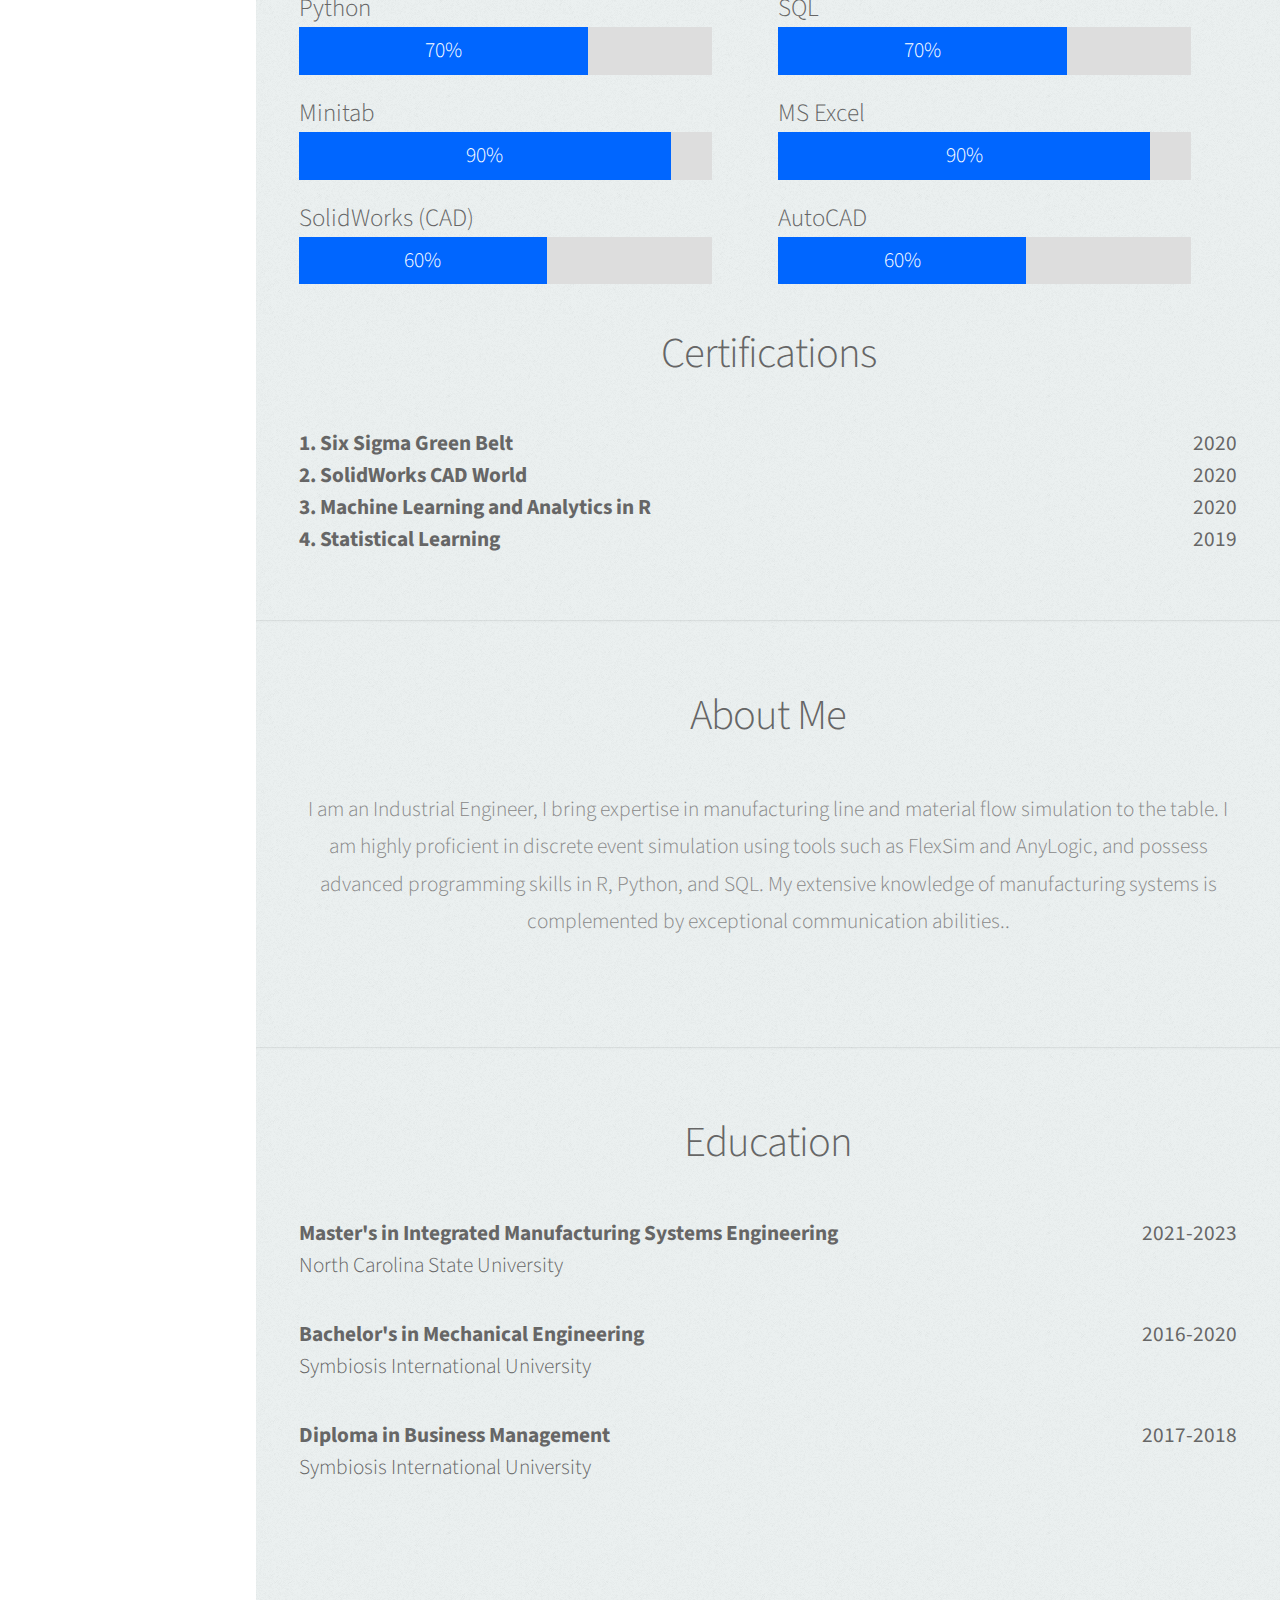
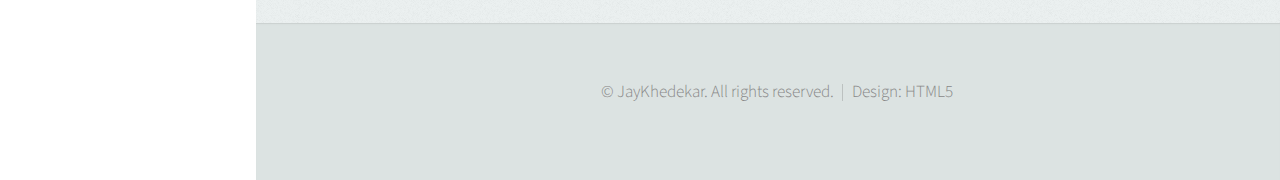
==== commit 1d8a5914: "Update index.html" ====
--- a/index.html
+++ b/index.html
@@ -89,7 +89,15 @@
 									<article class="item">
 										<a href="#" target="_blank" class="image fit"><img src="images/teslabg.png" alt="" /></a>
 										<header>
-											<h3>Industrial Engineer - Material Flow & Simulation <br><br> Jun 2023 - Present</h3>
+											<h3>Sr. Manufacturing Engineer - Material Flow & Simulation <br><br> Nov 2024 - Present</h3>
+										</header>
+									</article>
+								</div>
+								<div class="col-4 col-12-mobile">
+									<article class="item">
+										<a href="#" target="_blank" class="image fit"><img src="images/teslabg.png" alt="" /></a>
+										<header>
+											<h3>Industrial Engineer - Material Flow & Simulation <br><br> Jun 2023 - Nov 24</h3>
 										</header>
 									</article>
 								</div>
